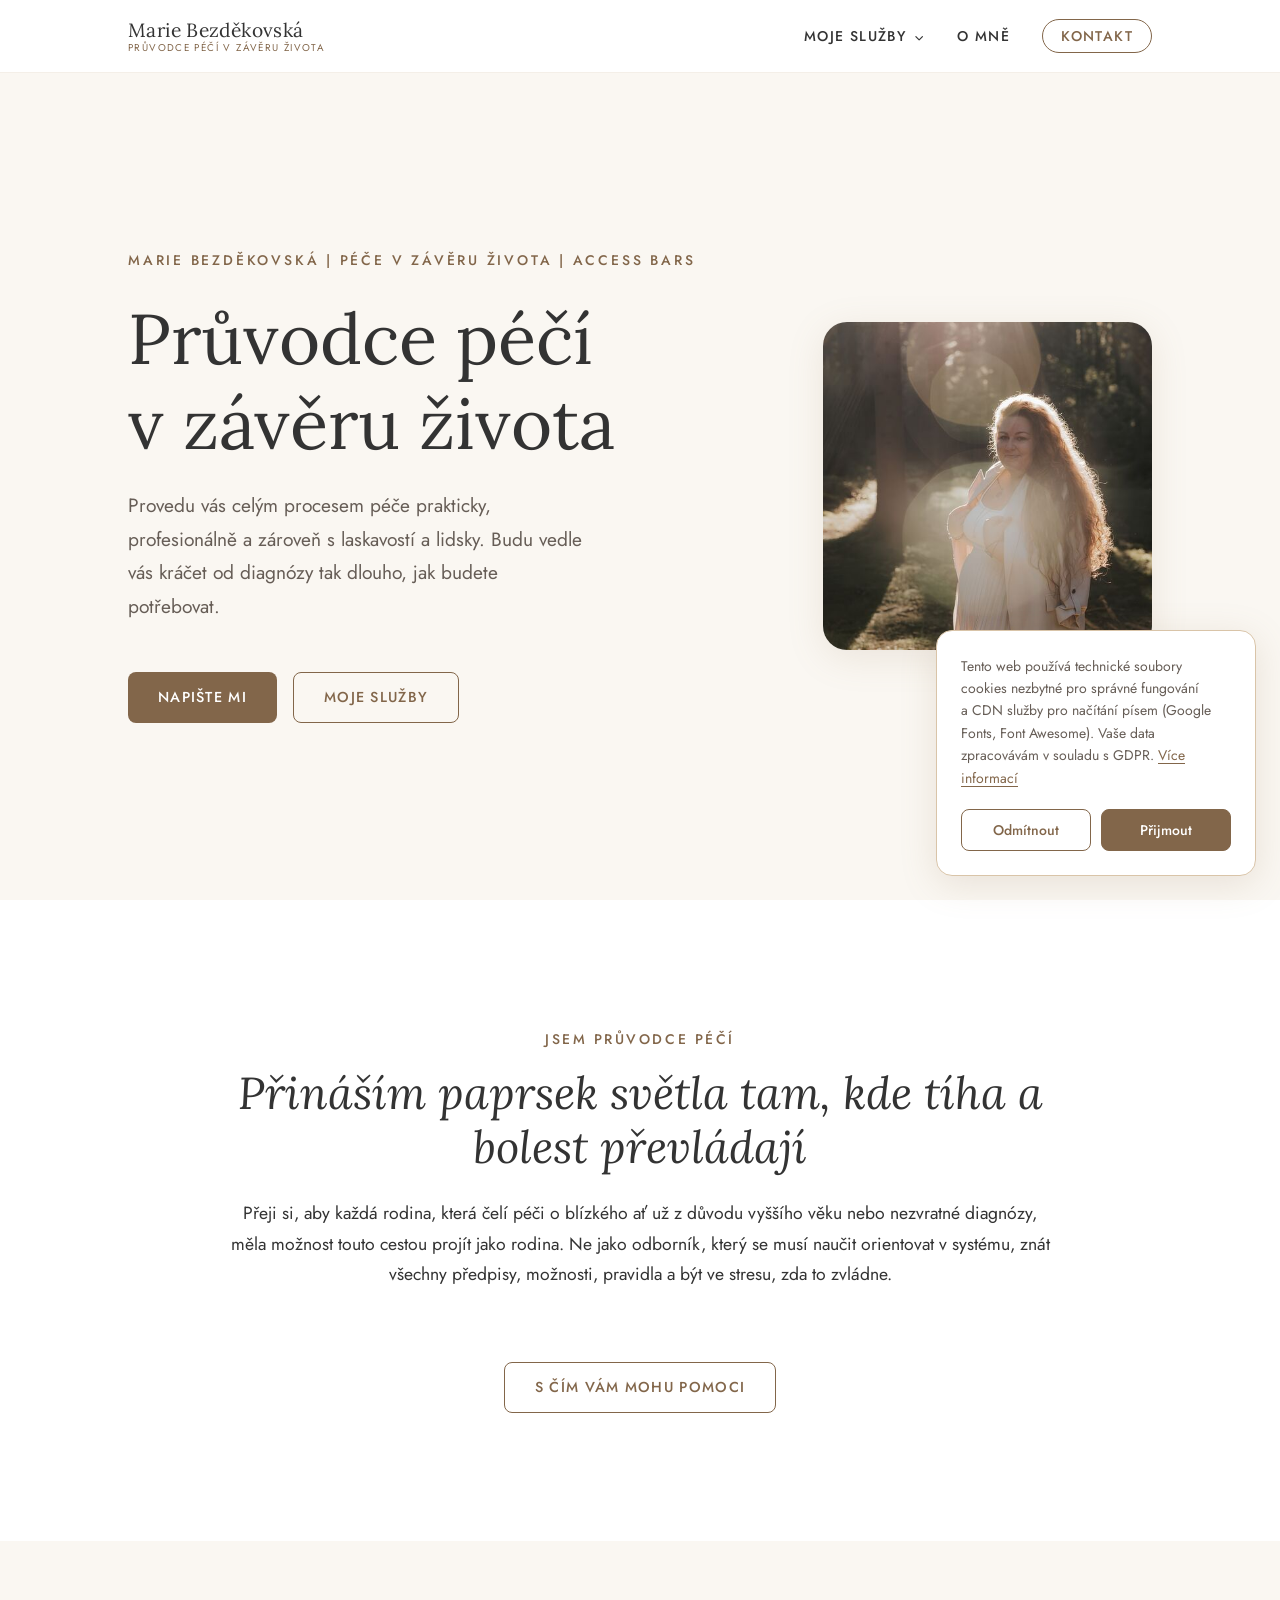
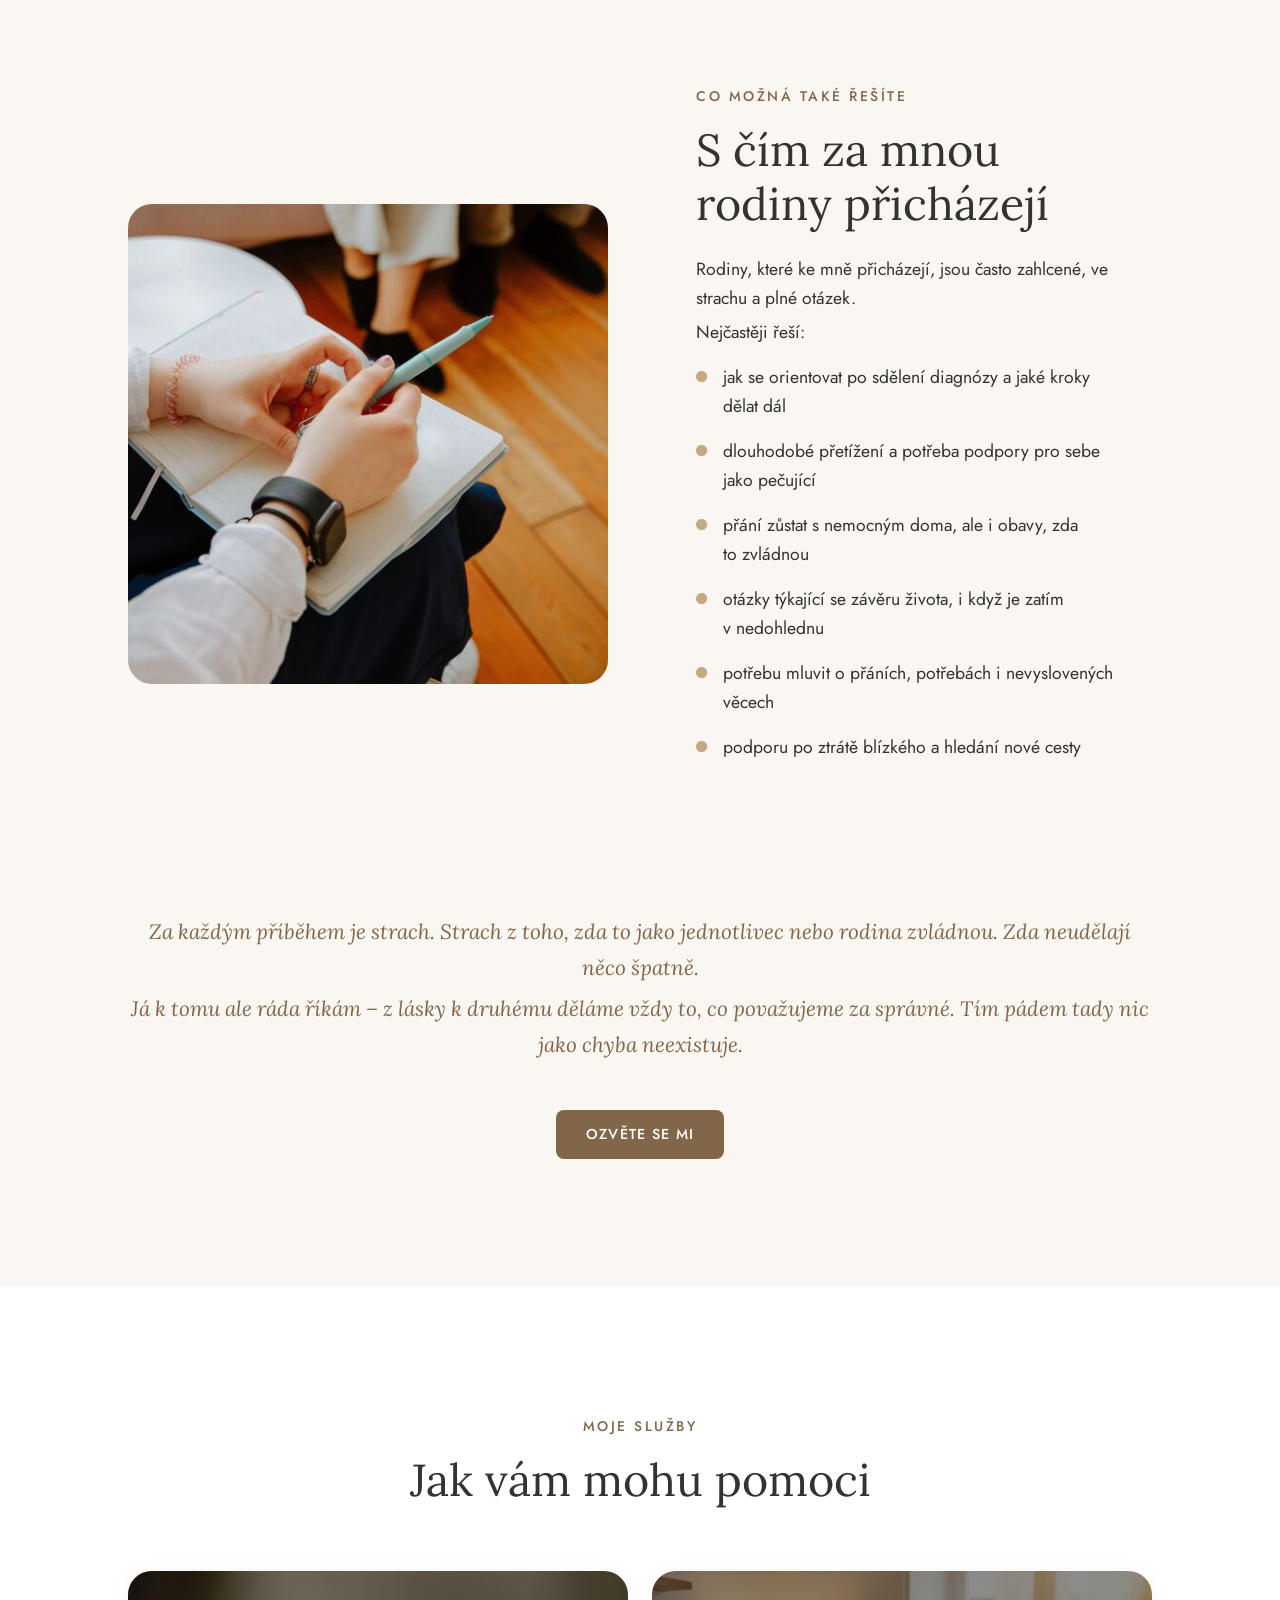
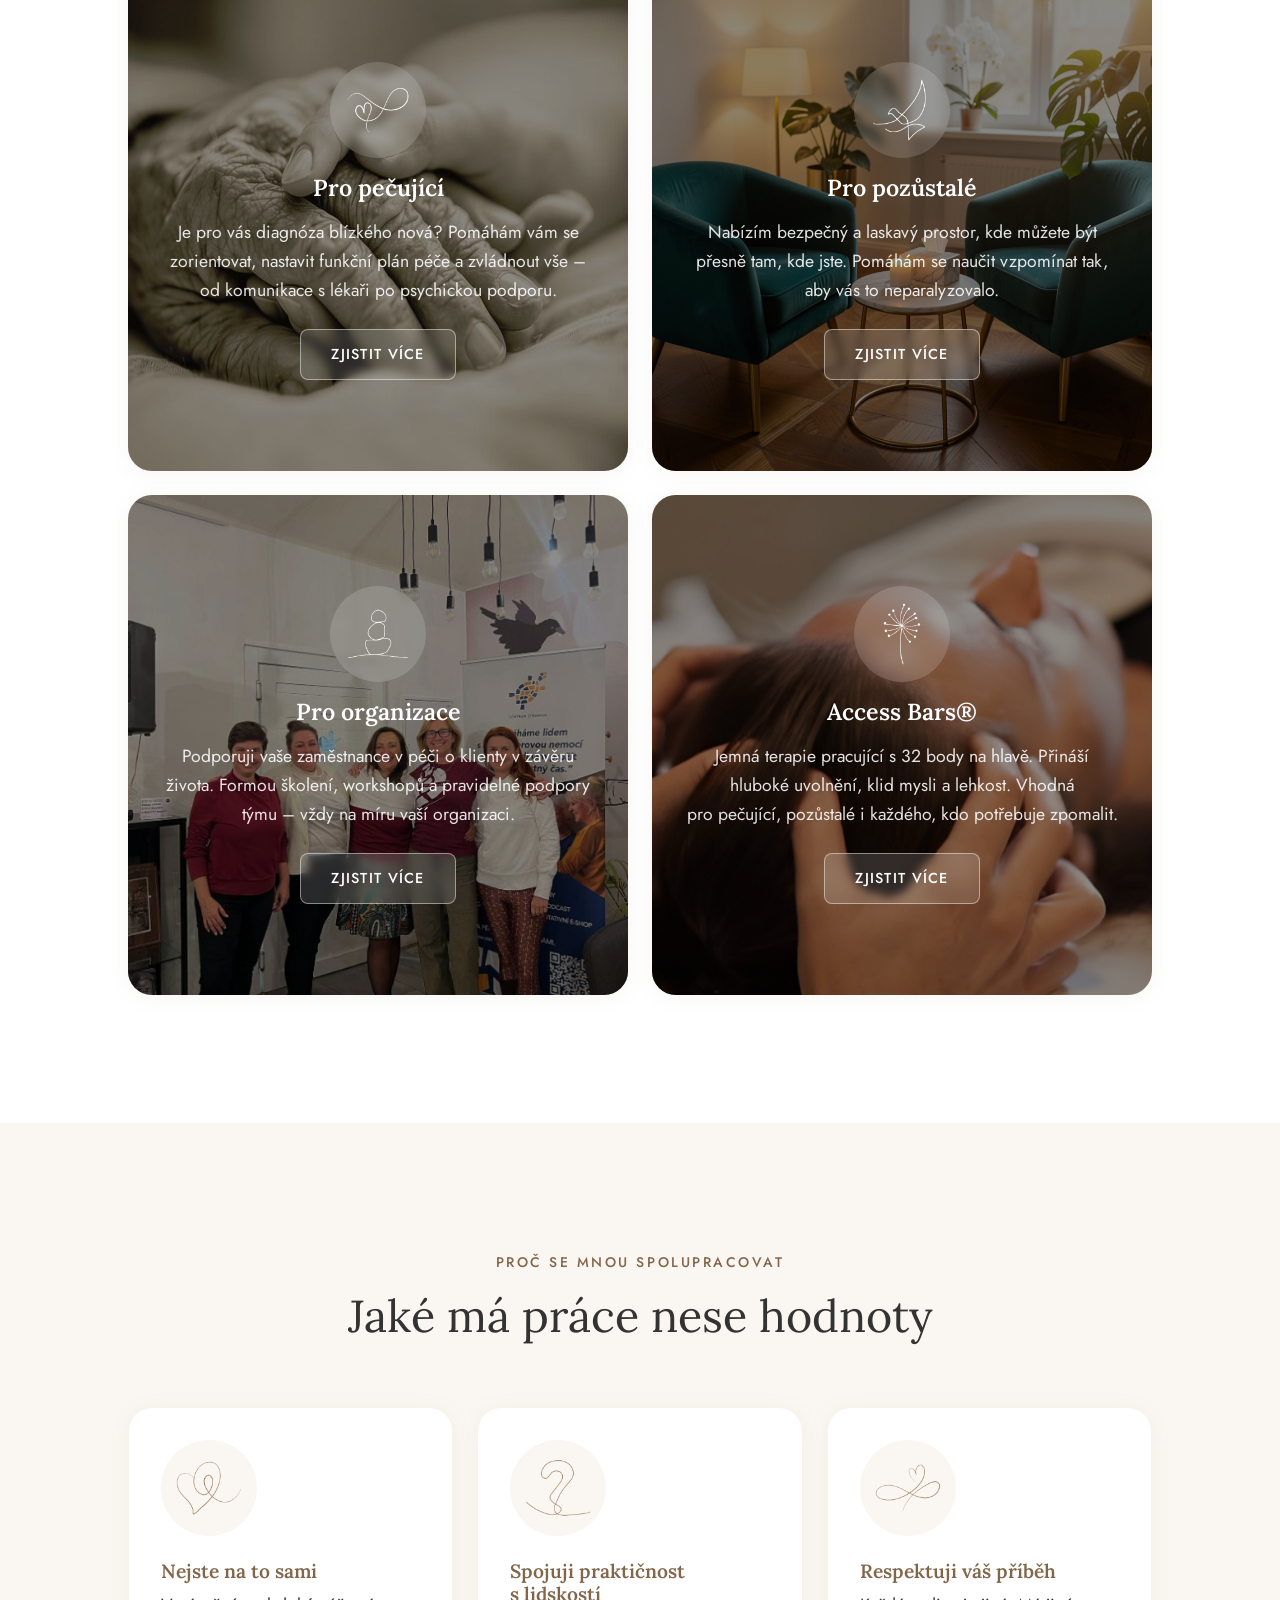
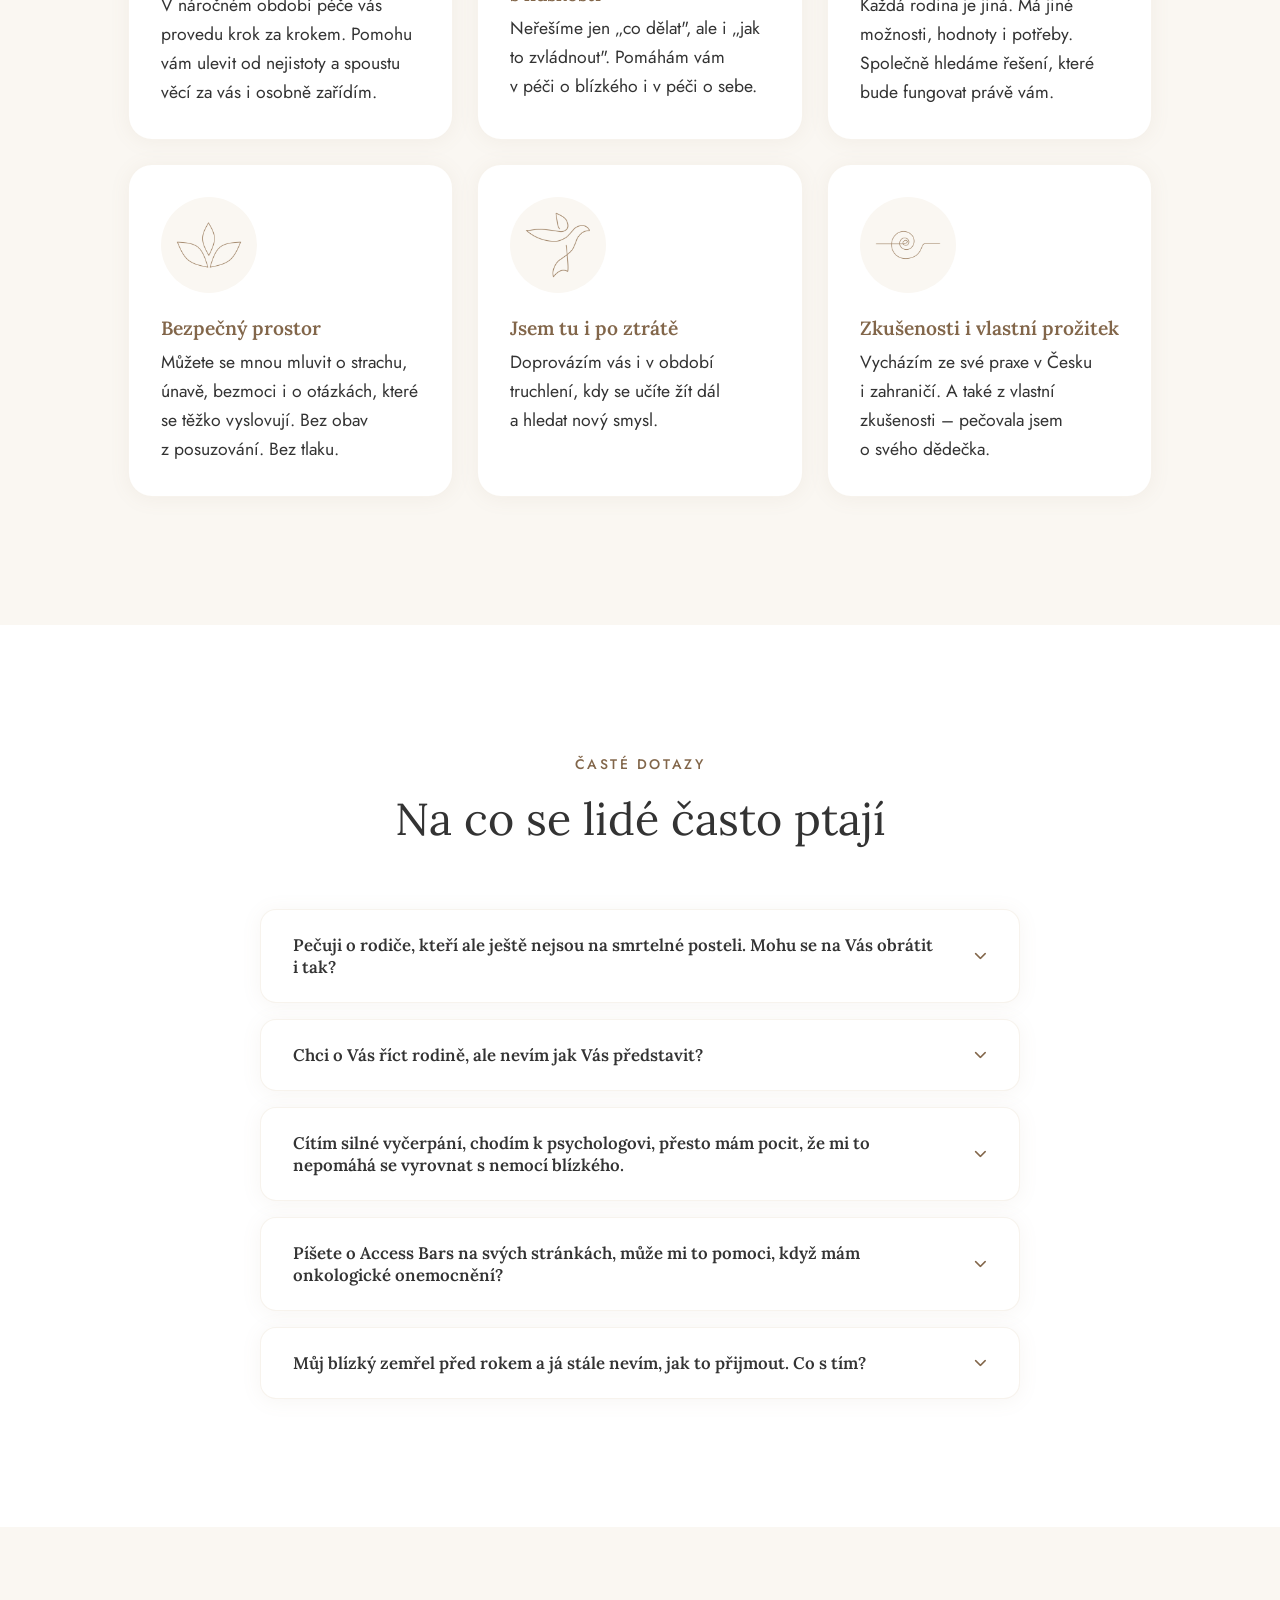
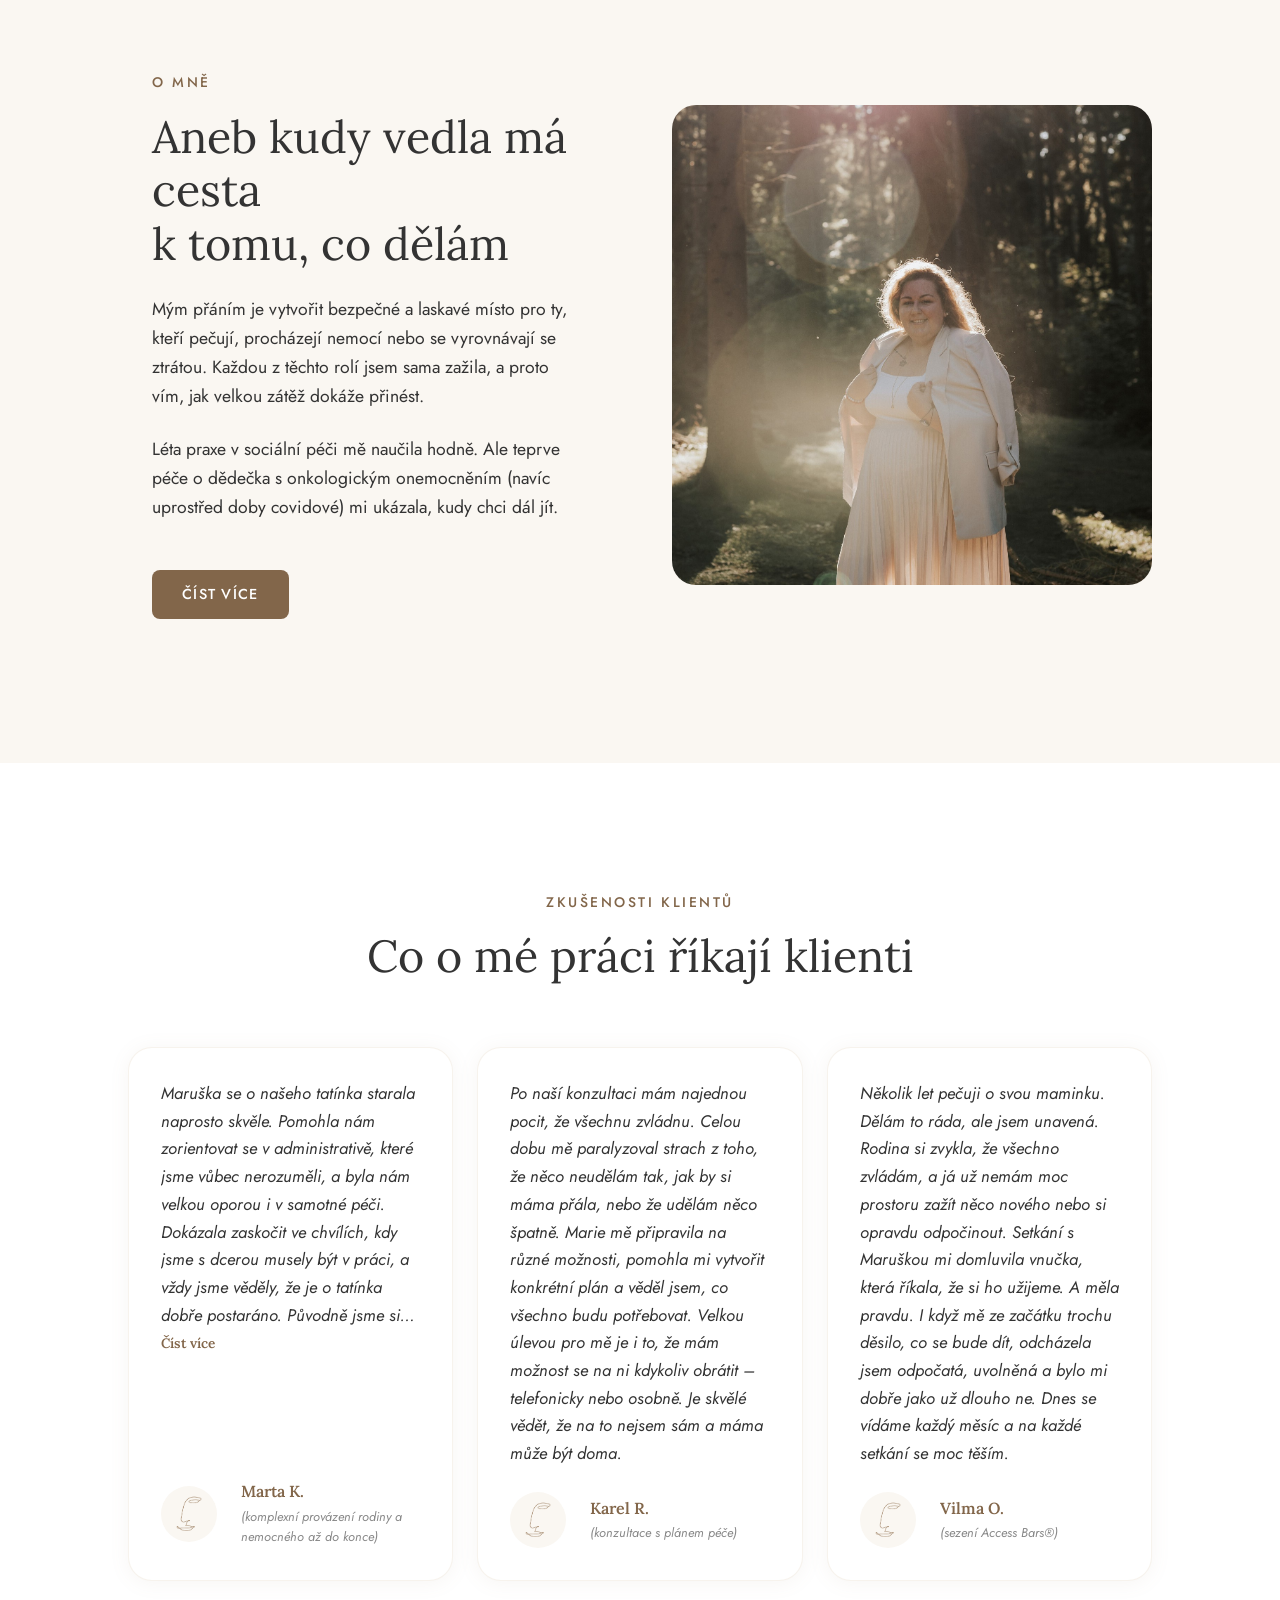
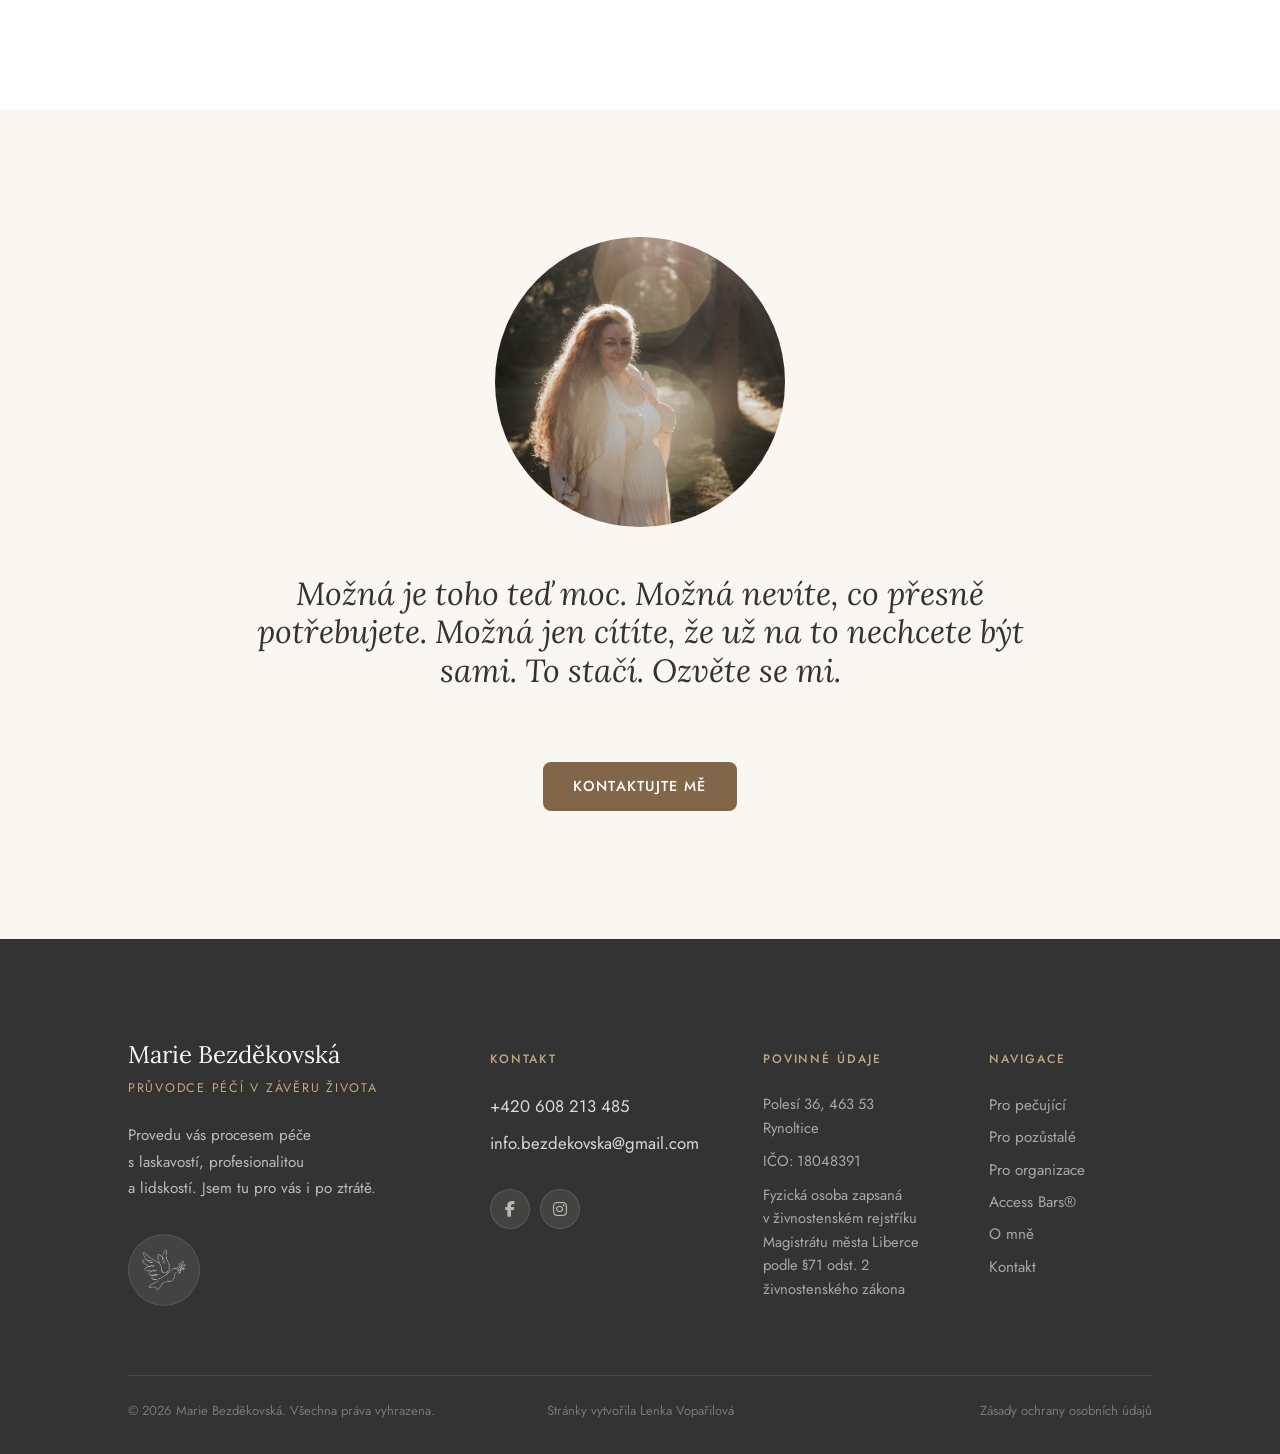
==== index.html @ beeff775 "260526-4" ====
﻿<!DOCTYPE html>
<html lang="cs">

<head>
    <meta charset="UTF-8">
    <meta name="viewport" content="width=device-width, initial-scale=1.0">
    <meta name="robots" content="index, follow">

    <!-- SEO -->
    <title>Marie Bezděkovská | Péče v závěru života | Access Bars</title>
    <meta name="description"
        content="Průvodce péčí v závěru života. Provedu vás od diagnózy celým procesem péče s laskavostí a profesionalitou. Poradenství pro pečující, pozůstalé a organizace.">
    <link rel="canonical" href="https://mariebezdekovska.cz/">

    <!-- Open Graph -->
    <meta property="og:title" content="Marie Bezděkovská | Péče v závěru života | Access Bars">
    <meta property="og:description"
        content="Průvodce péčí v závěru života. Provedu vás od diagnózy celým procesem péče s laskavostí a profesionalitou.">
    <meta property="og:image" content="https://mariebezdekovska.cz/Obrazky/marie_hero.jpg">
    <meta property="og:image:width" content="500">
    <meta property="og:image:height" content="500">
    <meta property="og:image:type" content="image/jpeg">
    <meta property="og:url" content="https://mariebezdekovska.cz/">
    <meta property="og:type" content="website">
    <meta property="og:locale" content="cs_CZ">
    <meta property="og:site_name" content="Marie Bezděkovská">

    <!-- Favicon -->
    <link rel="icon" type="image/svg+xml" href="favicon.svg">

    <!-- Fonts -->
    <link rel="preconnect" href="https://fonts.googleapis.com">
    <link rel="preconnect" href="https://fonts.gstatic.com" crossorigin>
    <link
        href="https://fonts.googleapis.com/css2?family=Lora:ital,wght@0,400;0,500;0,600;1,400;1,500&family=Jost:wght@300;400;500&display=swap"
        rel="stylesheet">

    <!-- Font Awesome – asynchronní načítání, neklíčové pro první render -->
    <link rel="stylesheet" href="https://cdnjs.cloudflare.com/ajax/libs/font-awesome/6.5.1/css/all.min.css"
        media="print" onload="this.media='all'">
    <noscript>
        <link rel="stylesheet" href="https://cdnjs.cloudflare.com/ajax/libs/font-awesome/6.5.1/css/all.min.css">
    </noscript>

    <!-- Structured Data – LocalBusiness -->
    <script type="application/ld+json">
    {
      "@context": "https://schema.org",
      "@type": "LocalBusiness",
      "name": "Marie Bezděkovská – Průvodce péčí v závěru života",
      "description": "Poradenství pro pečující a pozůstalé, workshopy a školení pro organizace, terapie Access Bars®.",
      "url": "https://mariebezdekovska.cz",
      "telephone": "+420608213485",
      "email": "info.bezdekovska@gmail.com",
      "image": "https://mariebezdekovska.cz/Obrazky/marie_hero.jpg",
      "priceRange": "$$",
      "address": {
        "@type": "PostalAddress",
        "streetAddress": "Polesí 36",
        "postalCode": "46353",
        "addressLocality": "Rynoltice",
        "addressCountry": "CZ"
      },
      "sameAs": [
        "https://www.facebook.com/opeciazaveru",
        "https://www.instagram.com/poradna_mala_pruvodcepeci"
      ]
    }
    </script>

    <link rel="stylesheet" href="style.css">
</head>

<body>

    <!-- ====================================================
     NAVIGATION
==================================================== -->
    <nav class="nav" id="nav" aria-label="Hlavní navigace">
        <div class="nav__inner">

            <a href="/" class="nav__logo" aria-label="Marie Bezděkovská – zpět na úvod">
                Marie Bezděkovská
                <small>Průvodce péčí v&nbsp;závěru života</small>
            </a>

            <ul class="nav__links" role="list">
                <li class="nav__item">
                    <button class="nav__link nav__button" aria-haspopup="true" aria-expanded="false">
                        Moje služby <i class="fa-solid fa-chevron-down" aria-hidden="true"></i>
                    </button>
                    <ul class="nav__dropdown" role="list" aria-label="Podmenu Moje služby">
                        <li><a href="/pecujici" class="nav__drop-link">Pro pečující</a></li>
                        <li><a href="/pozustali" class="nav__drop-link">Pro pozůstalé</a></li>
                        <li><a href="/organizace" class="nav__drop-link">Pro organizace</a></li>
                        <li><a href="/access-bars" class="nav__drop-link">Access Bars®</a></li>
                    </ul>
                </li>
                <li class="nav__item"><a href="/o-mne" class="nav__link">O&nbsp;mně</a></li>
                <li class="nav__item"><a href="/kontakt" class="nav__link nav__link--btn">Kontakt</a></li>
            </ul>

            <button class="nav__burger" id="burger" aria-label="Otevřít menu" aria-expanded="false"
                aria-controls="mobileNav">
                <span></span><span></span><span></span>
            </button>
        </div>

        <!-- Mobile drawer -->
        <nav class="nav__mobile" id="mobileNav" aria-label="Mobilní navigace">
            <a href="#sluzby" class="nav__mob-link">Moje služby</a>
            <a href="/pecujici" class="nav__mob-link nav__mob-link--sub">Pro pečující</a>
            <a href="/pozustali" class="nav__mob-link nav__mob-link--sub">Pro pozůstalé</a>
            <a href="/organizace" class="nav__mob-link nav__mob-link--sub">Pro organizace</a>
            <a href="/access-bars" class="nav__mob-link nav__mob-link--sub">Access Bars®</a>
            <a href="/o-mne" class="nav__mob-link">O&nbsp;mně</a>
            <a href="/kontakt" class="nav__mob-link nav__mob-link--btn">Kontakt</a>
        </nav>
    </nav>

    <main>

        <!-- ====================================================
     HERO
==================================================== -->
        <section class="hero" aria-labelledby="hero-title">

            <div class="hero__content">
                <p class="hero__pre">Marie Bezděkovská | Péče v&nbsp;závěru života | Access Bars</p>
                <h1 class="hero__title" id="hero-title">
                    Průvodce péčí<br>
                    v&nbsp;závěru života
                </h1>
                <p class="hero__sub">
                    Provedu vás celým procesem péče prakticky, profesionálně a&nbsp;zároveň s&nbsp;laskavostí
                    a&nbsp;lidsky.
                    Budu vedle vás kráčet od&nbsp;diagnózy tak dlouho, jak budete
                    potřebovat.
                </p>
                <div class="hero__ctas">
                    <a href="#kontakt" class="btn btn--primary">Napište mi</a>
                    <a href="#sluzby" class="btn btn--outline">Moje služby</a>
                </div>
            </div>

            <div class="hero__img-wrap">
                <img src="Obrazky/marie_hero.jpg" alt="Marie Bezděkovská – průvodce péčí v závěru života"
                    class="hero__img" width="756" height="1134" fetchpriority="high">
                <div class="hero__img-overlay" aria-hidden="true"></div>
            </div>

        </section>


        <!-- ====================================================
     INTRO – Jsem průvodce péčí
==================================================== -->
        <section class="intro section--white" aria-labelledby="intro-h">
            <div class="container">
                <div class="intro__inner">
                    <span class="eyebrow reveal">Jsem průvodce péčí</span>
                    <h2 class="intro__title reveal" id="intro-h">
                        Přináším paprsek světla tam, kde tíha a bolest převládají
                    </h2>
                    <p class="intro__text reveal">
                        Přeji si, aby každá rodina, která čelí péči o&nbsp;blízkého ať&nbsp;už
                        z&nbsp;důvodu vyššího věku nebo nezvratné diagnózy, měla možnost touto
                        cestou projít jako rodina. Ne jako odborník, který se musí naučit
                        orientovat v&nbsp;systému, znát všechny předpisy, možnosti, pravidla
                        a&nbsp;být ve&nbsp;stresu, zda to&nbsp;zvládne.
                    </p>
                    <a href="#sluzby" class="btn btn--outline reveal intro__action">S čím vám mohu
                        pomoci</a>
                </div>
            </div>
        </section>


        <!-- ====================================================
     SPLIT – S čím za mnou rodiny přicházejí
==================================================== -->
        <section class="split" aria-labelledby="rodiny-h">
            <div class="container">
                <div class="split__grid">

                    <div class="split__img-wrap split__img-wrap--square reveal">
                        <img src="Obrazky/marie_sezeni.jpg" alt="Laskavé doprovázení a podpora pečujících i pozůstalých"
                            class="split__img" loading="lazy" width="600" height="800">
                    </div>

                    <div class="split__body reveal rv-d2">
                        <span class="eyebrow">Co možná také řešíte</span>
                        <h2 class="split__title" id="rodiny-h">
                            S čím za mnou rodiny přicházejí
                        </h2>
                        <p class="split__text split__text--tight">Rodiny, které ke mně přicházejí, jsou často
                            zahlcené, ve strachu a plné otázek.</p>
                        <p class="split__text split__text--list-lead">Nejčastěji řeší:</p>

                        <ul class="dot-list" aria-label="Nejčastější témata">
                            <li><i class="fa-solid fa-circle" aria-hidden="true"></i>jak se orientovat po&nbsp;sdělení
                                diagnózy a&nbsp;jaké kroky dělat dál</li>
                            <li><i class="fa-solid fa-circle" aria-hidden="true"></i>dlouhodobé přetížení a&nbsp;potřeba
                                podpory pro sebe jako pečující</li>
                            <li><i class="fa-solid fa-circle" aria-hidden="true"></i>přání zůstat s&nbsp;nemocným doma,
                                ale i&nbsp;obavy, zda to&nbsp;zvládnou</li>
                            <li><i class="fa-solid fa-circle" aria-hidden="true"></i>otázky týkající se závěru života,
                                i&nbsp;když je zatím v&nbsp;nedohlednu</li>
                            <li><i class="fa-solid fa-circle" aria-hidden="true"></i>potřebu mluvit o&nbsp;přáních,
                                potřebách i&nbsp;nevyslovených věcech</li>
                            <li><i class="fa-solid fa-circle" aria-hidden="true"></i>podporu po&nbsp;ztrátě blízkého
                                a&nbsp;hledání nové cesty</li>
                        </ul>
                    </div>

                </div>

                <div class="split__quote-block">
                    <p class="pull-quote">Za každým příběhem je strach.
                        Strach z&nbsp;toho,
                        zda to jako jednotlivec nebo rodina zvládnou. Zda neudělají něco špatně.</p>
                    <p class="pull-quote">Já k&nbsp;tomu
                        ale ráda říkám –
                        z&nbsp;lásky k&nbsp;druhému děláme vždy to, co považujeme za správné. Tím pádem tady nic jako
                        chyba neexistuje.</p>
                    <a href="#kontakt" class="btn btn--primary">Ozvěte se mi</a>
                </div>
            </div>
        </section>


        <!-- ====================================================
     SERVICES – Moje služby
==================================================== -->
        <section class="services section--white" id="sluzby" aria-labelledby="services-h">
            <div class="container">

                <div class="section-header reveal">
                    <span class="eyebrow">Moje služby</span>
                    <h2 id="services-h">Jak vám mohu pomoci</h2>
                </div>

                <div class="services__grid">

                    <!-- Pro pečující -->
                    <article class="svc-card reveal rv-d1">
                        <div class="svc-card__media">
                            <img src="Obrazky/pro_pecujici.jpg" alt="Konzultace pro pečující osoby" loading="lazy"
                                width="600" height="600">
                        </div>
                        <div class="svc-card__body">
                            <div class="svc-card__icon" aria-hidden="true">
                                <img src="Obrazky/Ikony/pecujici.png" alt="">
                            </div>
                            <h3 class="svc-card__title">Pro pečující</h3>
                            <p class="svc-card__text">
                                Je pro&nbsp;vás diagnóza blízkého nová? Pomáhám vám se zorientovat,
                                nastavit funkční plán péče a&nbsp;zvládnout vše – od&nbsp;komunikace
                                s&nbsp;lékaři po&nbsp;psychickou podporu.
                            </p>
                            <a href="/pecujici" class="btn btn--outline-light"
                                aria-label="Více o službách pro pečující">Zjistit více</a>
                        </div>
                    </article>

                    <!-- Pro pozůstalé -->
                    <article class="svc-card reveal rv-d2">
                        <div class="svc-card__media">
                            <img src="Obrazky/pro_pozustale.png" alt="Podpora pro pozůstalé" loading="lazy" width="600"
                                height="600">
                        </div>
                        <div class="svc-card__body">
                            <div class="svc-card__icon" aria-hidden="true">
                                <img src="Obrazky/Ikony/pozustali.png" alt="">
                            </div>
                            <h3 class="svc-card__title">Pro pozůstalé</h3>
                            <p class="svc-card__text">
                                Nabízím bezpečný a&nbsp;laskavý prostor, kde můžete být přesně
                                tam, kde jste. Pomáhám se naučit vzpomínat tak,
                                aby vás to neparalyzovalo.
                            </p>
                            <a href="/pozustali" class="btn btn--outline-light"
                                aria-label="Více o službách pro pozůstalé">Zjistit více</a>
                        </div>
                    </article>

                    <!-- Pro organizace -->
                    <article class="svc-card reveal rv-d3">
                        <div class="svc-card__media">
                            <img src="Obrazky/pro_organizace.jpg" alt="Školení a workshopy pro organizace"
                                loading="lazy" width="600" height="600">
                        </div>
                        <div class="svc-card__body">
                            <div class="svc-card__icon" aria-hidden="true">
                                <img src="Obrazky/Ikony/organizace.png" alt="">
                            </div>
                            <h3 class="svc-card__title">Pro organizace</h3>
                            <p class="svc-card__text">
                                Podporuji vaše zaměstnance v&nbsp;péči o&nbsp;klienty v&nbsp;závěru
                                života. Formou školení, workshopů a&nbsp;pravidelné podpory
                                týmu – vždy na&nbsp;míru vaší organizaci.
                            </p>
                            <a href="/organizace" class="btn btn--outline-light"
                                aria-label="Více o službách pro organizace">Zjistit více</a>
                        </div>
                    </article>

                    <!-- Access Bars -->
                    <article class="svc-card reveal rv-d4">
                        <div class="svc-card__media">
                            <img src="Obrazky/access_bars.jpg" alt="Terapie Access Bars – jemná práce s body na hlavě"
                                loading="lazy" width="600" height="600">
                        </div>
                        <div class="svc-card__body">
                            <div class="svc-card__icon" aria-hidden="true">
                                <img src="Obrazky/Ikony/access_bars.png" alt="">
                            </div>
                            <h3 class="svc-card__title">Access Bars®</h3>
                            <p class="svc-card__text">
                                Jemná terapie pracující s&nbsp;32 body na&nbsp;hlavě. Přináší hluboké
                                uvolnění, klid mysli a&nbsp;lehkost. Vhodná pro&nbsp;pečující,
                                pozůstalé i&nbsp;každého, kdo potřebuje zpomalit.
                            </p>
                            <a href="/access-bars" class="btn btn--outline-light"
                                aria-label="Více o terapii Access Bars">Zjistit více</a>
                        </div>
                    </article>

                </div>
            </div>
        </section>


        <!-- ====================================================
     REASONS – Proč se mnou
==================================================== -->
        <section class="reasons section--bg" aria-labelledby="reasons-h">
            <div class="container">

                <div class="section-header reveal">
                    <span class="eyebrow">Proč se mnou spolupracovat</span>
                    <h2 id="reasons-h">Jaké má práce nese hodnoty</h2>
                </div>

                <div class="reasons__grid" role="list">

                    <article class="reason-card reveal rv-d1" role="listitem">
                        <div class="reason-card__icon" aria-hidden="true">
                            <img src="Obrazky/Ikony/nejste_sami.png" alt="">
                        </div>
                        <h3 class="reason-card__title">Nejste na&nbsp;to sami</h3>
                        <p class="reason-card__text">V&nbsp;náročném období péče vás provedu krok za&nbsp;krokem. Pomohu
                            vám ulevit od&nbsp;nejistoty a&nbsp;spoustu věcí za&nbsp;vás i&nbsp;osobně zařídím.</p>
                    </article>

                    <article class="reason-card reveal rv-d2" role="listitem">
                        <div class="reason-card__icon" aria-hidden="true">
                            <img src="Obrazky/Ikony/prakticnost.png" alt="">
                        </div>
                        <h3 class="reason-card__title">Spojuji praktičnost s&nbsp;lidskostí</h3>
                        <p class="reason-card__text">Neřešíme jen „co dělat", ale i&nbsp;„jak to&nbsp;zvládnout".
                            Pomáhám vám v&nbsp;péči o&nbsp;blízkého i&nbsp;v&nbsp;péči o&nbsp;sebe.</p>
                    </article>

                    <article class="reason-card reveal rv-d3" role="listitem">
                        <div class="reason-card__icon" aria-hidden="true">
                            <img src="Obrazky/Ikony/respekt.png" alt="">
                        </div>
                        <h3 class="reason-card__title">Respektuji váš příběh</h3>
                        <p class="reason-card__text">Každá rodina je jiná. Má jiné možnosti, hodnoty i&nbsp;potřeby.
                            Společně hledáme řešení, které bude fungovat právě vám.</p>
                    </article>

                    <article class="reason-card reveal rv-d1" role="listitem">
                        <div class="reason-card__icon" aria-hidden="true">
                            <img src="Obrazky/Ikony/bezpeci.png" alt="">
                        </div>
                        <h3 class="reason-card__title">Bezpečný prostor</h3>
                        <p class="reason-card__text">Můžete se mnou mluvit o&nbsp;strachu, únavě, bezmoci
                            i&nbsp;o&nbsp;otázkách, které se těžko vyslovují. Bez obav z&nbsp;posuzování. Bez tlaku.</p>
                    </article>

                    <article class="reason-card reveal rv-d2" role="listitem">
                        <div class="reason-card__icon" aria-hidden="true">
                            <img src="Obrazky/Ikony/po_ztrate.png" alt="">
                        </div>
                        <h3 class="reason-card__title">Jsem tu i&nbsp;po&nbsp;ztrátě</h3>
                        <p class="reason-card__text">Doprovázím vás i&nbsp;v&nbsp;období truchlení, kdy se učíte žít dál
                            a&nbsp;hledat nový smysl.</p>
                    </article>

                    <article class="reason-card reveal rv-d3" role="listitem">
                        <div class="reason-card__icon" aria-hidden="true">
                            <img src="Obrazky/Ikony/zkusenosti.png" alt="">
                        </div>
                        <h3 class="reason-card__title">Zkušenosti i&nbsp;vlastní prožitek</h3>
                        <p class="reason-card__text">Vycházím ze&nbsp;své praxe v&nbsp;Česku i&nbsp;zahraničí.
                            A&nbsp;také z&nbsp;vlastní zkušenosti – pečovala jsem o&nbsp;svého dědečka.</p>
                    </article>

                </div>
            </div>
        </section>


        <!-- ====================================================
     FAQ
==================================================== -->
        <section class="faq section--white" id="faq" aria-labelledby="faq-h">
            <div class="container">

                <div class="section-header reveal">
                    <span class="eyebrow">Časté dotazy</span>
                    <h2 id="faq-h">Na co se lidé často ptají</h2>
                </div>

                <div class="faq__list">

                    <div class="faq__item reveal rv-d1">
                        <button class="faq__question" aria-expanded="false" aria-controls="faq-ans-1" id="faq-btn-1">
                            Pečuji o&nbsp;rodiče, kteří ale ještě nejsou na&nbsp;smrtelné posteli. Mohu se na&nbsp;Vás
                            obrátit i&nbsp;tak?
                            <i class="fa-solid fa-chevron-down" aria-hidden="true"></i>
                        </button>
                        <div class="faq__answer" role="region" id="faq-ans-1" aria-labelledby="faq-btn-1">
                            <p>Ano, právě toto je ideální chvíle, kdy se poznat. Můžeme se tak společně zaměřit
                                na&nbsp;další kroky a&nbsp;připravit na&nbsp;budoucnost.</p>
                        </div>
                    </div>

                    <div class="faq__item reveal rv-d2">
                        <button class="faq__question" aria-expanded="false" aria-controls="faq-ans-2" id="faq-btn-2">
                            Chci o&nbsp;Vás říct rodině, ale nevím jak Vás představit?
                            <i class="fa-solid fa-chevron-down" aria-hidden="true"></i>
                        </button>
                        <div class="faq__answer" role="region" id="faq-ans-2" aria-labelledby="faq-btn-2">
                            <p>Jsem průvodkyně. Provázím procesem péče jak nemocné, tak i&nbsp;pečující osoby, provázím
                                pozůstalé. Často rodinám říkám, ať mě představí tak, jak uznají za&nbsp;vhodné, aby byla
                                naděje, že to rodina (nemocný) přijme lépe.</p>
                        </div>
                    </div>

                    <div class="faq__item reveal rv-d3">
                        <button class="faq__question" aria-expanded="false" aria-controls="faq-ans-3" id="faq-btn-3">
                            Cítím silné vyčerpání, chodím k&nbsp;psychologovi, přesto mám pocit, že mi to nepomáhá se
                            vyrovnat s&nbsp;nemocí blízkého.
                            <i class="fa-solid fa-chevron-down" aria-hidden="true"></i>
                        </button>
                        <div class="faq__answer" role="region" id="faq-ans-3" aria-labelledby="faq-btn-3">
                            <p>Je v&nbsp;pořádku vědět, že pro nás něco nefunguje a&nbsp;hledáme jiné možnosti. Můžete
                                využít individuální sezení se mnou a&nbsp;zkusit, zda vám má práce bude vyhovovat.</p>
                        </div>
                    </div>

                    <div class="faq__item reveal rv-d4">
                        <button class="faq__question" aria-expanded="false" aria-controls="faq-ans-4" id="faq-btn-4">
                            Píšete o&nbsp;Access Bars na&nbsp;svých stránkách, může mi to pomoci, když mám onkologické
                            onemocnění?
                            <i class="fa-solid fa-chevron-down" aria-hidden="true"></i>
                        </button>
                        <div class="faq__answer" role="region" id="faq-ans-4" aria-labelledby="faq-btn-4">
                            <p>Access Bars je jemná relaxační metoda, která skrze jemný dotek pracuje na&nbsp;úrovni
                                celého těla a&nbsp;mysli. Přivede nás k&nbsp;relaxaci a&nbsp;díky tomu
                                i&nbsp;ke&nbsp;změně spousty věcí. S&nbsp;metodou pracuji u&nbsp;pacientů, kteří jsou
                                v&nbsp;léčbě, před i&nbsp;po&nbsp;ní – nevylučuje se s&nbsp;lékařskou péčí, ani
                                do&nbsp;ní nijak nezasahuje.</p>
                        </div>
                    </div>

                    <div class="faq__item reveal rv-d1">
                        <button class="faq__question" aria-expanded="false" aria-controls="faq-ans-5" id="faq-btn-5">
                            Můj blízký zemřel před rokem a&nbsp;já stále nevím, jak to přijmout. Co s&nbsp;tím?
                            <i class="fa-solid fa-chevron-down" aria-hidden="true"></i>
                        </button>
                        <div class="faq__answer" role="region" id="faq-ans-5" aria-labelledby="faq-btn-5">
                            <p>Ztráta blízkého člověka je vždy zásadní situace v&nbsp;našem životě. Je třeba si
                                uvědomit, že ačkoliv život jde dál, proces truchlení může být opravdu dlouhý
                                a&nbsp;žádný rádce či chytrá kniha nemá formulku, kterou by šlo tento proces zkrátit.
                                Pracuji s&nbsp;klienty v&nbsp;jakékoliv fázi truchlení a&nbsp;jsou vždy vítáni
                                a&nbsp;opečováváni.</p>
                        </div>
                    </div>

                </div>
            </div>
        </section>


        <!-- ====================================================
     ABOUT SNIPPET
==================================================== -->
        <section class="about split section--bg" id="o-mne" aria-labelledby="about-h">
            <div class="container">
                <div class="split__grid split__grid--flip">

                    <div class="split__img-wrap split__img-wrap--square reveal">
                        <img src="Obrazky/marie_omne.jpg" alt="Marie Bezděkovská – o mně" class="split__img"
                            loading="lazy" width="800" height="800">
                    </div>

                    <div class="split__body reveal rv-d2">
                        <span class="eyebrow">O mně</span>
                        <h2 class="split__title" id="about-h">
                            Aneb kudy vedla má cesta<br>k&nbsp;tomu, co&nbsp;dělám
                        </h2>
                        <p class="split__text">
                            Mým přáním je vytvořit bezpečné a&nbsp;laskavé místo pro ty, kteří pečují,
                            procházejí nemocí nebo se vyrovnávají se ztrátou. Každou z&nbsp;těchto rolí
                            jsem sama zažila, a&nbsp;proto vím, jak velkou zátěž dokáže přinést.
                        </p>
                        <p class="split__text">
                            Léta praxe v&nbsp;sociální péči mě naučila hodně. Ale teprve péče o&nbsp;dědečka
                            s&nbsp;onkologickým onemocněním (navíc uprostřed doby covidové) mi ukázala,
                            kudy chci dál jít.
                        </p>
                        <a href="/o-mne" class="btn btn--primary about__cta">Číst více</a>
                    </div>

                </div>
            </div>
        </section>


        <!-- ====================================================
     TESTIMONIALS PLACEHOLDER
==================================================== -->
        <section class="testimonials section--white" id="reference" aria-labelledby="ref-h">
            <div class="container">

                <div class="section-header reveal">
                    <span class="eyebrow">Zkušenosti klientů</span>
                    <h2 id="ref-h">Co o&nbsp;mé práci říkají klienti</h2>
                </div>

                <div class="testimonials__grid">

                    <article class="testi-card reveal rv-d1">
                        <div class="testi-card__body">
                            <p class="testi-card__text testi-card__text--clamped" id="testi-text-1">Maruška se o našeho
                                tatínka starala naprosto skvěle. Pomohla nám zorientovat se v administrativě, které jsme
                                vůbec nerozuměli, a byla nám velkou oporou i v samotné péči. Dokázala zaskočit ve
                                chvílích, kdy jsme s dcerou musely být v práci, a vždy jsme věděly, že je o tatínka
                                dobře postaráno. Původně jsme si přáli dochovat tatínka doma, ale postupně pro nás byla
                                péče natolik náročná, že jsme se i díky otevřené komunikaci a podpoře Marušky rozhodli
                                pro hospic. Bylo to těžké rozhodnutí, ale dnes víme, že bylo správné. Po celou dobu jsme
                                měli dostatek informací, věděli jsme, co se děje, a nebyli jsme na to sami. Maruška s
                                námi byla až do poslední chvíle. Tatínek si ji velmi oblíbil – stejně jako my.</p>
                            <button class="testi-card__readmore" aria-expanded="false" aria-controls="testi-text-1">Číst
                                více</button>
                        </div>
                        <div class="testi-card__author">
                            <div class="testi-card__icon" aria-hidden="true">
                                <img src="Obrazky/Ikony/testimonial.png" alt="">
                            </div>
                            <div class="testi-card__author-info">
                                <span class="testi-card__name">Marta K.</span>
                                <span class="testi-card__note">(komplexní provázení rodiny a nemocného až do
                                    konce)</span>
                            </div>
                        </div>
                    </article>

                    <article class="testi-card reveal rv-d2">
                        <div class="testi-card__body">
                            <p class="testi-card__text">Po naší konzultaci mám najednou pocit, že všechnu zvládnu. Celou
                                dobu mě paralyzoval strach z toho, že něco neudělám tak, jak by si máma přála, nebo že
                                udělám něco špatně. Marie mě připravila na různé možnosti, pomohla mi vytvořit konkrétní
                                plán a věděl jsem, co všechno budu potřebovat. Velkou úlevou pro mě je i to, že mám
                                možnost se na ni kdykoliv obrátit – telefonicky nebo osobně. Je skvělé vědět, že na to
                                nejsem sám a máma může být doma.</p>
                        </div>
                        <div class="testi-card__author">
                            <div class="testi-card__icon" aria-hidden="true">
                                <img src="Obrazky/Ikony/testimonial.png" alt="">
                            </div>
                            <div class="testi-card__author-info">
                                <span class="testi-card__name">Karel R.</span>
                                <span class="testi-card__note">(konzultace s plánem péče)</span>
                            </div>
                        </div>
                    </article>

                    <article class="testi-card reveal rv-d3">
                        <div class="testi-card__body">
                            <p class="testi-card__text">Několik let pečuji o svou maminku. Dělám to ráda, ale jsem
                                unavená. Rodina si zvykla, že všechno zvládám, a já už nemám moc prostoru zažít něco
                                nového nebo si opravdu odpočinout. Setkání s Maruškou mi domluvila vnučka, která říkala,
                                že si ho užijeme. A měla pravdu. I když mě ze začátku trochu děsilo, co se bude dít,
                                odcházela jsem odpočatá, uvolněná a bylo mi dobře jako už dlouho ne. Dnes se vídáme
                                každý měsíc a na každé setkání se moc těším.</p>
                        </div>
                        <div class="testi-card__author">
                            <div class="testi-card__icon" aria-hidden="true">
                                <img src="Obrazky/Ikony/testimonial.png" alt="">
                            </div>
                            <div class="testi-card__author-info">
                                <span class="testi-card__name">Vilma O.</span>
                                <span class="testi-card__note">(sezení Access Bars®)</span>
                            </div>
                        </div>
                    </article>

                </div>

            </div>
        </section>


        <!-- ====================================================
     CONTACT
==================================================== -->
        <section class="contact section--bg" id="kontakt" aria-labelledby="contact-h">
            <div class="container">
                <div class="intro__inner">

                    <div class="contact__photo-wrap contact__photo-wrap--hero reveal">
                        <img src="Obrazky/marie_kontakt.jpg" alt="Marie Bezděkovská" loading="lazy">
                    </div>
                    <h2 class="intro__title contact__intro-title reveal" id="contact-h">
                        Možná je toho teď moc. Možná nevíte, co přesně potřebujete. Možná jen cítíte,
                        že&nbsp;už na&nbsp;to nechcete být sami. To&nbsp;stačí. Ozvěte se mi.
                    </h2>
                    <a href="/kontakt" class="btn btn--primary reveal contact__cta">Kontaktujte mě</a>

                </div>
            </div>
        </section>

    </main><!-- /main -->


    <!-- ====================================================
     FOOTER
==================================================== -->
    <footer class="footer" aria-label="Patička webu">
        <div class="container">
            <div class="footer__inner">

                <!-- Brand -->
                <div>

                    <p class="footer__name">Marie Bezděkovská</p>
                    <p class="footer__tagline">Průvodce péčí v&nbsp;závěru života</p>
                    <p class="footer__blurb">
                        Provedu vás procesem péče s&nbsp;laskavostí,
                        profesionalitou a&nbsp;lidskostí. Jsem tu pro&nbsp;vás i&nbsp;po&nbsp;ztrátě.
                    </p>
                    <div class="footer__icon">
                        <img src="Obrazky/Ikony/holubice.png" alt="">
                    </div>
                </div>

                <!-- Kontakt -->
                <div>
                    <p class="footer__head">Kontakt</p>
                    <div class="footer__ci footer__ci--highlight"><a
                            href="tel:+420608213485">+420&nbsp;608&nbsp;213&nbsp;485</a>
                    </div>
                    <div class="footer__ci footer__ci--highlight"><a
                            href="mailto:info.bezdekovska@gmail.com">info.bezdekovska@gmail.com</a>
                    </div>
                    <div class="footer__socials">
                        <a href="https://www.facebook.com/opeciazaveru" class="social-btn social-btn--dark"
                            target="_blank" rel="noopener noreferrer" aria-label="Facebook">
                            <i class="fa-brands fa-facebook-f" aria-hidden="true"></i>
                        </a>
                        <a href="https://www.instagram.com/poradna_mala_pruvodcepeci"
                            class="social-btn social-btn--dark" target="_blank" rel="noopener noreferrer"
                            aria-label="Instagram">
                            <i class="fa-brands fa-instagram" aria-hidden="true"></i>
                        </a>
                    </div>
                </div>

                <!-- Povinné údaje -->
                <div>
                    <p class="footer__head">Povinné údaje</p>
                    <div class="footer__ci"><span>Polesí 36, 463&nbsp;53 Rynoltice</span>
                    </div>
                    <div class="footer__ci"><span>IČO: 18048391</span>
                    </div>
                    <div class="footer__ci"><span>Fyzická osoba zapsaná v&nbsp;živnostenském rejstříku Magistrátu města
                            Liberce podle §71
                            odst. 2 živnostenského zákona</span>
                    </div>
                </div>

                <!-- Navigace -->
                <nav aria-label="Navigace v patičce">
                    <p class="footer__head">Navigace</p>
                    <a href="/pecujici" class="footer__link">Pro pečující</a>
                    <a href="/pozustali" class="footer__link">Pro pozůstalé</a>
                    <a href="/organizace" class="footer__link">Pro organizace</a>
                    <a href="/access-bars" class="footer__link">Access Bars®</a>
                    <a href="/o-mne" class="footer__link">O&nbsp;mně</a>
                    <a href="/kontakt" class="footer__link">Kontakt</a>
                </nav>

            </div>

            <div class="footer__bottom">
                <p class="footer__copy">&copy; 2026 Marie Bezděkovská. Všechna práva vyhrazena.</p>
                <p class="footer__credit">Str&#225;nky vytvo&#345;ila <a href="https://voparilova.cz/">Lenka
                        Vopa&#345;ilov&#225;</a></p>
                <p class="footer__legal"><a href="gdpr.html">Zásady ochrany osobních údajů</a></p>
            </div>
        </div>
    </footer>


    <!-- Cookie consent panel -->
    <div id="cookie-panel" role="dialog" aria-modal="false" aria-label="Souhlas s cookies">
        <p id="cookie-panel__text">
            Tento web používá technické soubory cookies nezbytné pro správné fungování
            a&nbsp;CDN služby pro načítání písem (Google Fonts, Font Awesome).
            Vaše data zpracovávám v&nbsp;souladu s&nbsp;GDPR.
            <a href="gdpr.html">Více informací</a>
        </p>
        <div id="cookie-panel__actions">
            <button id="cookie-btn-decline" type="button">Odmítnout</button>
            <button id="cookie-btn-accept" type="button">Přijmout</button>
        </div>
    </div>

    <!-- Back to top -->
    <button id="backToTop" aria-label="Zpět nahoru">
        <i class="fa-solid fa-chevron-up" aria-hidden="true"></i>
    </button>

    <script src="main.js" defer></script>
    <script src="cookie-banner.js" defer></script>
</body>

</html>
---- style.css ----
/* ================================================
   CSS VARIABLES
================================================ */
:root {
    --bg: #FAF7F2;
    --bg-alt: #EDE0CC;
    --sand: #D9C4A8;
    --gold: #C4A882;
    --cta: #82664A;
    --cta-hover: #634C36;
    --text: #333333;
    --text-muted: #665D56;
    --white: #FFFFFF;

    --font-h: 'Lora', Georgia, serif;
    --font-b: 'Jost', system-ui, sans-serif;

    --r-sm: 8px;
    --r-md: 16px;
    --r-lg: 24px;

    --shadow: 0 2px 20px rgba(155, 126, 96, 0.08);
    --shadow-hover: 0 8px 36px rgba(155, 126, 96, 0.15);

    /* 8-px grid */
    --s1: 8px;
    --s2: 16px;
    --s3: 24px;
    --s4: 32px;
    --s5: 48px;
    --s6: 64px;
    --s7: 96px;
    --s8: 128px;

    --max-w: 1200px;
    --site-pct: 85%;
}

/* ================================================
   RESET
================================================ */
*,
*::before,
*::after {
    box-sizing: border-box;
    margin: 0;
    padding: 0;
}

html {
    scroll-behavior: smooth;
    font-size: 16px;
}

body {
    font-family: var(--font-b);
    color: var(--text);
    background: var(--bg);
    line-height: 1.6;
    -webkit-font-smoothing: antialiased;
}

img {
    max-width: 100%;
    display: block;
}

a {
    color: inherit;
    text-decoration: none;
}

ul {
    list-style: none;
}

/* ================================================
   TYPOGRAPHY
================================================ */
h1,
h2,
h3,
h4,
h5,
h6 {
    font-family: var(--font-h);
    font-weight: 400;
    line-height: 1.2;
    color: var(--text);
}

h1 {
    font-size: clamp(2.6rem, 5.5vw, 4.6rem);
}

h2 {
    font-size: clamp(2rem, 3.5vw, 3rem);
    margin-bottom: var(--s3);
}

h3 {
    font-size: clamp(1.25rem, 2vw, 1.7rem);
}

h4 {
    font-size: clamp(1.05rem, 1.5vw, 1.25rem);
}

p {
    font-size: 1.1rem;
    line-height: 1.65;
}

/* ================================================
   LAYOUT
================================================ */
.container {
    width: 100%;
    padding-inline: var(--s8);
}

.section {
    padding: var(--s8) 0;
}

.section--alt {
    background: var(--bg-alt);
}

.section--white {
    background: var(--white);
}

.section--bg {
    background: var(--bg);
}

.section--dark {
    background: var(--text);
}

/* ================================================
   UTILITIES
================================================ */
.eyebrow {
    display: block;
    font-family: var(--font-b);
    font-size: 0.87rem;
    font-weight: 500;
    letter-spacing: 0.18em;
    text-transform: uppercase;
    color: var(--cta);
    margin-bottom: var(--s2);
}

.divider {
    width: 44px;
    height: 1px;
    background: var(--gold);
    margin: var(--s3) auto;
}

.divider--left {
    margin-left: 0;
}

.text-muted {
    color: var(--text-muted);
}

/* ================================================
   BUTTONS
================================================ */
.btn {
    display: inline-flex;
    align-items: center;
    gap: var(--s1);
    padding: 13px 30px;
    border-radius: var(--r-sm);
    font-family: var(--font-b);
    font-size: 0.9rem;
    font-weight: 500;
    letter-spacing: 0.09em;
    text-transform: uppercase;
    cursor: pointer;
    border: none;
    transition: background 0.3s, color 0.3s, transform 0.25s, box-shadow 0.3s;
}

.btn--primary {
    background: var(--cta);
    color: var(--white);
}

.btn--primary:hover {
    background: var(--cta-hover);
    transform: translateY(-2px);
    box-shadow: 0 6px 20px rgba(155, 126, 96, 0.28);
}

.btn--outline {
    background: transparent;
    color: var(--cta);
    border: 1.5px solid var(--cta);
}

.btn--outline:hover {
    background: var(--cta);
    color: var(--white);
    transform: translateY(-2px);
}

.btn--outline-light {
    background: transparent;
    color: var(--white);
    border: 1.5px solid rgba(255, 255, 255, 0.5);
}

.btn--outline-light:hover {
    background: rgba(255, 255, 255, 0.12);
    transform: translateY(-2px);
}

/* ================================================
   NAVIGATION
================================================ */
.nav {
    position: fixed;
    inset: 0 0 auto;
    z-index: 200;
    background: var(--white);
    backdrop-filter: none;
    border-bottom: 1px solid rgba(196, 168, 130, 0.18);
    transition: box-shadow 0.3s;
}

.nav.scrolled {
    box-shadow: 0 2px 24px rgba(155, 126, 96, 0.12);
}

.nav__inner {
    width: 100%;
    padding-inline: var(--s8);
    height: 72px;
    display: flex;
    align-items: center;
    justify-content: space-between;
}

/* Logo */
.nav__logo {
    font-family: var(--font-h);
    font-size: 1.2rem;
    font-weight: 400;
    letter-spacing: 0.02em;
    line-height: 1.2;
}

.nav__logo small {
    display: block;
    font-family: var(--font-b);
    font-size: 0.62rem;
    letter-spacing: 0.14em;
    text-transform: uppercase;
    color: var(--cta);
    font-weight: 400;
}

/* Desktop links */
.nav__links {
    display: flex;
    align-items: center;
    gap: var(--s4);
}

.nav__item {
    position: relative;
}

.nav__link {
    font-size: 0.88rem;
    font-weight: 500;
    letter-spacing: 0.1em;
    text-transform: uppercase;
    color: var(--text);
    padding-bottom: 3px;
    position: relative;
    transition: color 0.22s;
}

.nav__link::after {
    content: '';
    position: absolute;
    bottom: -2px;
    left: 0;
    width: 0;
    height: 1px;
    background: var(--cta);
    transition: width 0.3s;
}

.nav__link:hover {
    color: var(--cta);
}

.nav__link:hover::after {
    width: 100%;
}

/* Kontakt jako tlačítko */
.nav__link--btn {
    border: 1.5px solid var(--cta);
    border-radius: 50px;
    padding: 6px 18px;
    padding-bottom: 6px;
    color: var(--cta);
    transition: background 0.22s, color 0.22s;
}

.nav__link--btn::after {
    display: none;
}

.nav__link--btn:hover {
    background: var(--cta);
    color: var(--white);
}

/* Dropdown */
.nav__dropdown {
    position: absolute;
    top: calc(100% + 14px);
    left: 50%;
    transform: translateX(-50%);
    background: var(--white);
    border: 1px solid rgba(196, 168, 130, 0.18);
    border-radius: var(--r-md);
    padding: var(--s1) 0;
    min-width: 195px;
    box-shadow: var(--shadow);
    opacity: 0;
    visibility: hidden;
    pointer-events: none;
    transition: opacity 0.22s, visibility 0.22s, top 0.22s;
}

.nav__item:hover .nav__dropdown,
.nav__item:focus-within .nav__dropdown {
    opacity: 1;
    visibility: visible;
    pointer-events: auto;
    top: calc(100% + 8px);
}

/* Invisible bridge that fills the gap so hover isn't lost when moving mouse to dropdown */
.nav__item:hover::before {
    content: '';
    position: absolute;
    top: 100%;
    left: -10px;
    right: -10px;
    height: 12px;
}

.nav__drop-link {
    display: block;
    padding: 9px 20px;
    font-size: 0.9rem;
    font-weight: 500;
    letter-spacing: 0.05em;
    color: var(--text);
    transition: background 0.18s, color 0.18s;
}

.nav__drop-link:hover {
    background: var(--bg-alt);
    color: var(--cta);
}

/* Hamburger */
.nav__burger {
    display: none;
    flex-direction: column;
    gap: 5px;
    background: none;
    border: none;
    cursor: pointer;
    padding: 4px;
}

.nav__burger span {
    display: block;
    width: 24px;
    height: 1.5px;
    background: var(--text);
    transition: transform 0.3s, opacity 0.3s;
}

.nav__burger.open span:nth-child(1) {
    transform: translateY(6.5px) rotate(45deg);
}

.nav__burger.open span:nth-child(2) {
    opacity: 0;
}

.nav__burger.open span:nth-child(3) {
    transform: translateY(-6.5px) rotate(-45deg);
}

/* Mobile drawer */
.nav__mobile {
    display: none;
    flex-direction: column;
    background: var(--white);
    border-top: 1px solid var(--sand);
    max-height: 0;
    overflow: hidden;
    transition: max-height 0.4s ease;
}

.nav__mobile.open {
    max-height: 600px;
}

.nav__mob-link {
    display: block;
    padding: 11px 24px;
    font-size: 0.94rem;
    font-weight: 500;
    letter-spacing: 0.07em;
    text-transform: uppercase;
    color: var(--text);
    border-bottom: 1px solid rgba(196, 168, 130, 0.14);
    transition: color 0.18s;
}

.nav__mob-link--sub {
    padding-left: 40px;
    font-size: 0.84rem;
    font-weight: 500;
    text-transform: none;
    letter-spacing: 0.03em;
    color: var(--text-muted);
}

.nav__mob-link--btn {
    align-self: flex-start;
    margin: 12px 24px;
    padding: 10px 20px;
    border: 1.5px solid var(--cta);
    border-radius: 50px;
    color: var(--cta);
    text-align: center;
    letter-spacing: 0.1em;
}

.nav__mob-link:hover {
    color: var(--cta);
}

/* Nav dropdown button reset */
.nav__button {
    background: none;
    border: none;
    cursor: pointer;
    font-family: inherit;
}

.nav__button i {
    font-size: 0.55rem;
    margin-left: 3px;
}

/* ================================================
   HERO – split layout
================================================ */
.hero {
    height: 100svh;
    display: grid;
    grid-template-columns: 1fr 1fr;
    grid-template-rows: 1fr;
    padding-top: 72px;
}

/* Content side */
.hero__content {
    display: flex;
    flex-direction: column;
    justify-content: center;
    align-items: flex-start;
    padding: var(--s6) var(--s6) var(--s6) var(--s8);
}

.hero__pre {
    font-family: var(--font-b);
    font-size: 0.87rem;
    font-weight: 500;
    letter-spacing: 0.2em;
    text-transform: uppercase;
    color: var(--cta);
    margin-bottom: var(--s3);
    white-space: nowrap;
}

.hero__title {
    margin-bottom: var(--s3);
}

.page-hero__content h1 {
    margin-bottom: var(--s3);
}

.hero__sub {
    font-size: 1.2rem;
    line-height: 1.75;
    color: var(--text-muted);
    max-width: 460px;
    margin-bottom: var(--s5);
}

.hero__ctas {
    display: flex;
    gap: var(--s2);
    flex-wrap: wrap;
}

/* Image side */
.hero__img-wrap {
    position: relative;
    display: flex;
    align-items: center;
    justify-content: center;
    padding: var(--s6) var(--s8) var(--s6) var(--s6);
}

.hero__img {
    max-height: calc(100svh - 72px - 128px);
    max-width: 100%;
    width: auto;
    height: auto;
    border-radius: var(--r-lg);
    box-shadow: var(--shadow-hover);
}

.hero__img-overlay {
    position: absolute;
    inset: 0;
    background: none;
}

/* ================================================
   INTRO – centered prose
================================================ */
.intro {
    padding: var(--s8) 0;
}

.intro__inner {
    max-width: 820px;
    margin-inline: auto;
    text-align: center;
}

.intro__title {
    margin-bottom: var(--s3);
    font-style: italic;
}

.intro__text {
    margin-bottom: var(--s3);
    font-size: 1.1rem;
    line-height: 1.75;
}

.intro__action {
    margin-top: var(--s5);
}

/* ================================================
   SPLIT – alternating image + text
================================================ */
.split {
    padding: var(--s8) 0;
}

.split__grid {
    display: grid;
    grid-template-columns: 1fr 1fr;
    gap: var(--s6);
    align-items: center;
}

.split__grid--flip {
    direction: rtl;
}

.split__grid--flip>* {
    direction: ltr;
}

.split__img-wrap {
    border-radius: var(--r-lg);
    overflow: hidden;
    aspect-ratio: 3 / 4;
}

.split__img {
    width: 100%;
    height: 100%;
    object-fit: cover;
    transition: transform 0.55s ease;
}

.split__img-wrap:hover .split__img {
    transform: scale(1.04);
}

.split__body {
    padding: var(--s2) var(--s3);
}

.split__title {
    margin-bottom: var(--s3);
}

.split__text {
    margin-bottom: var(--s3);
    color: var(--text);
}

/* dot list */
.dot-list {
    margin-bottom: var(--s4);
}

.dot-list--2col {
    display: grid;
    grid-template-columns: 1fr 1fr;
    column-gap: var(--s4);
    row-gap: 0;
}

.dot-list li {
    display: flex;
    align-items: baseline;
    gap: var(--s2);
    padding: 8px 0;
    font-size: 1.1rem;
    line-height: 1.65;
}

.dot-list li i {
    color: var(--gold);
    flex-shrink: 0;
    font-size: 0.7rem;
    position: relative;
    top: -2px;
}

/* pull-quote style */
.pull-quote {
    font-family: var(--font-h);
    font-style: italic;
    font-size: 1.15rem;
    color: var(--cta);
    line-height: 1.7;
    margin-block: var(--s4);
}

/* Split section modifiers */
.split__img-wrap--square {
    aspect-ratio: 1 / 1;
}

.split__text--tight {
    margin-bottom: 0.3em;
}

.split__text--list-lead {
    margin-bottom: var(--s1);
}

.split__quote-block {
    margin-top: var(--s7);
    text-align: center;
}

.split__quote-block .pull-quote {
    font-size: 1.3rem;
}

.split__quote-block .pull-quote:first-of-type {
    margin-bottom: 0.3em;
}

.split__quote-block .pull-quote:last-of-type {
    margin-top: 0;
    margin-bottom: var(--s5);
}

/* ================================================
   REASON CARDS – 3×2 grid
================================================ */
.reasons {
    padding: var(--s8) 0;
}

.section-header {
    text-align: center;
    margin-bottom: var(--s6);
}

.section-header h2 {
    margin-bottom: var(--s3);
}

.reasons__grid {
    display: grid;
    grid-template-columns: repeat(3, 1fr);
    gap: var(--s3);
}

.reason-card {
    background: var(--white);
    border-radius: var(--r-lg);
    padding: var(--s4);
    border: 1px solid rgba(196, 168, 130, 0.14);
    box-shadow: var(--shadow);
    transition: transform 0.3s, box-shadow 0.3s;
}

.reason-card:hover {
    transform: translateY(-4px);
    box-shadow: var(--shadow-hover);
}

.reason-card__icon {
    width: 96px;
    height: 96px;
    border-radius: 50%;
    background: var(--bg);
    display: flex;
    align-items: center;
    justify-content: center;
    margin-bottom: var(--s3);
    padding: 8px;
}

.reason-card__icon img {
    width: 100%;
    height: 100%;
    object-fit: contain;
}

.reason-card__title {
    font-family: var(--font-h);
    font-size: 1.2rem;
    font-weight: 600;
    color: var(--cta);
    margin-bottom: var(--s1);
}

.reason-card__text {
    font-size: 1.1rem;
    line-height: 1.65;
    color: #333333;
}

/* ================================================
   SERVICE CARDS – 2×2 bento grid
================================================ */
.services {
    padding: var(--s8) 0;
}

.services__grid {
    display: grid;
    grid-template-columns: repeat(2, 1fr);
    gap: var(--s3);
}

.svc-card {
    position: relative;
    border-radius: var(--r-lg);
    overflow: hidden;
    box-shadow: var(--shadow);
    aspect-ratio: 1 / 1;
    transition: transform 0.3s, box-shadow 0.3s;
}

.svc-card:hover {
    transform: translateY(-5px);
    box-shadow: var(--shadow-hover);
}

/* dark overlay over background */
.svc-card::before {
    content: '';
    position: absolute;
    inset: 0;
    background: rgba(0, 0, 0, 0.45);
    z-index: 1;
}

/* image background */
.svc-card__media {
    position: absolute;
    inset: 0;
    z-index: 0;
}

.svc-card__media img {
    width: 100%;
    height: 100%;
    object-fit: cover;
    transition: transform 0.5s;
}

.svc-card:hover .svc-card__media img {
    transform: scale(1.05);
}

/* placeholder background */
.svc-card__ph {
    position: absolute;
    inset: 0;
    z-index: 0;
    background: linear-gradient(135deg, #c8b89a, #8a7560);
    display: flex;
    flex-direction: column;
    align-items: center;
    justify-content: center;
    gap: 6px;
}

.svc-card__ph i {
    font-size: 2rem;
    color: rgba(255, 255, 255, 0.35);
}

.svc-card__ph span {
    font-size: 0.7rem;
    color: rgba(255, 255, 255, 0.35);
}

/* card content – centered over the background */
.svc-card__body {
    position: absolute;
    inset: 0;
    z-index: 2;
    padding: var(--s4);
    display: flex;
    flex-direction: column;
    align-items: center;
    justify-content: center;
    text-align: center;
}

.svc-card__icon {
    width: 96px;
    height: 96px;
    border-radius: 50%;
    background: rgba(255, 255, 255, 0.15);
    backdrop-filter: blur(4px);
    display: flex;
    align-items: center;
    justify-content: center;
    margin-bottom: var(--s2);
    padding: 10px;
}

.svc-card__icon img {
    width: 100%;
    height: 100%;
    object-fit: contain;
    filter: brightness(0) invert(1);
}

.svc-card__title {
    font-family: var(--font-h);
    font-size: 1.45rem;
    font-weight: 600;
    color: #fff;
    margin-bottom: var(--s2);
}

.svc-card__text {
    font-size: 1.1rem;
    line-height: 1.65;
    color: rgba(255, 255, 255, 0.88);
    margin-bottom: var(--s3);
}

.svc-card__body .btn--outline-light {
    background: rgba(255, 255, 255, 0.15);
    backdrop-filter: blur(4px);
    border-color: rgba(255, 255, 255, 0.45);
}

.svc-card__body .btn--outline-light:hover {
    background: rgba(255, 255, 255, 0.28);
}

/* ================================================
   FAQ
================================================ */
.faq {
    padding: var(--s8) 0;
}

.faq__list {
    max-width: 760px;
    margin: 0 auto;
    display: flex;
    flex-direction: column;
    gap: var(--s2);
}

.faq__item {
    border: 1px solid rgba(196, 168, 130, 0.14);
    border-radius: var(--r-md);
    background: var(--white);
    overflow: hidden;
    box-shadow: var(--shadow);
    transition: transform 0.3s, box-shadow 0.3s;
}

.faq__item:hover {
    transform: translateY(-4px);
    box-shadow: var(--shadow-hover);
}

.faq__question {
    width: 100%;
    background: none;
    border: none;
    padding: var(--s3) var(--s4);
    display: flex;
    align-items: center;
    justify-content: space-between;
    gap: var(--s3);
    cursor: pointer;
    text-align: left;
    font-family: var(--font-h);
    font-size: 1.05rem;
    font-weight: 600;
    color: var(--heading);
    transition: color 0.2s;
}

.faq__question:hover {
    color: var(--cta);
}

.faq__question i {
    font-size: 0.8rem;
    color: var(--cta);
    transition: transform 0.3s;
    flex-shrink: 0;
}

.faq__item.open .faq__question i {
    transform: rotate(180deg);
}

.faq__answer {
    max-height: 0;
    overflow: hidden;
    transition: max-height 0.5s cubic-bezier(0.4, 0, 0.2, 1);
}

.faq__answer p {
    padding: 0 var(--s4) var(--s4);
    font-size: 1.05rem;
    line-height: 1.65;
    color: #333333;
    border-top: 1px solid rgba(196, 168, 130, 0.15);
    padding-top: var(--s3);
}

/* ================================================
   ABOUT SNIPPET
================================================ */
.about {
    padding: var(--s8) 0;
}

.about__cta {
    margin-top: var(--s3);
}

/* ================================================
   TESTIMONIALS
================================================ */
.testimonials {
    padding: var(--s8) 0;
}

.testimonials__grid {
    display: grid;
    grid-template-columns: repeat(3, 1fr);
    gap: var(--s3);
}

.testi-card {
    background: var(--white);
    border-radius: var(--r-lg);
    border: 1px solid rgba(196, 168, 130, 0.14);
    box-shadow: var(--shadow);
    padding: var(--s4);
    display: flex;
    flex-direction: column;
    gap: var(--s3);
    transition: transform 0.3s, box-shadow 0.3s;
}

.testi-card:hover {
    transform: translateY(-4px);
    box-shadow: var(--shadow-hover);
}

.testi-card__body {
    flex: 1;
}

.testi-card__author {
    display: flex;
    align-items: center;
    gap: var(--s3);
}

.testi-card__icon {
    width: 56px;
    height: 56px;
    border-radius: 50%;
    background: var(--bg);
    display: flex;
    align-items: center;
    justify-content: center;
    flex-shrink: 0;
    padding: 6px;
}

.testi-card__icon img {
    width: 100%;
    height: 100%;
    object-fit: contain;
}

.testi-card__author-info {
    display: flex;
    flex-direction: column;
    gap: 2px;
}

.testi-card__name {
    font-family: var(--font-h);
    font-size: 1rem;
    font-weight: 600;
    color: var(--cta);
}

.testi-card__note {
    font-size: 0.8rem;
    color: #888888;
    font-style: italic;
}

.testi-card__text {
    font-size: 1.05rem;
    line-height: 1.65;
    color: #333333;
    font-style: italic;
}

.testi-card__text--clamped {
    display: -webkit-box;
    -webkit-box-orient: vertical;
    -webkit-line-clamp: 9;
    overflow: hidden;
}

.testi-card__readmore {
    background: none;
    border: none;
    padding: 0;
    margin-top: 0.35em;
    font-family: var(--font-h);
    font-size: 0.85rem;
    font-weight: 600;
    color: var(--cta);
    cursor: pointer;
    text-decoration: none;
    display: block;
    transition: color 0.2s;
}

.testi-card__readmore:hover {
    color: #b08a60;
}

/* ================================================
   CONTACT
================================================ */
.contact {
    padding: var(--s8) 0;
}

.contact__grid {
    display: grid;
    grid-template-columns: 1fr 1fr;
    gap: var(--s7);
    align-items: start;
}

.contact__left {
    display: flex;
    flex-direction: column;
    gap: var(--s6);
}

.contact__top-row {
    display: flex;
    flex-direction: row;
    align-items: flex-start;
    gap: var(--s6);
}

.contact__photo-wrap {
    width: 230px;
    height: 230px;
    border-radius: 50%;
    overflow: hidden;
    flex-shrink: 0;
}

.contact__photo-wrap img {
    width: 100%;
    height: 100%;
    object-fit: cover;
    object-position: top;
    display: block;
}

.contact__right {
    display: flex;
    flex-direction: column;
    flex: 1;
}

.contact__info {
    display: flex;
    flex-direction: column;
    justify-content: flex-start;
}

.contact__detail {
    display: flex;
    align-items: center;
    gap: 12px;
    margin-bottom: var(--s3);
}

.contact__detail i {
    color: var(--cta);
    width: 16px;
    flex-shrink: 0;
}

.contact__detail p {
    font-size: 1.1rem;
}

.contact__detail a {
    color: var(--cta);
    text-decoration: none;
    transition: color 0.2s;
}

.contact__detail a:hover {
    color: #3a2b1d;
}

.contact__socials {
    display: flex;
    gap: var(--s2);
    margin-top: var(--s4);
}

.social-btn {
    width: 40px;
    height: 40px;
    border-radius: 50%;
    background: var(--bg-alt);
    border: 1px solid var(--sand);
    display: flex;
    align-items: center;
    justify-content: center;
    color: var(--cta);
    transition: background 0.3s, color 0.3s, transform 0.25s;
}

.social-btn:hover {
    background: var(--cta);
    color: var(--white);
    transform: translateY(-2px);
}

.contact__note {
    padding: var(--s4);
    background: rgba(255, 255, 255, 0.55);
    backdrop-filter: blur(8px);
    border: 1px solid rgba(196, 168, 130, 0.2);
    border-radius: var(--r-md);
    font-family: var(--font-h);
    font-style: italic;
    font-size: 1.1rem;
    line-height: 1.7;
    color: #333333;
    width: 100%;
    transition: box-shadow 0.3s;
}

.contact__note:hover {
    box-shadow: var(--shadow-hover);
}

/* Form */
.cform {
    background: var(--white);
    border-radius: var(--r-lg);
    padding: var(--s5);
    box-shadow: var(--shadow);
    border: 1px solid rgba(196, 168, 130, 0.12);
}

.cform__group {
    margin-bottom: var(--s3);
}

.cform__label {
    display: block;
    font-size: 0.75rem;
    font-weight: 500;
    letter-spacing: 0.1em;
    text-transform: uppercase;
    color: var(--text-muted);
    margin-bottom: 6px;
}

.cform__input,
.cform__textarea {
    width: 100%;
    padding: 12px 16px;
    border: 1px solid rgba(196, 168, 130, 0.3);
    border-radius: var(--r-sm);
    font-family: var(--font-b);
    font-size: 1.05rem;
    color: var(--text);
    background: var(--bg);
    outline: none;
    transition: border-color 0.22s, box-shadow 0.22s;
}

.cform__input:focus,
.cform__textarea:focus {
    border: 1.5px solid var(--sand);
    box-shadow: 0 0 0 3px rgba(155, 126, 96, 0.1);
}

.cform__textarea {
    min-height: 120px;
    resize: vertical;
}

/* honeypot */
.hp-field {
    position: absolute;
    left: -9999px;
    visibility: hidden;
    pointer-events: none;
}

.cform__notice {
    font-size: 0.72rem;
    color: var(--text-muted);
    margin-top: var(--s2);
}

/* ================================================
   FOOTER
================================================ */
.footer {
    background: var(--text);
    color: rgba(250, 247, 242, 0.7);
    padding: var(--s7) 0 var(--s4);
}

.footer__inner {
    display: grid;
    grid-template-columns: 1.5fr 1fr 1fr 1fr;
    gap: var(--s6);
    margin-bottom: var(--s6);
    align-items: first baseline;
}

.footer__inner > :first-child {
    padding-right: var(--s5);
}

.footer__name {
    font-family: var(--font-h);
    font-size: 1.5rem;
    color: var(--bg);
    margin-bottom: 3px;
}

.footer__tagline {
    font-size: 0.78rem;
    letter-spacing: 0.14em;
    text-transform: uppercase;
    color: var(--gold);
    margin-bottom: var(--s3);
    white-space: nowrap;
}

.footer__blurb {
    font-size: 0.95rem;
    line-height: 1.75;
    max-width: 280px;
}

.footer__socials {
    display: flex;
    gap: 10px;
    margin-top: var(--s4);
}

.footer__icon {
    width: 72px;
    height: 72px;
    border-radius: 50%;
    background: rgba(255, 255, 255, 0.08);
    backdrop-filter: blur(4px);
    border: 1px solid rgba(255, 255, 255, 0.1);
    display: flex;
    align-items: center;
    justify-content: center;
    margin-top: var(--s4);
    padding: 8px;
}

.footer__icon img {
    width: 100%;
    height: 100%;
    object-fit: contain;
}

.footer__head {
    font-size: 0.76rem;
    font-weight: 500;
    letter-spacing: 0.16em;
    text-transform: uppercase;
    color: var(--gold);
    margin-bottom: var(--s3);
}

.footer__link {
    display: block;
    font-size: 0.95rem;
    color: rgba(250, 247, 242, 0.6);
    padding-bottom: 8px;
    transition: color 0.2s;
}

.footer__link:hover {
    color: var(--bg);
}

.footer__ci {
    display: flex;
    align-items: baseline;
    gap: 10px;
    margin-bottom: 10px;
}

.footer__ci i {
    color: var(--gold);
    font-size: 0.8rem;
    flex-shrink: 0;
    width: 1.1em;
    text-align: center;
}

.footer__ci a,
.footer__ci span {
    font-size: 0.92rem;
    color: rgba(250, 247, 242, 0.6);
    transition: color 0.2s;
}

.footer__ci a:hover {
    color: var(--bg);
}

.footer__ci--highlight a {
    font-size: 1.05rem;
    color: rgba(250, 247, 242, 0.85);
}

.footer__ci--highlight a:hover {
    color: var(--bg);
}

.footer__bottom {
    border-top: 1px solid rgba(250, 247, 242, 0.1);
    padding-top: var(--s3);
    display: flex;
    justify-content: space-between;
    align-items: center;
    flex-wrap: wrap;
    gap: var(--s2);
}

.footer__bottom p {
    font-size: 0.82rem;
    color: rgba(250, 247, 242, 0.35);
}

.footer__copy {
    flex: 1;
}

.footer__credit {
    flex: 1;
    text-align: center;
}

.footer__credit a {
    color: rgba(250, 247, 242, 0.35);
    text-decoration: underline;
    text-decoration-color: transparent;
    transition: color 0.2s, text-decoration-color 0.2s;
}

.footer__credit a:hover {
    color: rgba(250, 247, 242, 0.7);
}

.footer__legal {
    flex: 1;
    text-align: right;
}

.footer__legal a {
    color: rgba(250, 247, 242, 0.35);
    text-decoration: underline;
    text-decoration-color: transparent;
    transition: color 0.2s, text-decoration-color 0.2s;
}

.footer__legal a:hover {
    color: rgba(250, 247, 242, 0.7);
}

/* footer social btn on dark bg */
.social-btn--dark {
    background: rgba(250, 247, 242, 0.08);
    border-color: rgba(250, 247, 242, 0.12);
    color: rgba(250, 247, 242, 0.65);
}

.social-btn--dark:hover {
    background: var(--cta);
    color: var(--white);
}

/* ================================================
   COOKIE BANNER
================================================ */
#cookie-panel {
    position: fixed;
    bottom: 24px;
    right: 24px;
    width: 320px;
    background: var(--white);
    border: 1px solid var(--sand);
    border-radius: var(--r-md);
    box-shadow: 0 8px 36px rgba(155, 126, 96, 0.18);
    padding: 24px;
    z-index: 9999;
    font-family: var(--font-b);
    color: var(--text);
    opacity: 0;
    transform: translateY(16px);
    transition: opacity 0.35s ease, transform 0.35s ease;
    pointer-events: none;
    visibility: hidden;
}

#cookie-panel.visible {
    opacity: 1;
    transform: translateY(0);
    pointer-events: auto;
    visibility: visible;
}

#cookie-panel__title {
    font-family: var(--font-h);
    font-weight: 400;
    font-size: 1.1rem;
    color: var(--cta);
    margin-bottom: 10px;
}

#cookie-panel__text {
    font-size: 0.875rem;
    line-height: 1.6;
    color: var(--text-muted);
    margin-bottom: 20px;
}

#cookie-panel__text a {
    color: var(--cta);
    text-decoration: underline;
    text-underline-offset: 3px;
}

#cookie-panel__text a:hover {
    color: var(--cta-hover);
}

#cookie-panel__actions {
    display: flex;
    gap: 10px;
}

#cookie-panel__actions button {
    flex: 1;
    padding: 10px 12px;
    border-radius: var(--r-sm);
    font-family: var(--font-b);
    font-size: 0.875rem;
    font-weight: 500;
    cursor: pointer;
    border: 1px solid var(--cta);
    transition: background 0.2s, color 0.2s;
}

#cookie-btn-decline {
    background: transparent;
    color: var(--cta);
}

#cookie-btn-decline:hover {
    background: var(--bg);
}

#cookie-btn-accept {
    background: var(--cta);
    color: var(--white);
}

#cookie-btn-accept:hover {
    background: var(--cta-hover);
}

@media (max-width: 400px) {
    #cookie-panel {
        right: 12px;
        left: 12px;
        width: auto;
        bottom: 12px;
    }
}

/* Contact section (index page) modifiers */
.contact__photo-wrap--hero {
    margin: 0 auto var(--s5);
    width: 290px;
    height: 290px;
}

.contact__intro-title {
    font-size: clamp(1.45rem, 2.5vw, 2rem);
}

.contact__cta {
    margin-top: var(--s5);
}

/* ================================================
   SCROLL REVEAL
================================================ */
.reveal {
    opacity: 0;
    transform: translateY(30px);
    transition: opacity 0.7s ease, transform 0.7s ease;
}

.reveal.visible {
    opacity: 1;
    transform: translateY(0);
}

.rv-d1 {
    transition-delay: 0.1s;
}

.rv-d2 {
    transition-delay: 0.2s;
}

.rv-d3 {
    transition-delay: 0.3s;
}

.rv-d4 {
    transition-delay: 0.4s;
}

.rv-d5 {
    transition-delay: 0.5s;
}

/* ================================================
   RESPONSIVE – tablet
================================================ */
@media (max-width: 1024px) {
    .container {
        padding-inline: var(--s5);
    }

    .nav__inner {
        padding-inline: var(--s5);
    }

    .reasons__grid {
        grid-template-columns: repeat(2, 1fr);
    }

    .testimonials__grid {
        grid-template-columns: repeat(2, 1fr);
    }

    .footer__inner {
        grid-template-columns: 1fr 1fr;
    }

    .svc-card {
        aspect-ratio: unset;
        min-height: 440px;
    }
}

/* ================================================
   RESPONSIVE – hero single-column breakpoint
================================================ */
@media (max-width: 900px) {
    .hero {
        grid-template-columns: 1fr;
        grid-template-rows: auto;
        height: auto;
        min-height: 100svh;
    }

    .hero__img-wrap {
        order: -1;
        height: 55vw;
        max-height: 480px;
        padding: 0;
    }

    .hero__img {
        width: 100%;
        height: 100%;
        object-fit: cover;
        max-height: none;
        border-radius: 0;
    }

    .hero__img-overlay {
        background: none;
    }

    .hero__content {
        padding: var(--s5) var(--s5) var(--s6);
        align-items: center;
        text-align: center;
    }

    .hero__pre {
        white-space: normal;
        text-align: center;
    }

    .hero__sub {
        max-width: 100%;
    }

    .hero__ctas {
        justify-content: center;
    }
}

/* ================================================
   RESPONSIVE – mobile
================================================ */
@media (max-width: 768px) {
    :root {
        --s8: 80px;
        --s7: 60px;
    }

    /* container & nav padding */
    .container {
        padding-inline: 20px;
    }

    .nav__inner {
        padding-inline: 20px;
    }

    /* nav */
    .nav__links {
        display: none;
    }

    .nav__burger {
        display: flex;
    }

    .nav__mobile {
        display: flex;
    }

    /* hero – further mobile adjustments on top of 900px breakpoint */
    .hero {
        grid-template-columns: 1fr;
        height: auto;
        min-height: auto;
    }

    .hero__img-wrap {
        order: -1;
        height: 65vw;
        max-height: 400px;
        padding: 0;
    }

    .hero__content {
        padding: var(--s4) 20px var(--s5);
        align-items: center;
        text-align: center;
    }

    .hero__sub {
        max-width: 100%;
    }

    .hero__ctas {
        justify-content: center;
    }

    /* splits */
    .split__grid,
    .split__grid--flip {
        grid-template-columns: 1fr;
        direction: ltr;
    }

    .split__img-wrap {
        aspect-ratio: 4 / 3;
    }

    /* cards */
    .reasons__grid {
        grid-template-columns: 1fr;
    }

    .services__grid {
        grid-template-columns: 1fr;
    }

    .svc-card {
        min-height: 380px;
    }

    .svc-card__body {
        padding: 20px;
    }

    .svc-card__icon {
        width: 80px;
        height: 80px;
        margin-bottom: var(--s2);
    }

    .testimonials__grid {
        grid-template-columns: 1fr;
    }

    /* photo grid */
    .photo-grid__mosaic {
        grid-template-columns: 1fr 1fr;
        grid-template-rows: auto;
    }

    .pgitem--tall {
        grid-row: span 1;
        aspect-ratio: 3/4;
    }

    /* contact */
    .contact__grid {
        grid-template-columns: 1fr;
        gap: var(--s5);
    }

    .contact__top-row {
        flex-direction: column;
        align-items: center;
        gap: var(--s4);
    }

    .contact__photo-wrap {
        width: 160px;
        height: 160px;
    }

    .contact__right {
        width: 100%;
        align-items: center;
        text-align: center;
    }

    .contact__info {
        align-items: center;
    }

    .contact__detail {
        justify-content: center;
    }

    .contact__detail p,
    .contact__detail a {
        word-break: break-word;
        overflow-wrap: break-word;
    }

    .contact__socials {
        justify-content: center;
    }

    /* footer */
    .footer .container {
        padding-inline: var(--s4);
    }

    .footer__inner {
        grid-template-columns: 1fr;
        gap: var(--s5);
    }

    .footer__inner > :first-child {
        padding-right: 0;
    }

    .footer__bottom {
        flex-direction: column;
        text-align: center;
    }

    .footer__legal {
        text-align: center;
    }
}

@media (max-width: 480px) {
    .hero__ctas {
        flex-direction: column;
        align-items: center;
    }

    .btn {
        justify-content: center;
    }
}

/* ================================================
   4K / LARGE SCREENS
================================================ */
@media (min-width: 1920px) {
    :root {
        --max-w: 1400px;
    }
}

/* ================================================
   BACK TO TOP
================================================ */
#backToTop {
    position: fixed;
    bottom: 2rem;
    right: 2rem;
    width: 50px;
    height: 50px;
    border-radius: 50%;
    background: var(--white);
    color: var(--cta);
    border: 1.5px solid var(--sand);
    cursor: pointer;
    display: flex;
    align-items: center;
    justify-content: center;
    font-size: 1rem;
    box-shadow: 0 2px 12px rgba(155, 126, 96, 0.15);
    opacity: 0;
    transform: translateY(12px);
    transition: opacity 0.35s, transform 0.35s, background 0.2s, border-color 0.2s, box-shadow 0.2s;
    z-index: 900;
    pointer-events: none;
}
#backToTop.visible {
    opacity: 1;
    transform: translateY(0);
    pointer-events: auto;
}
#backToTop:hover {
    background: var(--bg-alt);
    border-color: var(--gold);
    box-shadow: 0 4px 20px rgba(155, 126, 96, 0.25);
}
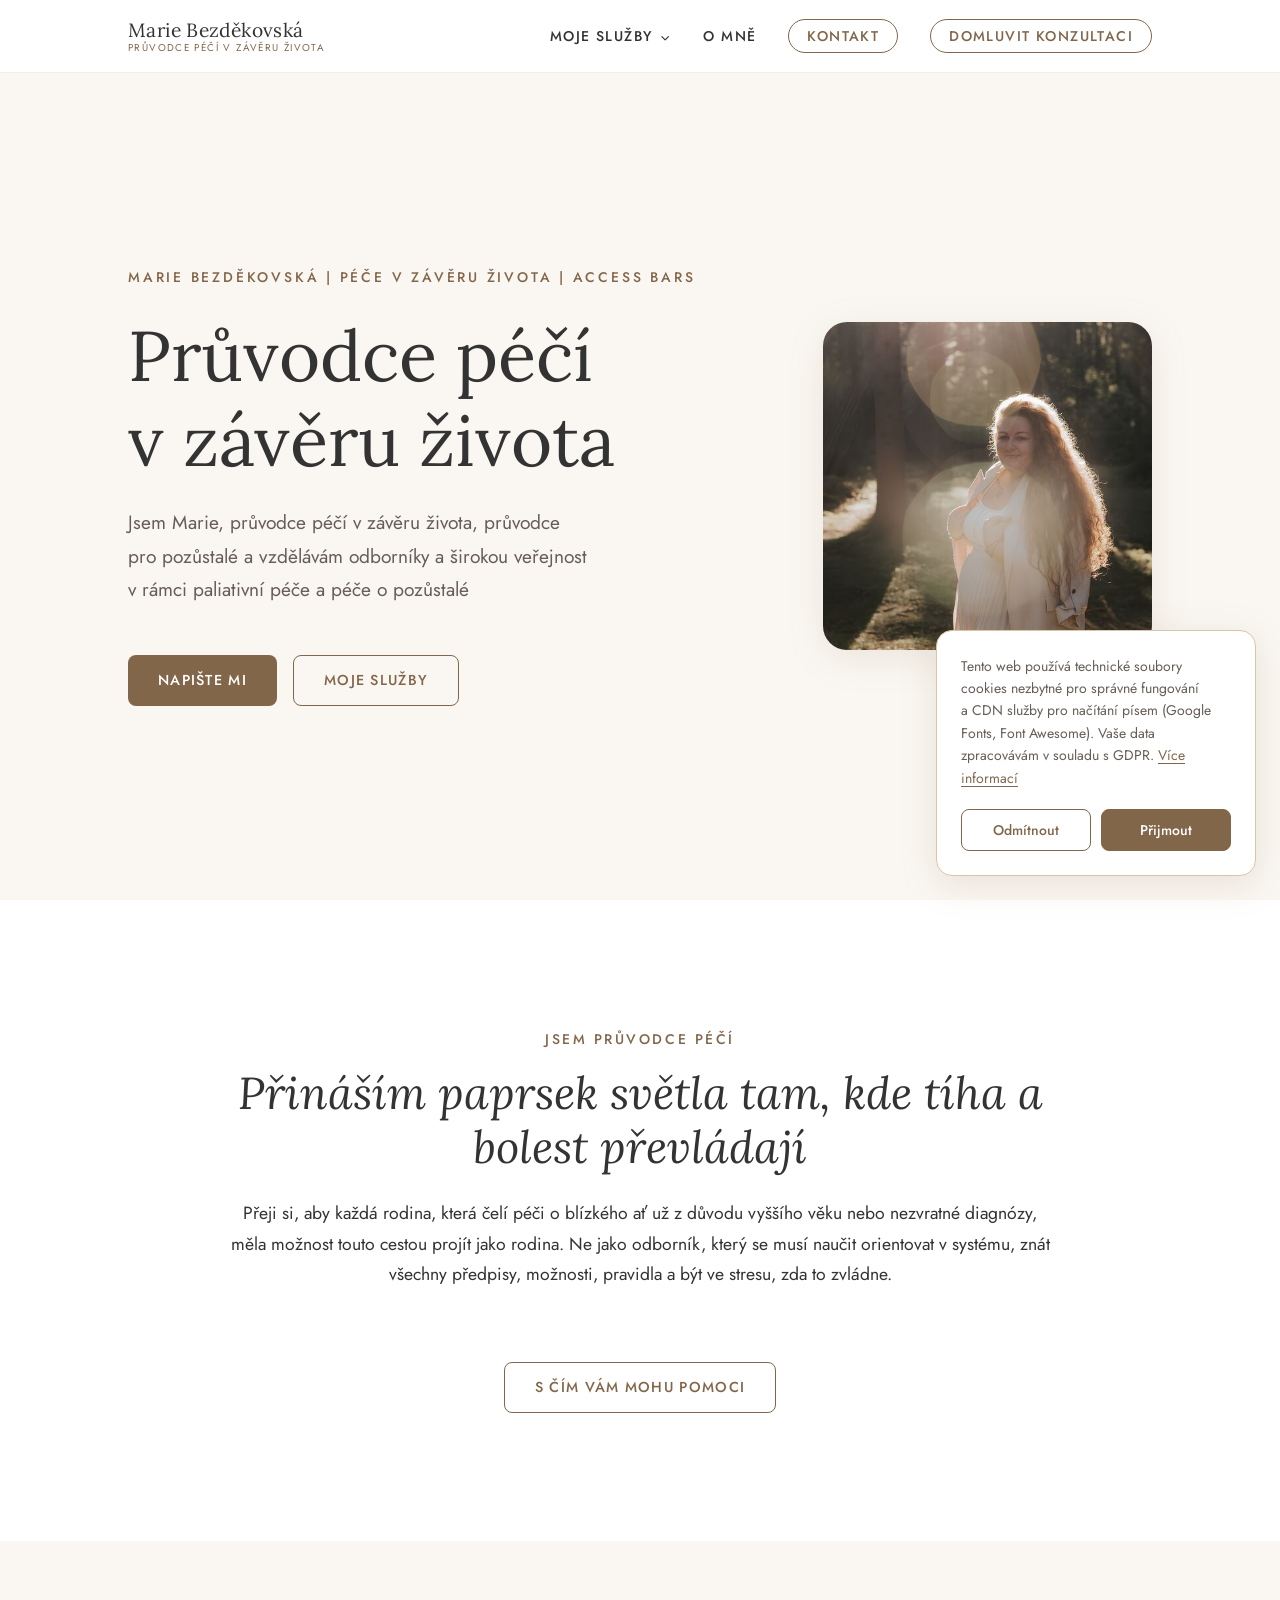
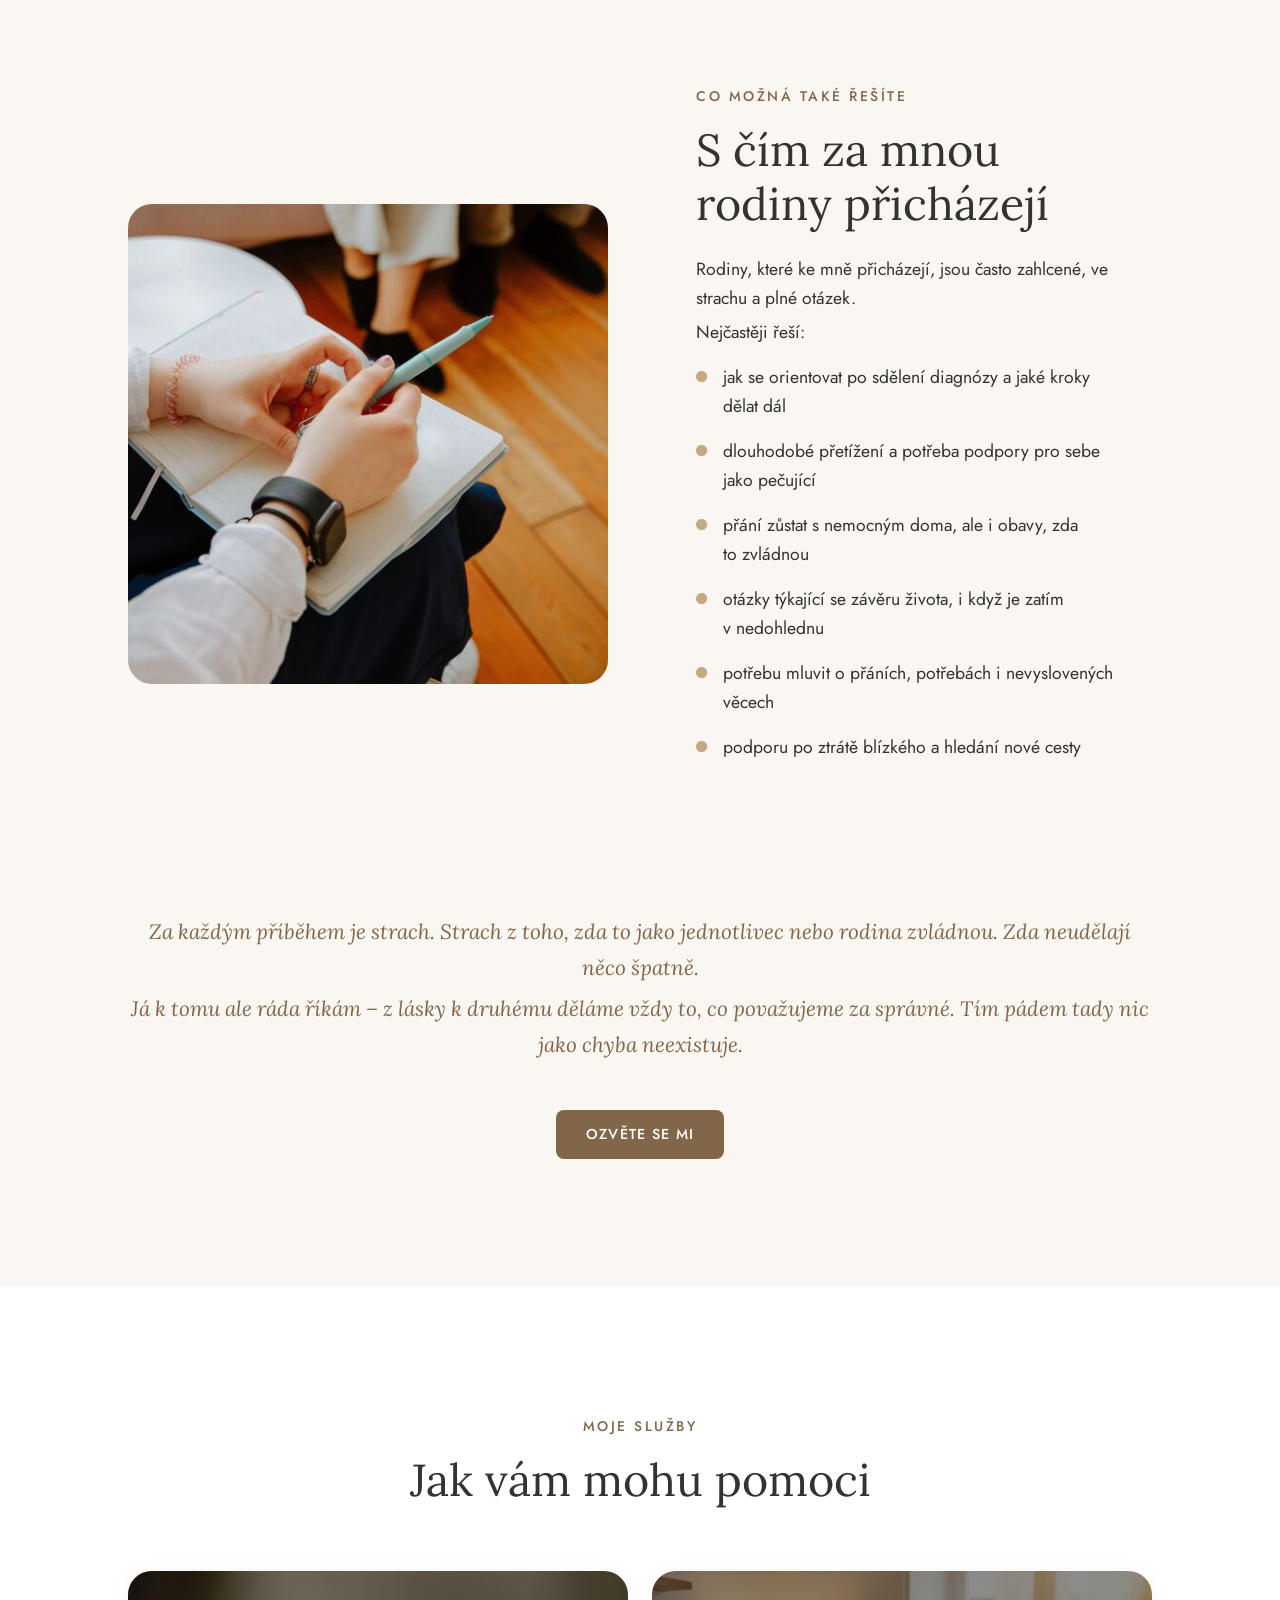
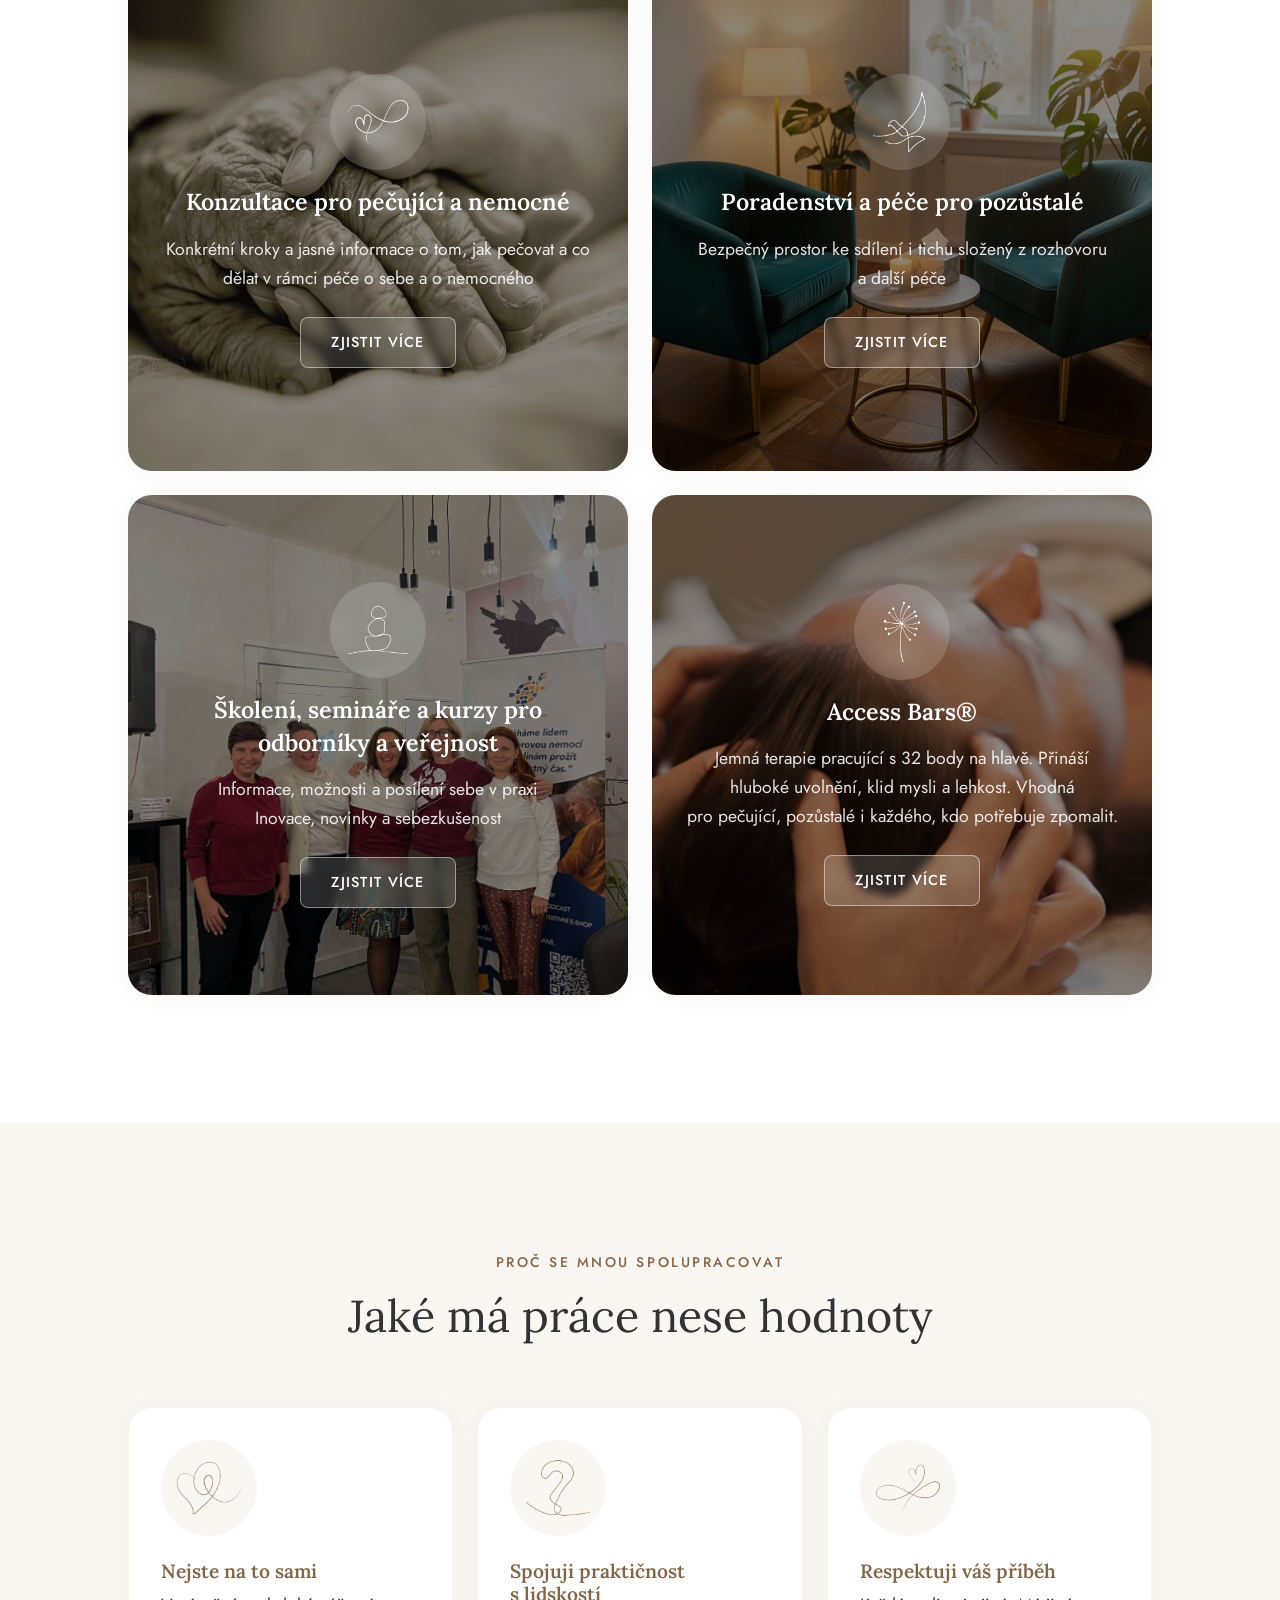
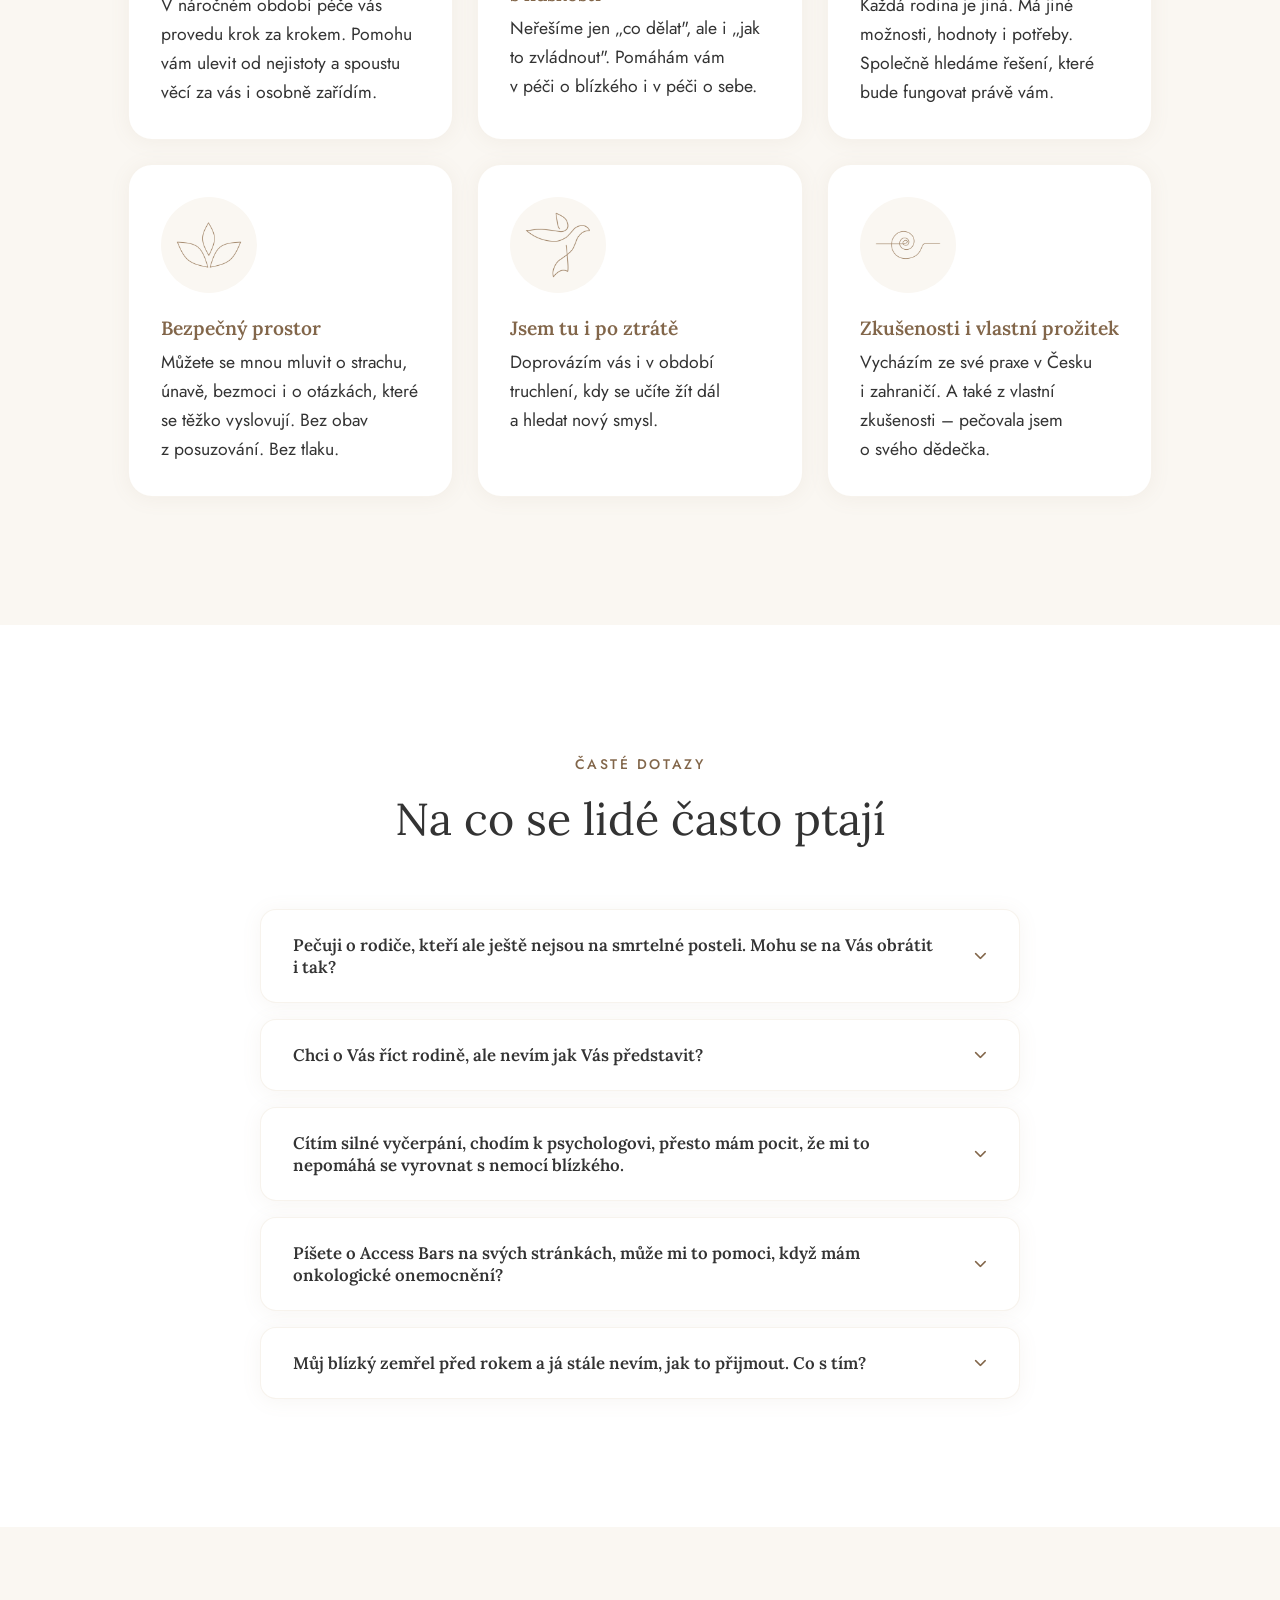
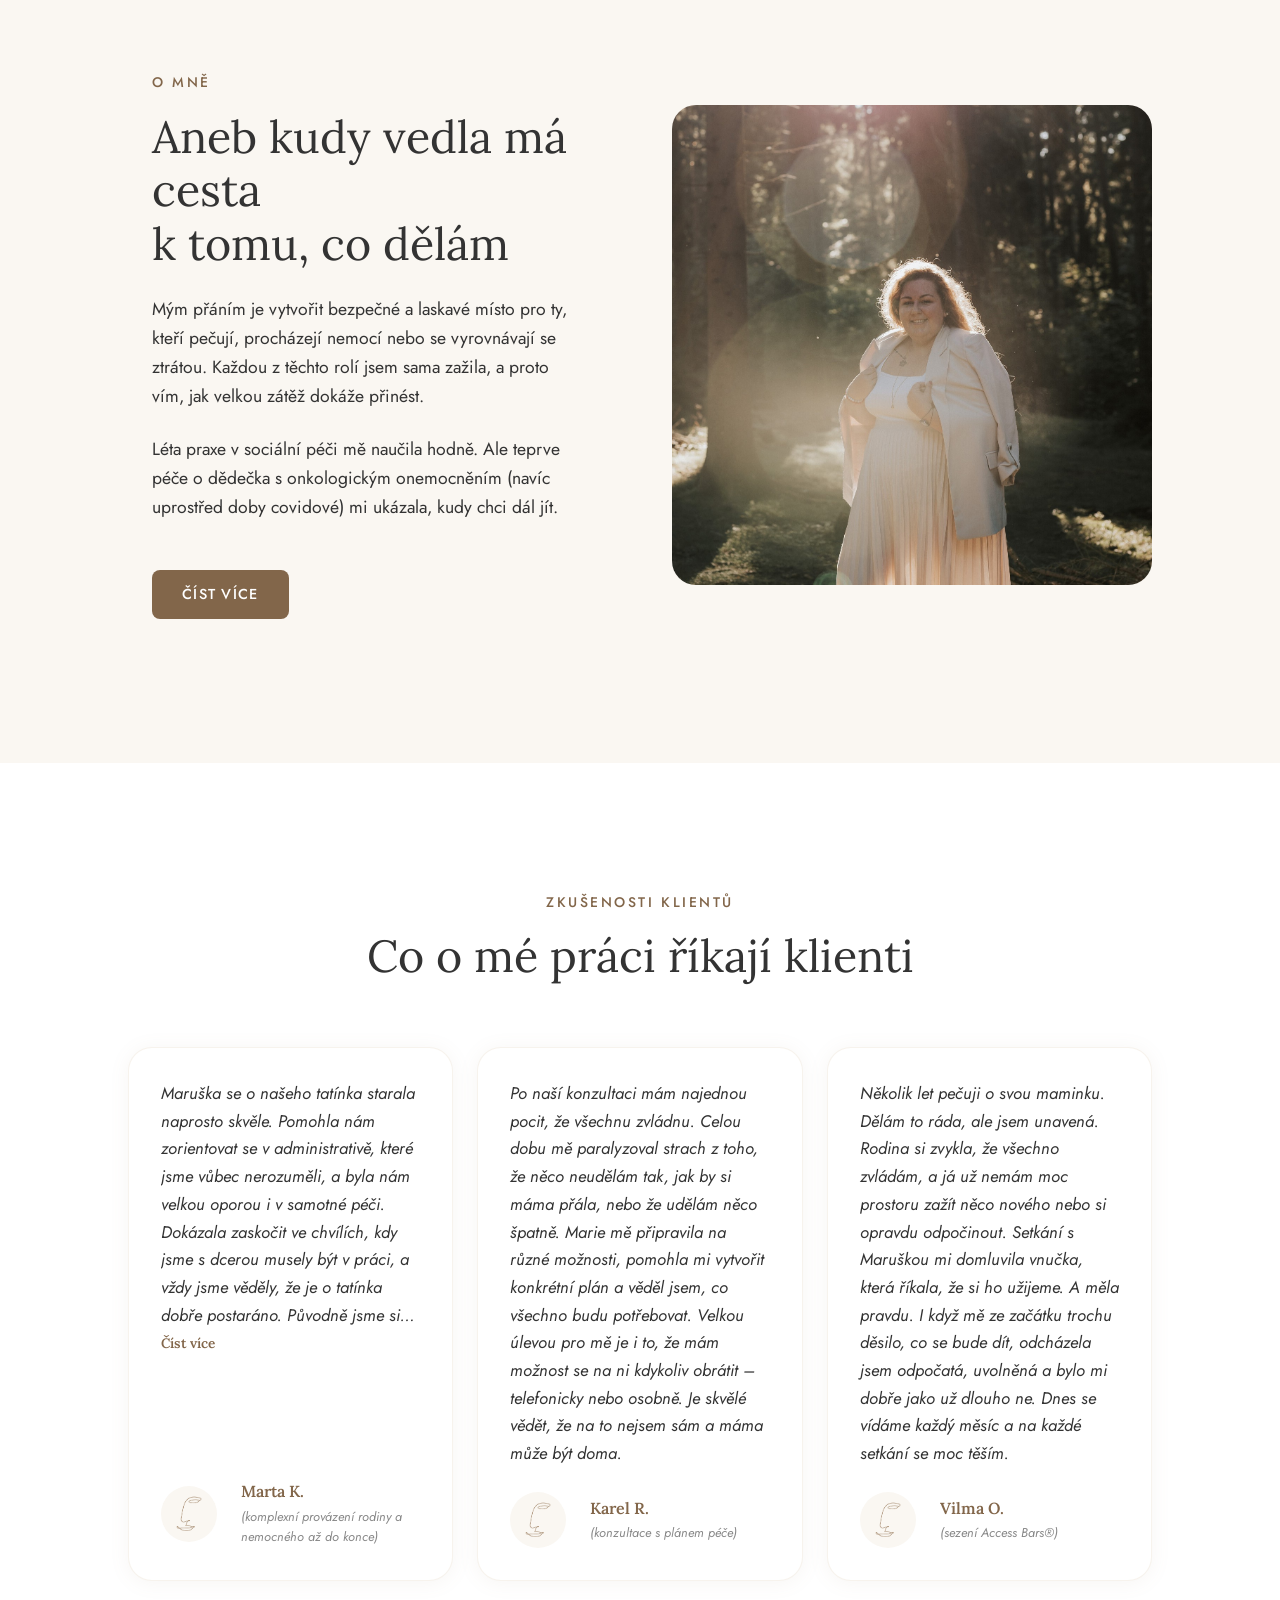
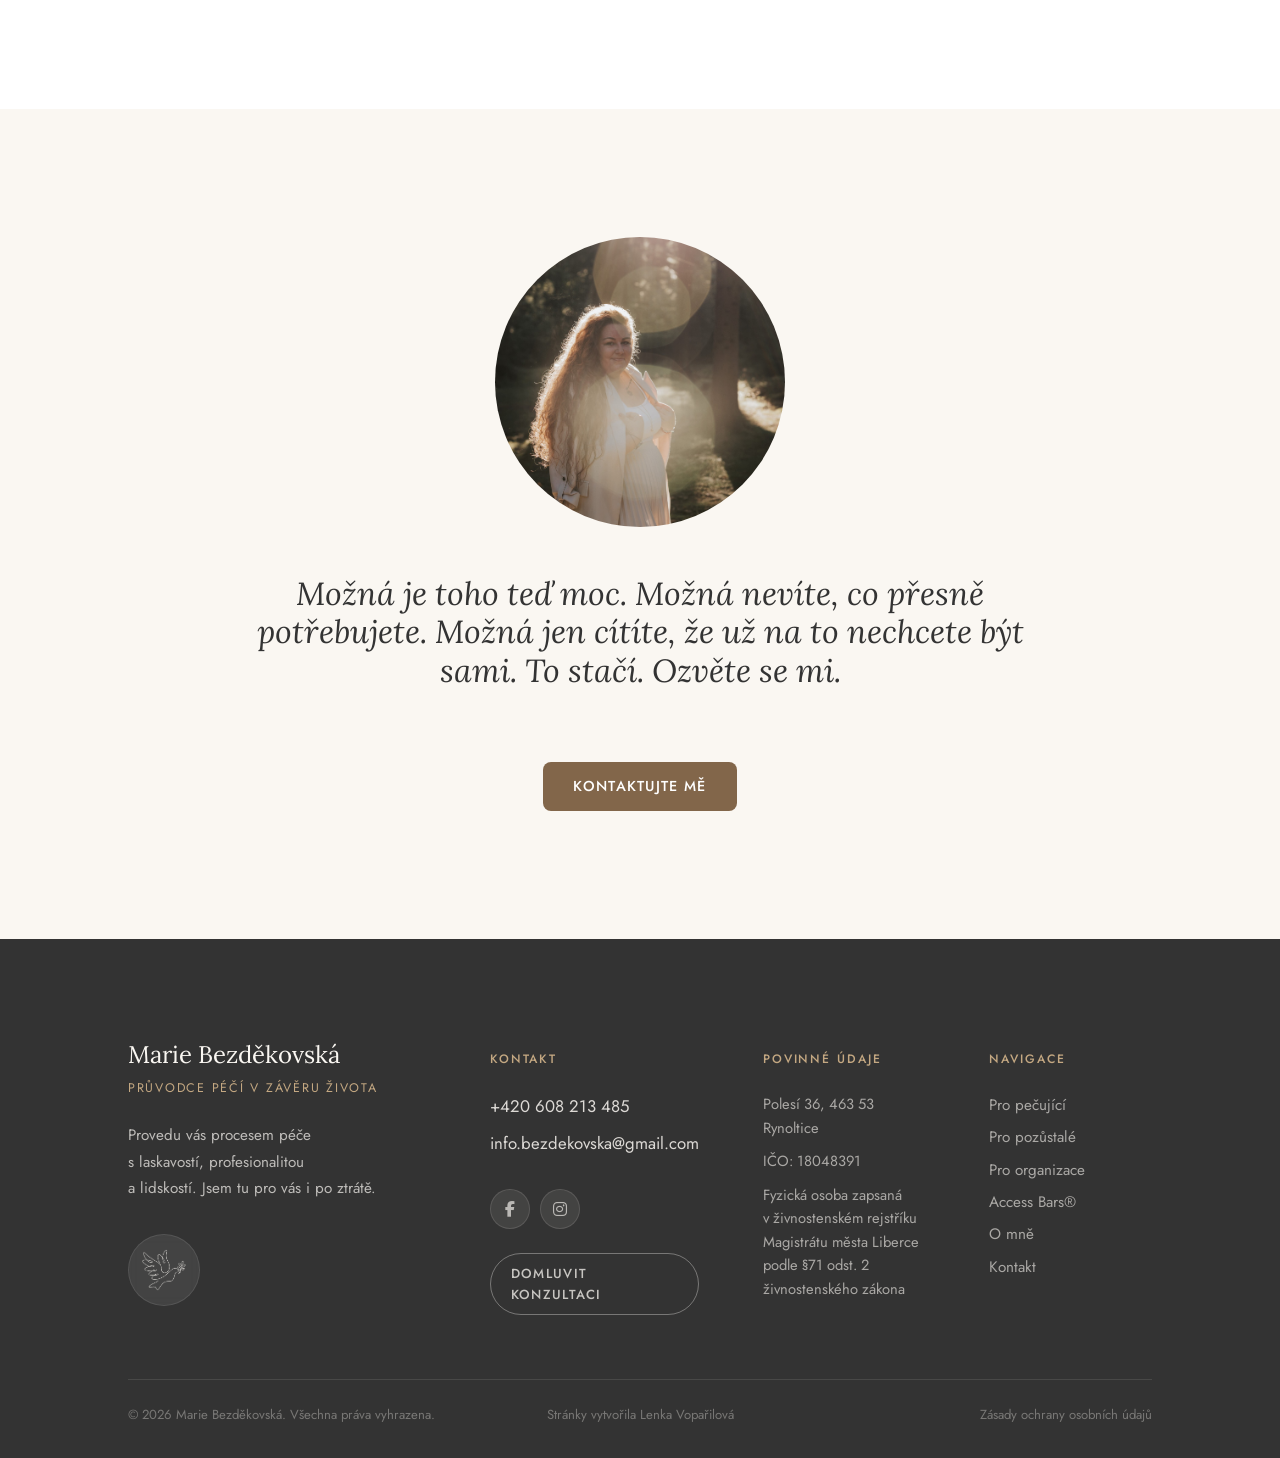
==== commit 97e77b99: "290726-1" ====
--- a/index.html
+++ b/index.html
@@ -98,6 +98,7 @@
                 </li>
                 <li class="nav__item"><a href="/o-mne" class="nav__link">O&nbsp;mně</a></li>
                 <li class="nav__item"><a href="/kontakt" class="nav__link nav__link--btn">Kontakt</a></li>
+                <li class="nav__item"><a href="https://calendly.com/info-bezdekovska/mariebezdekovska" class="nav__link nav__link--cta" target="_blank" rel="noopener noreferrer">Domluvit konzultaci</a></li>
             </ul>
 
             <button class="nav__burger" id="burger" aria-label="Otevřít menu" aria-expanded="false"
@@ -115,6 +116,7 @@
             <a href="/access-bars" class="nav__mob-link nav__mob-link--sub">Access Bars®</a>
             <a href="/o-mne" class="nav__mob-link">O&nbsp;mně</a>
             <a href="/kontakt" class="nav__mob-link nav__mob-link--btn">Kontakt</a>
+            <a href="https://calendly.com/info-bezdekovska/mariebezdekovska" class="nav__mob-link nav__mob-link--cta" target="_blank" rel="noopener noreferrer">Domluvit konzultaci</a>
         </nav>
     </nav>
 
@@ -132,10 +134,8 @@
                     v&nbsp;závěru života
                 </h1>
                 <p class="hero__sub">
-                    Provedu vás celým procesem péče prakticky, profesionálně a&nbsp;zároveň s&nbsp;laskavostí
-                    a&nbsp;lidsky.
-                    Budu vedle vás kráčet od&nbsp;diagnózy tak dlouho, jak budete
-                    potřebovat.
+                    Jsem Marie, průvodce péčí v&nbsp;závěru života, průvodce pro&nbsp;pozůstalé a&nbsp;vzdělávám
+                    odborníky a&nbsp;širokou veřejnost v&nbsp;rámci paliativní péče a&nbsp;péče o&nbsp;pozůstalé
                 </p>
                 <div class="hero__ctas">
                     <a href="#kontakt" class="btn btn--primary">Napište mi</a>
@@ -252,11 +252,10 @@
                             <div class="svc-card__icon" aria-hidden="true">
                                 <img src="Obrazky/Ikony/pecujici.png" alt="">
                             </div>
-                            <h3 class="svc-card__title">Pro pečující</h3>
+                            <h3 class="svc-card__title">Konzultace pro pečující a&nbsp;nemocné</h3>
                             <p class="svc-card__text">
-                                Je pro&nbsp;vás diagnóza blízkého nová? Pomáhám vám se zorientovat,
-                                nastavit funkční plán péče a&nbsp;zvládnout vše – od&nbsp;komunikace
-                                s&nbsp;lékaři po&nbsp;psychickou podporu.
+                                Konkrétní kroky a&nbsp;jasné informace o&nbsp;tom, jak pečovat a&nbsp;co dělat
+                                v&nbsp;rámci péče o&nbsp;sebe a&nbsp;o&nbsp;nemocného
                             </p>
                             <a href="/pecujici" class="btn btn--outline-light"
                                 aria-label="Více o službách pro pečující">Zjistit více</a>
@@ -273,11 +272,9 @@
                             <div class="svc-card__icon" aria-hidden="true">
                                 <img src="Obrazky/Ikony/pozustali.png" alt="">
                             </div>
-                            <h3 class="svc-card__title">Pro pozůstalé</h3>
+                            <h3 class="svc-card__title">Poradenství a&nbsp;péče pro pozůstalé</h3>
                             <p class="svc-card__text">
-                                Nabízím bezpečný a&nbsp;laskavý prostor, kde můžete být přesně
-                                tam, kde jste. Pomáhám se naučit vzpomínat tak,
-                                aby vás to neparalyzovalo.
+                                Bezpečný prostor ke&nbsp;sdílení i&nbsp;tichu složený z&nbsp;rozhovoru a&nbsp;další péče
                             </p>
                             <a href="/pozustali" class="btn btn--outline-light"
                                 aria-label="Více o službách pro pozůstalé">Zjistit více</a>
@@ -294,12 +291,11 @@
                             <div class="svc-card__icon" aria-hidden="true">
                                 <img src="Obrazky/Ikony/organizace.png" alt="">
                             </div>
-                            <h3 class="svc-card__title">Pro organizace</h3>
+                            <h3 class="svc-card__title">Školení, semináře a&nbsp;kurzy pro odborníky a&nbsp;veřejnost
+                            </h3>
                             <p class="svc-card__text">
-                                Podporuji vaše zaměstnance v&nbsp;péči o&nbsp;klienty v&nbsp;závěru
-                                života. Formou školení, workshopů a&nbsp;pravidelné podpory
-                                týmu – vždy na&nbsp;míru vaší organizaci.
-                            </p>
+                                Informace, možnosti a&nbsp;posílení sebe v&nbsp;praxi<br>Inovace, novinky
+                                a&nbsp;sebezkušenost </p>
                             <a href="/organizace" class="btn btn--outline-light"
                                 aria-label="Více o službách pro organizace">Zjistit více</a>
                         </div>
@@ -670,6 +666,7 @@
                             <i class="fa-brands fa-instagram" aria-hidden="true"></i>
                         </a>
                     </div>
+                    <a href="https://calendly.com/info-bezdekovska/mariebezdekovska" class="footer__cta-btn" target="_blank" rel="noopener noreferrer">Domluvit konzultaci</a>
                 </div>
 
                 <!-- Povinné údaje -->
--- a/style.css
+++ b/style.css
@@ -322,6 +322,24 @@
 }
 
 .nav__link--btn:hover {
+    background: var(--cta);
+    color: var(--white);
+}
+
+/* Calendly – obrysové tlačítko (stejný styl jako Kontakt) */
+.nav__link--cta {
+    border: 1.5px solid var(--cta);
+    border-radius: 50px;
+    padding: 6px 18px;
+    color: var(--cta);
+    transition: background 0.22s, color 0.22s;
+}
+
+.nav__link--cta::after {
+    display: none;
+}
+
+.nav__link--cta:hover {
     background: var(--cta);
     color: var(--white);
 }
@@ -459,6 +477,17 @@
     color: var(--cta);
 }
 
+.nav__mob-link--cta {
+    align-self: flex-start;
+    margin: 12px 24px;
+    padding: 10px 20px;
+    border: 1.5px solid var(--cta);
+    border-radius: 50px;
+    color: var(--cta);
+    text-align: center;
+    letter-spacing: 0.1em;
+}
+
 /* Nav dropdown button reset */
 .nav__button {
     background: none;
@@ -881,6 +910,7 @@
     font-family: var(--font-h);
     font-size: 1.45rem;
     font-weight: 600;
+    line-height: 1.4;
     color: #fff;
     margin-bottom: var(--s2);
 }
@@ -1335,6 +1365,26 @@
     display: flex;
     gap: 10px;
     margin-top: var(--s4);
+}
+
+.footer__cta-btn {
+    display: inline-block;
+    margin-top: var(--s3);
+    padding: 9px 20px;
+    border: 1.5px solid rgba(250, 247, 242, 0.35);
+    border-radius: 50px;
+    font-size: 0.82rem;
+    font-weight: 500;
+    letter-spacing: 0.1em;
+    text-transform: uppercase;
+    color: rgba(250, 247, 242, 0.75);
+    transition: background 0.22s, border-color 0.22s, color 0.22s;
+}
+
+.footer__cta-btn:hover {
+    background: var(--cta);
+    border-color: var(--cta);
+    color: var(--white);
 }
 
 .footer__icon {
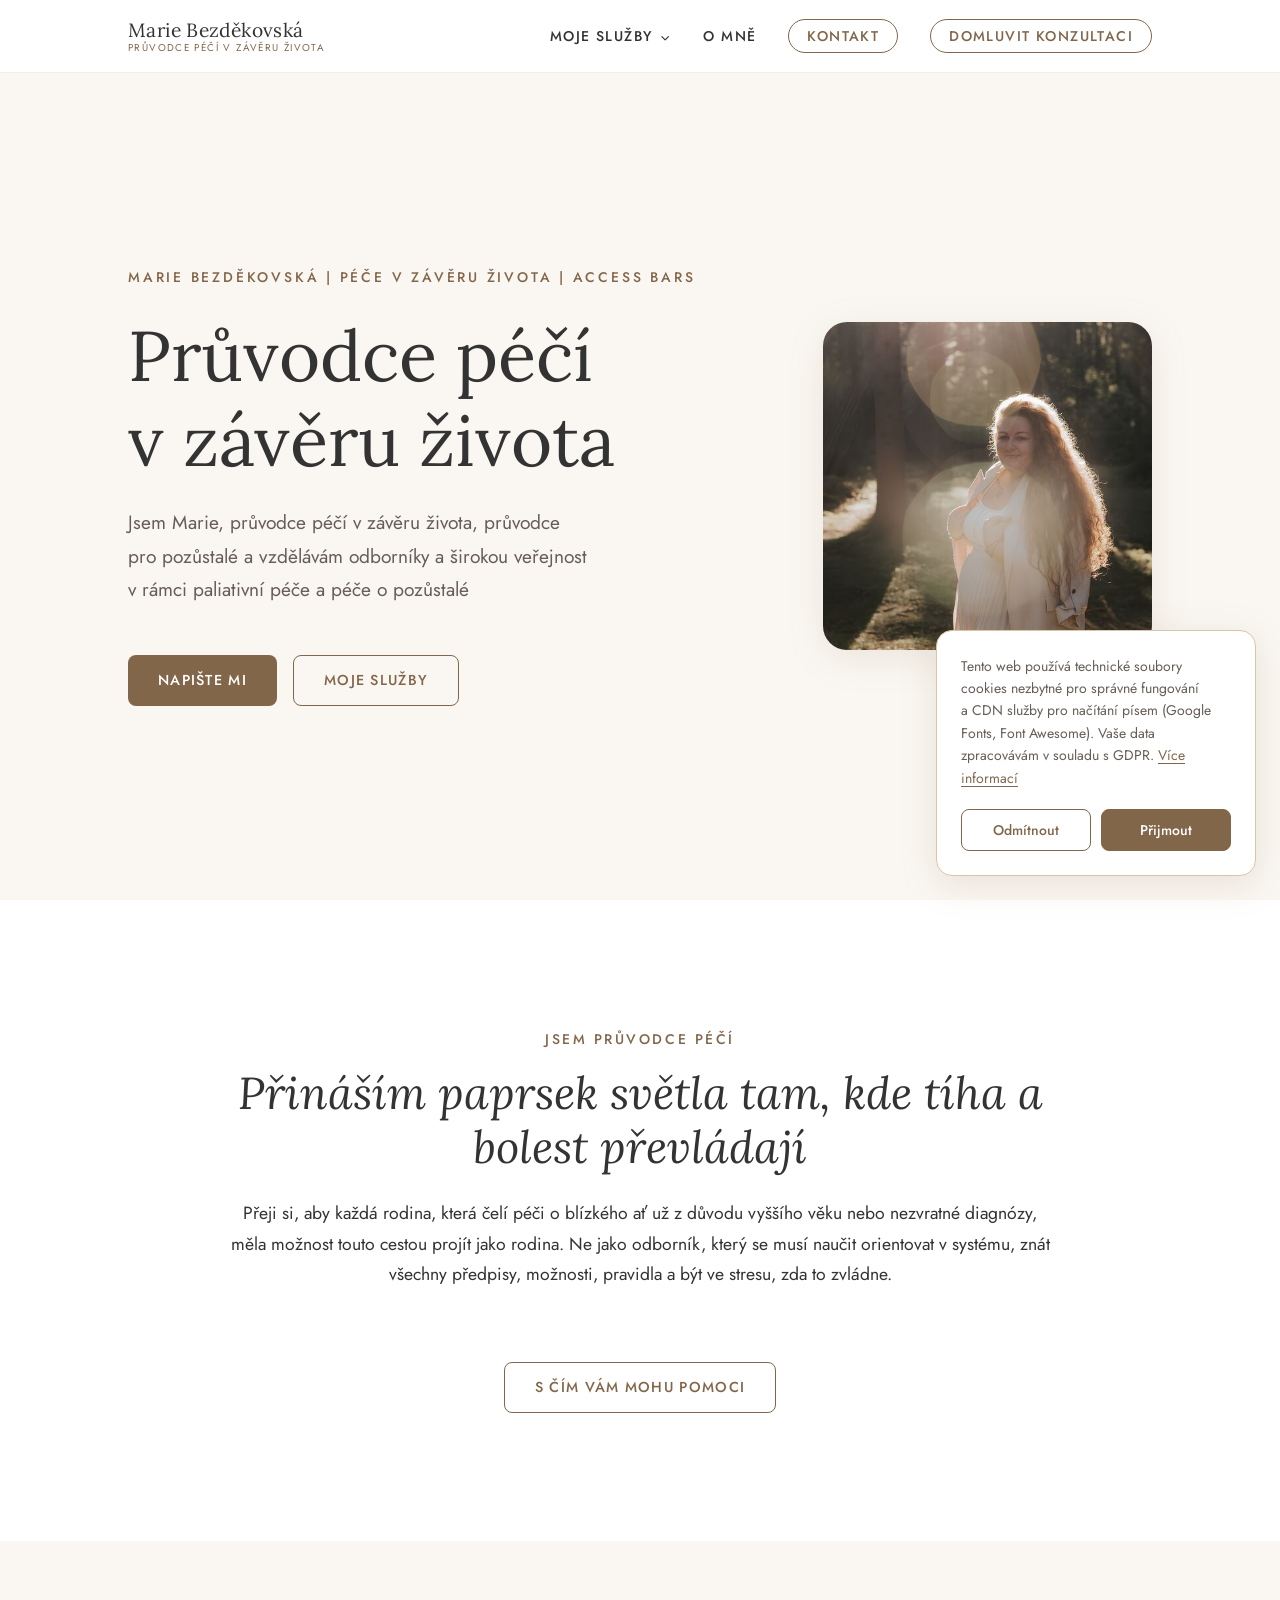
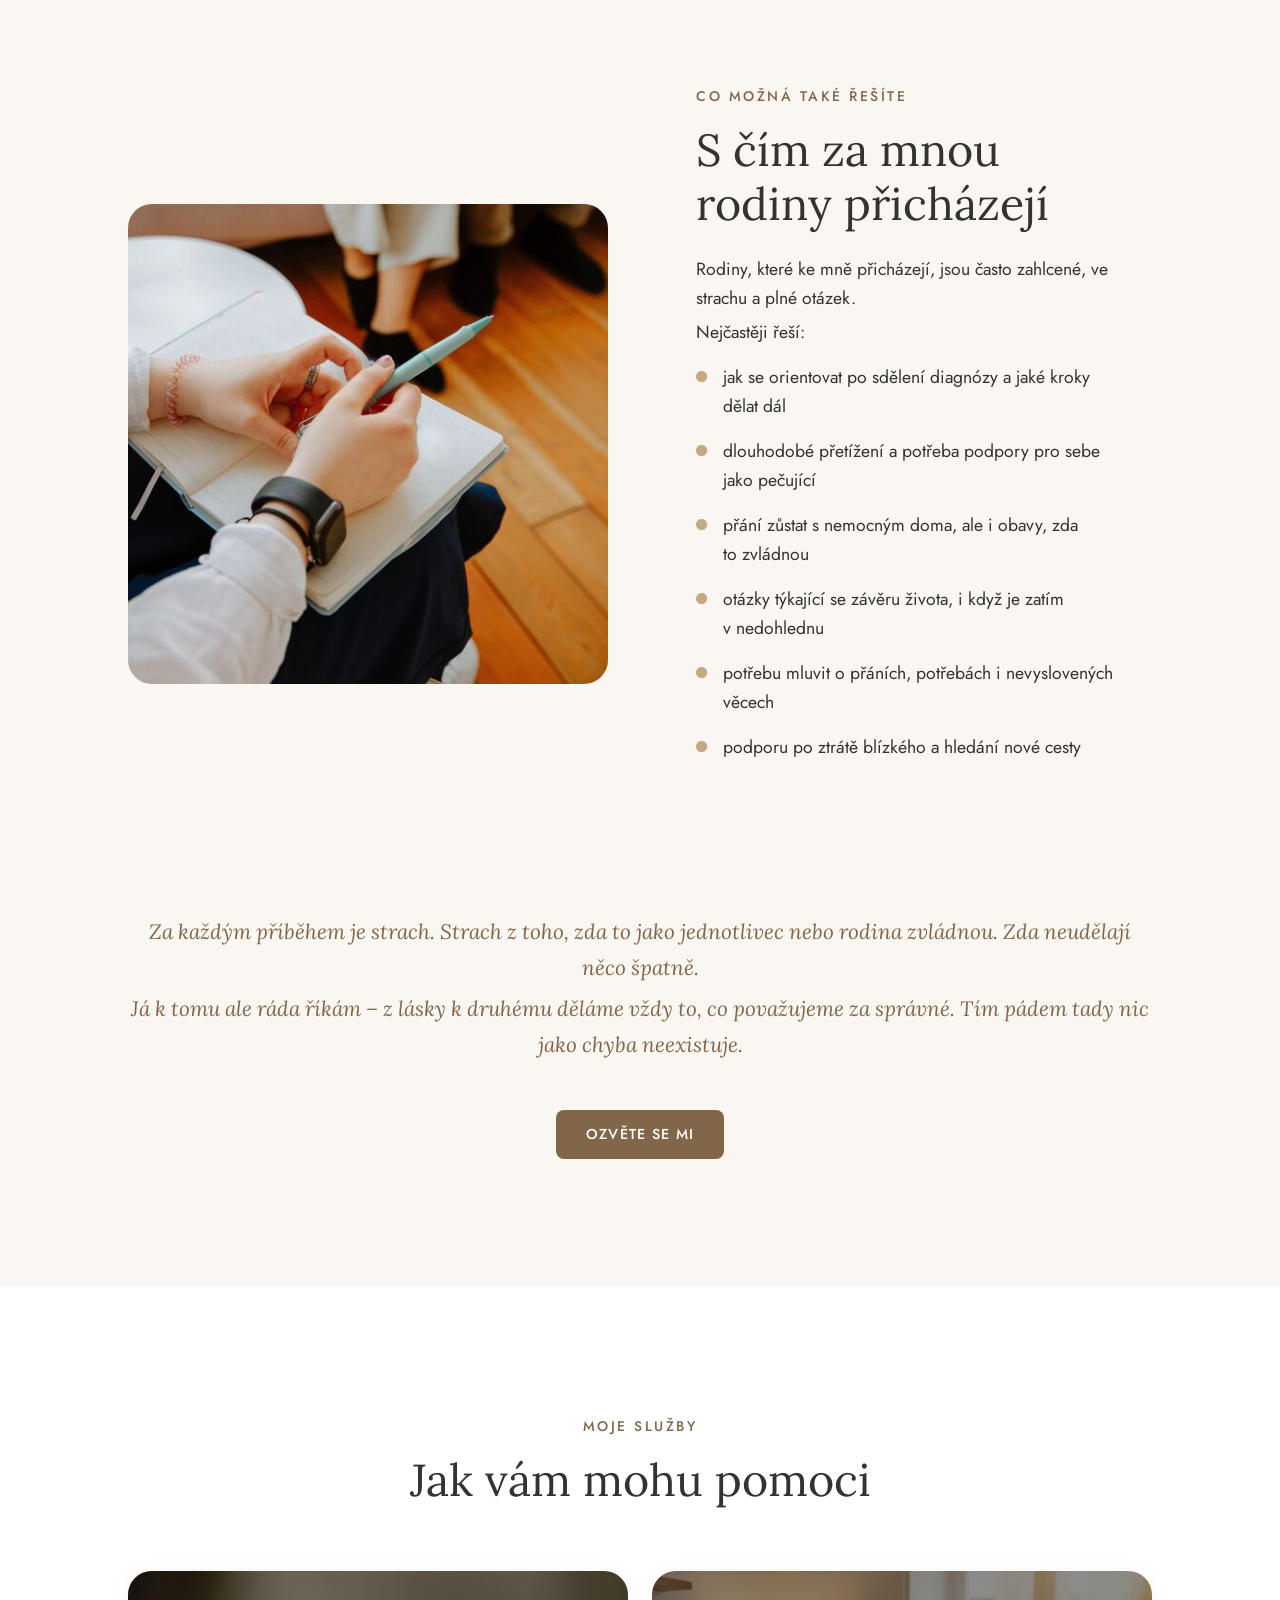
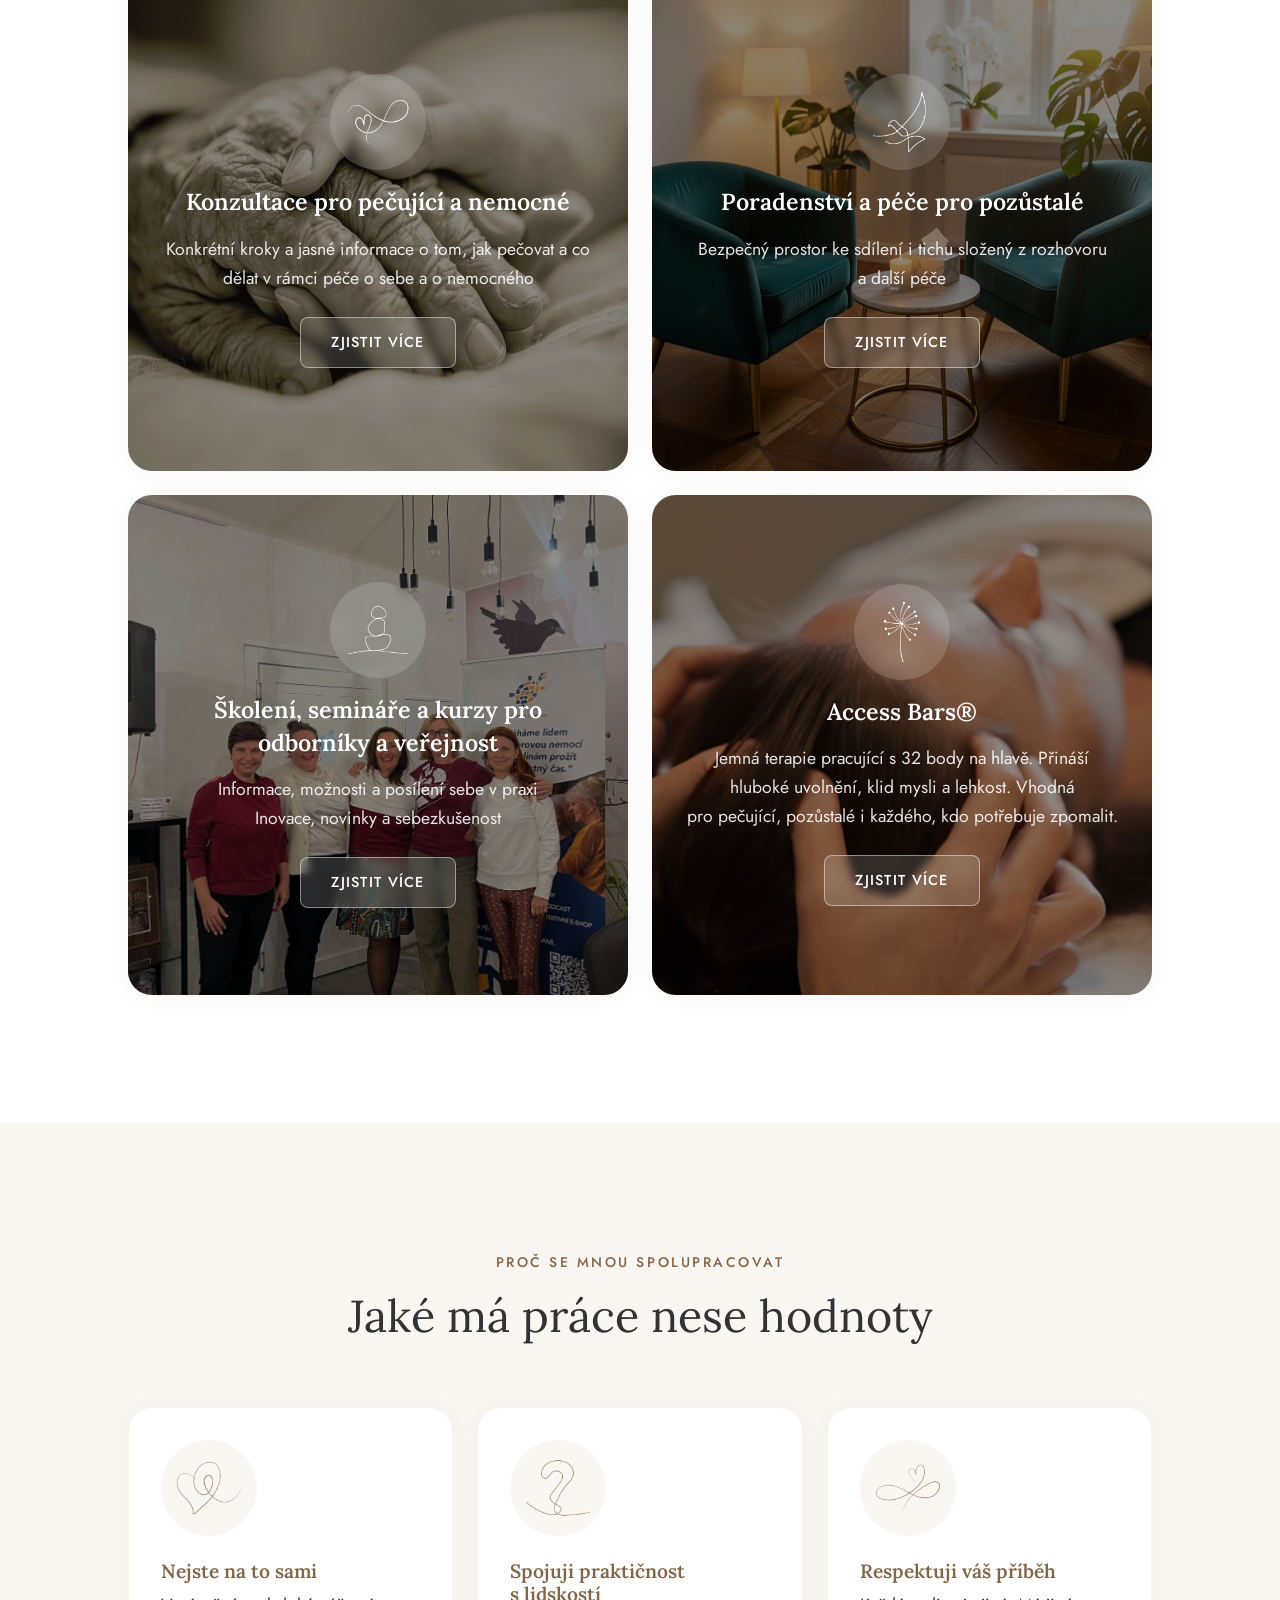
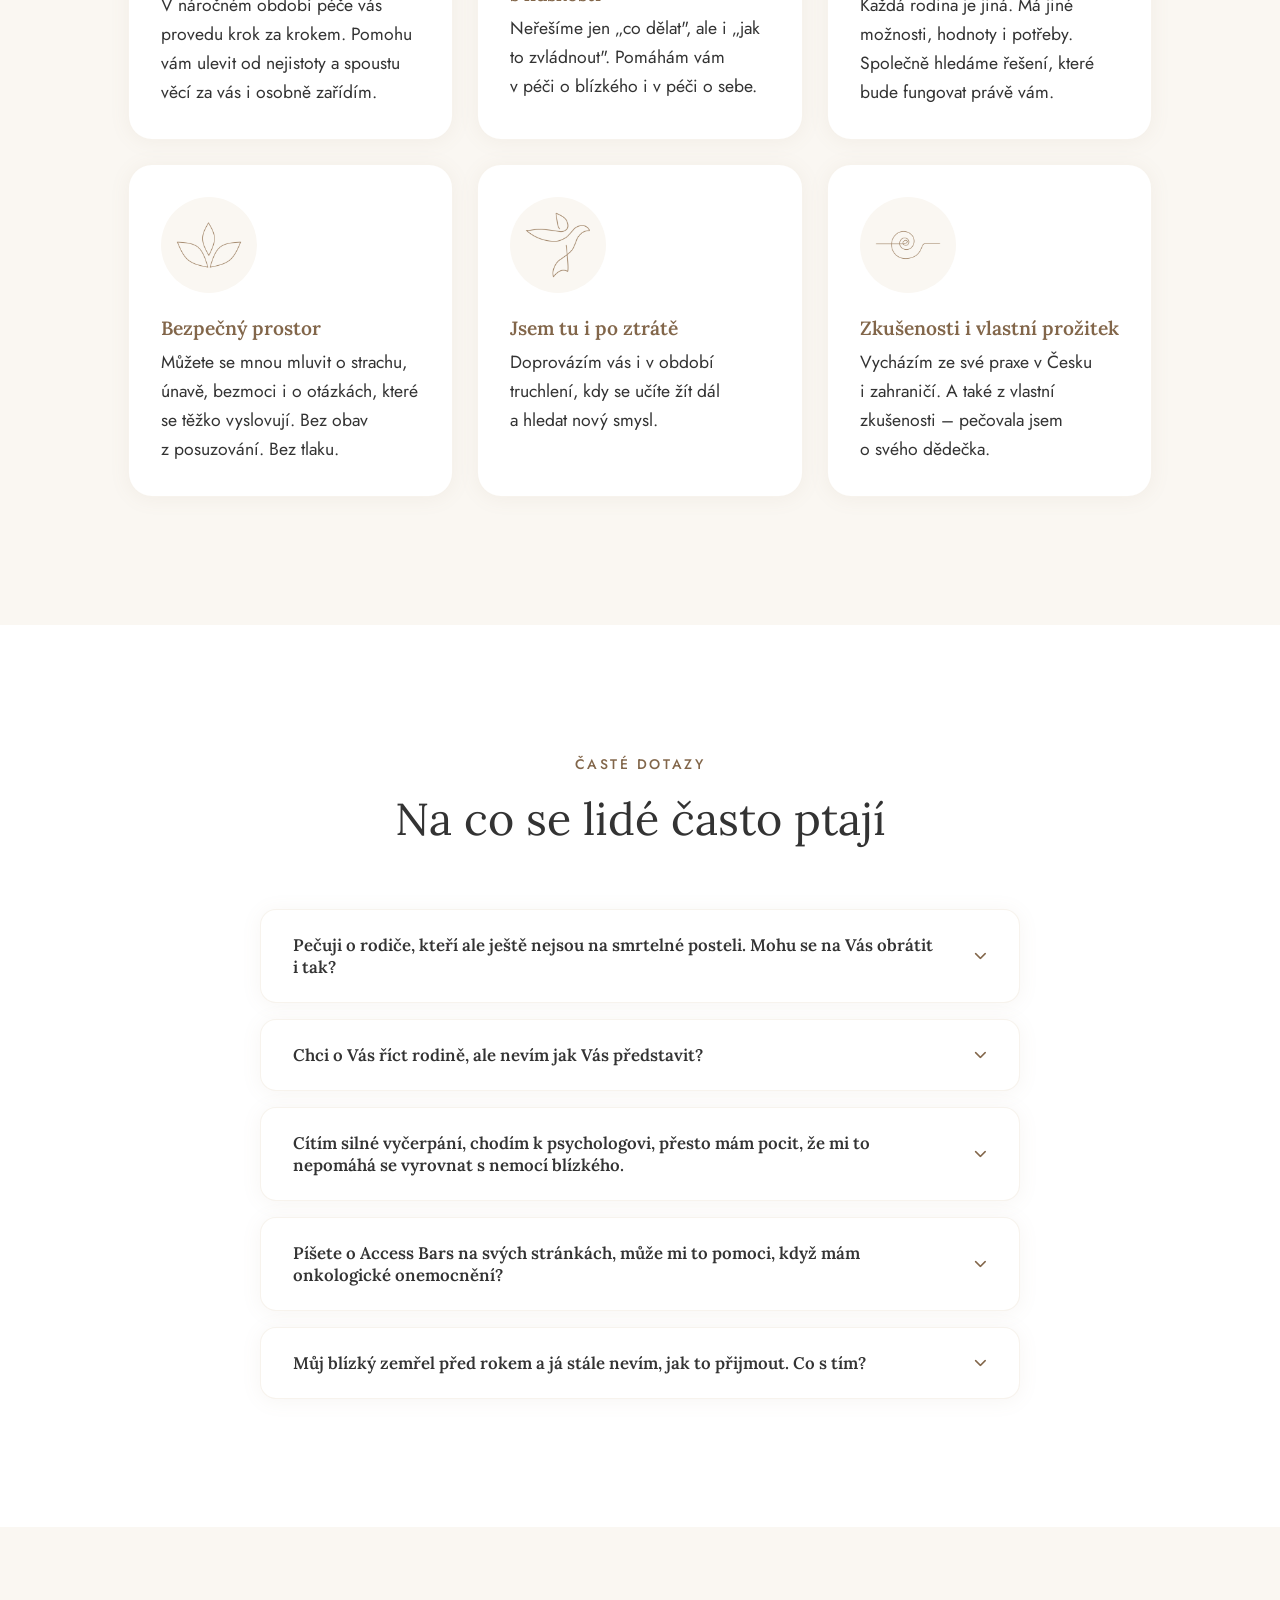
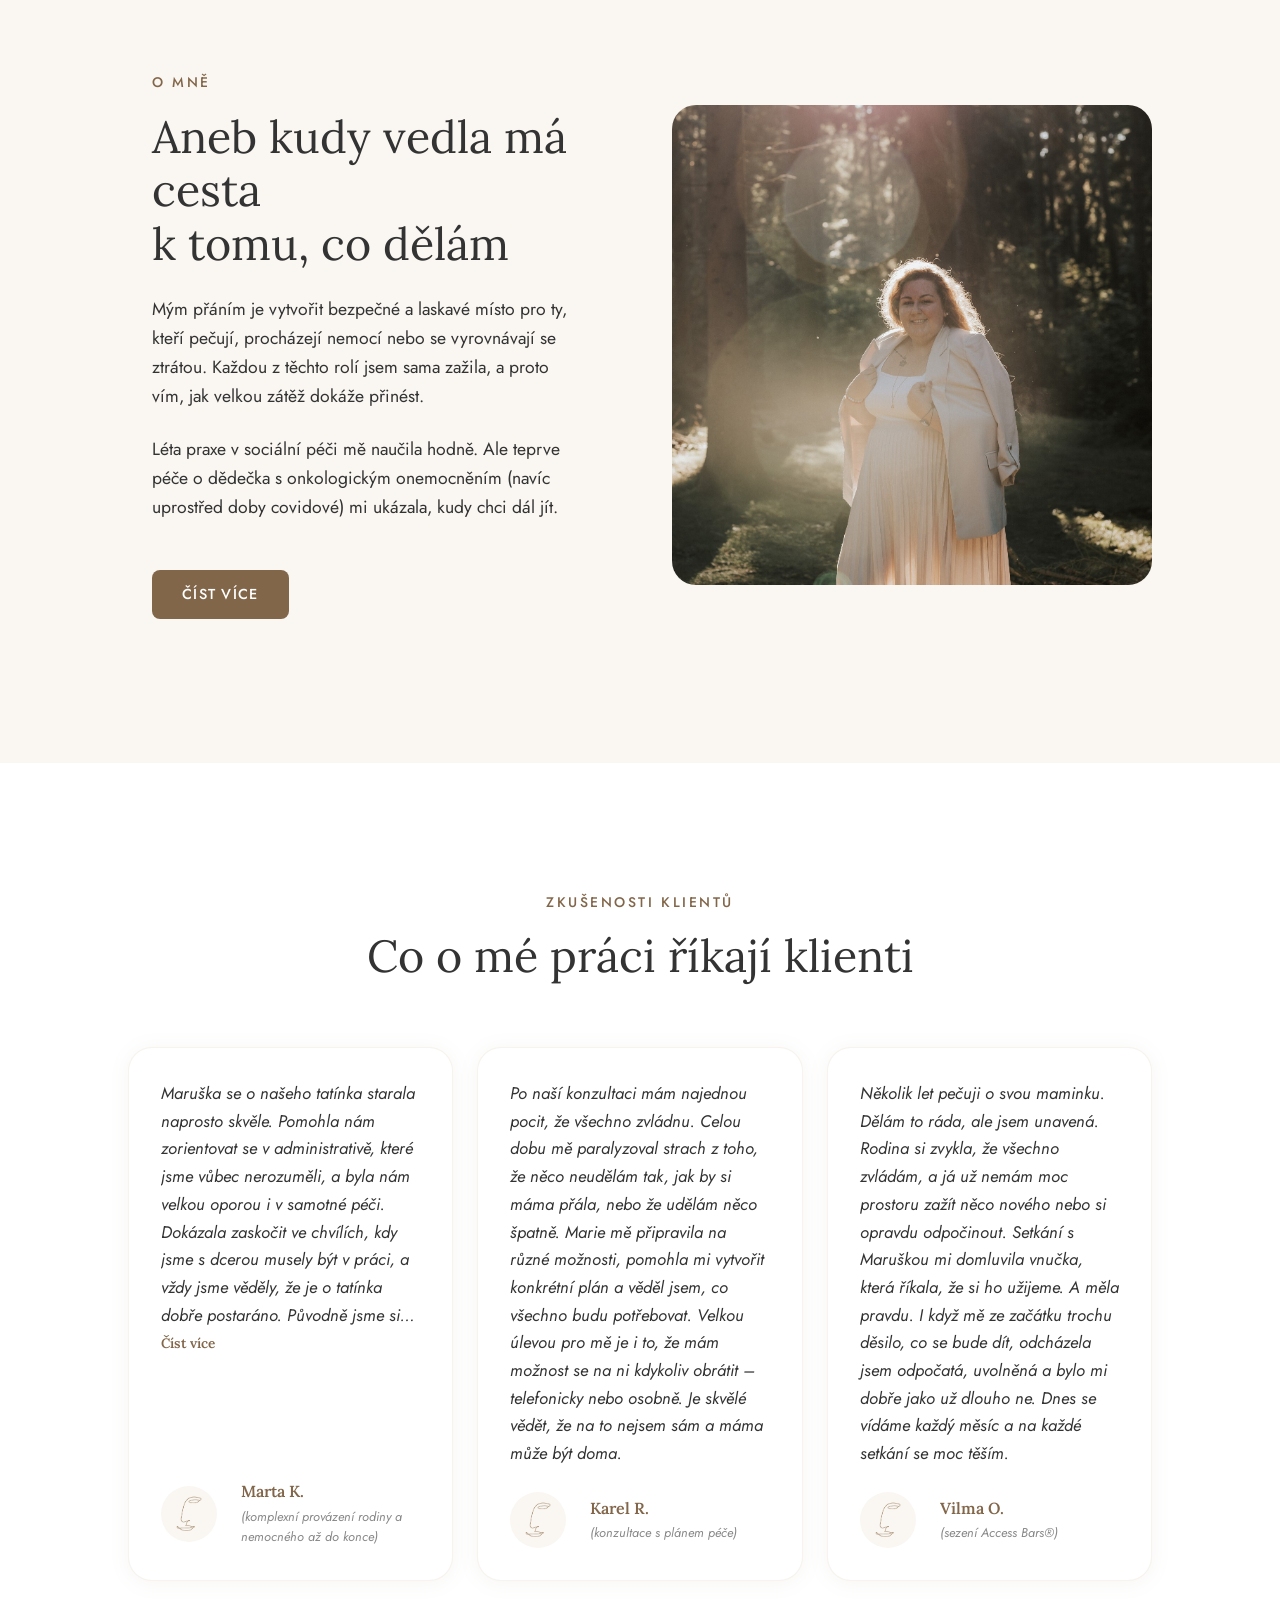
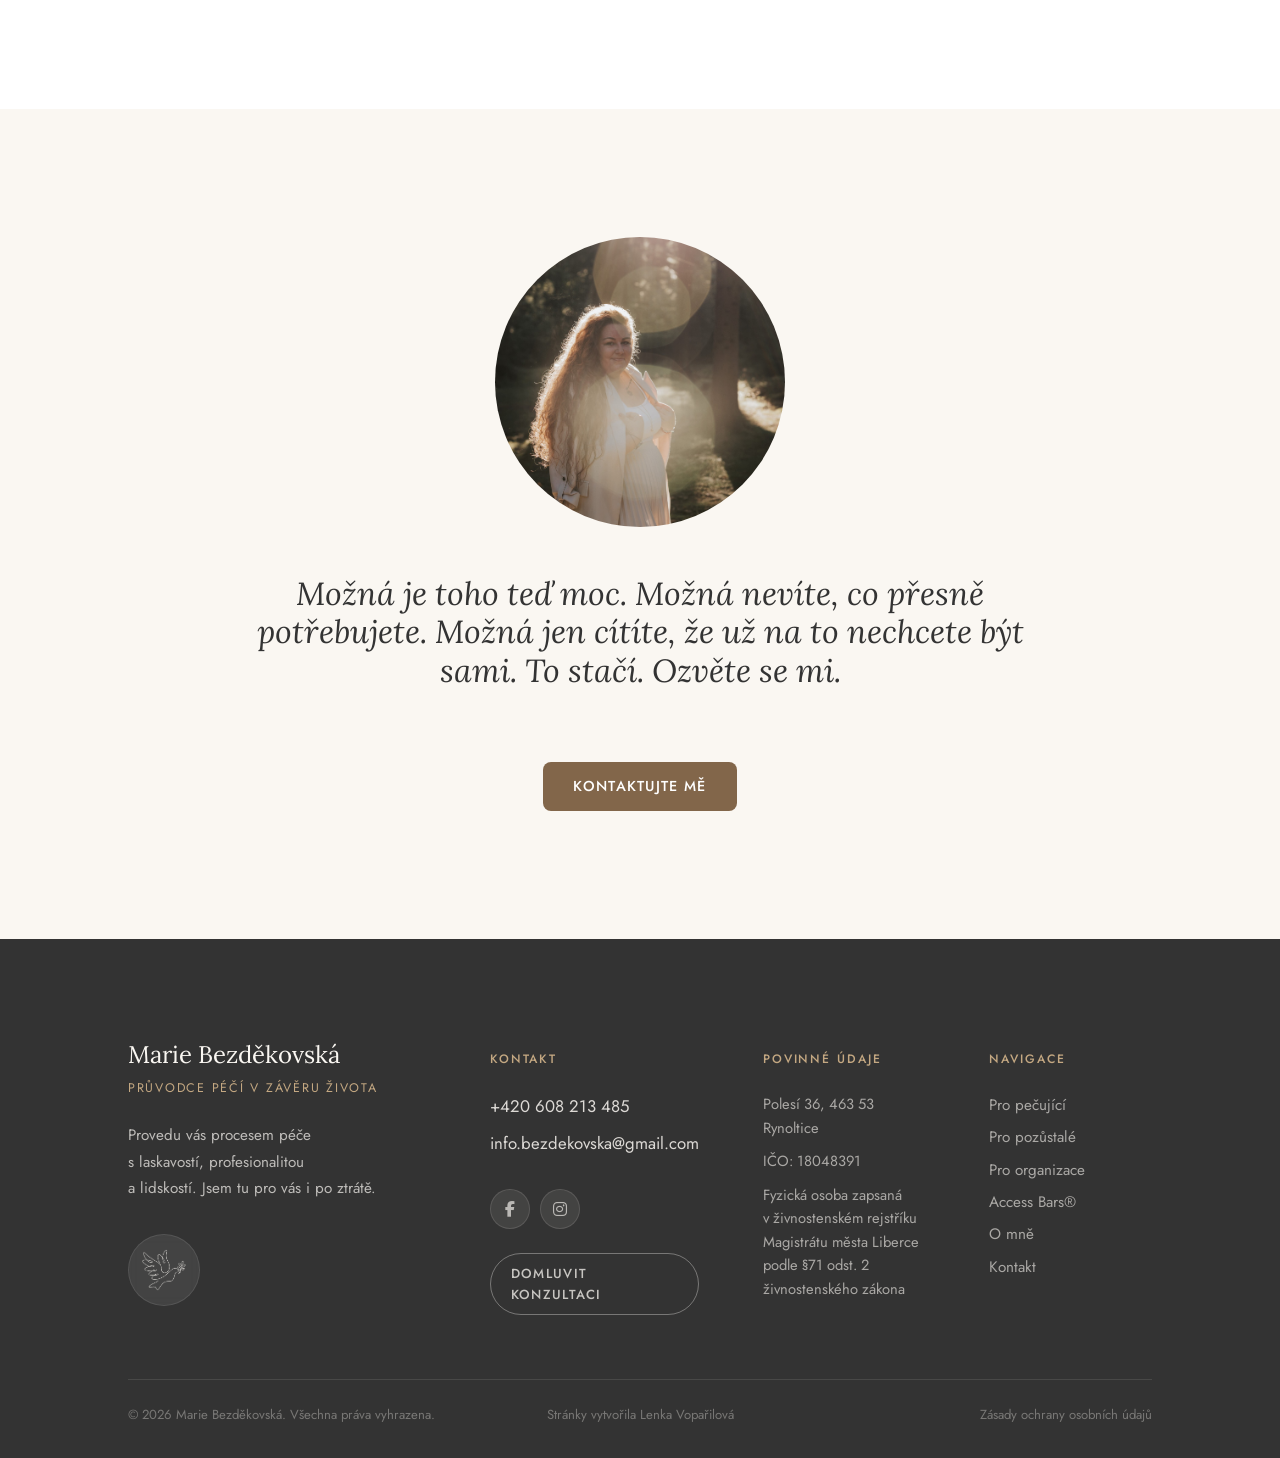
==== commit d08caa89: "290726-3" ====
--- a/index.html
+++ b/index.html
@@ -68,7 +68,7 @@
     }
     </script>
 
-    <link rel="stylesheet" href="style.css">
+    <link rel="stylesheet" href="style.css?v=260729">
 </head>
 
 <body>
@@ -98,7 +98,9 @@
                 </li>
                 <li class="nav__item"><a href="/o-mne" class="nav__link">O&nbsp;mně</a></li>
                 <li class="nav__item"><a href="/kontakt" class="nav__link nav__link--btn">Kontakt</a></li>
-                <li class="nav__item"><a href="https://calendly.com/info-bezdekovska/mariebezdekovska" class="nav__link nav__link--cta" target="_blank" rel="noopener noreferrer">Domluvit konzultaci</a></li>
+                <li class="nav__item"><a href="https://calendly.com/info-bezdekovska/mariebezdekovska"
+                        class="nav__link nav__link--cta" target="_blank" rel="noopener noreferrer">Domluvit
+                        konzultaci</a></li>
             </ul>
 
             <button class="nav__burger" id="burger" aria-label="Otevřít menu" aria-expanded="false"
@@ -116,7 +118,8 @@
             <a href="/access-bars" class="nav__mob-link nav__mob-link--sub">Access Bars®</a>
             <a href="/o-mne" class="nav__mob-link">O&nbsp;mně</a>
             <a href="/kontakt" class="nav__mob-link nav__mob-link--btn">Kontakt</a>
-            <a href="https://calendly.com/info-bezdekovska/mariebezdekovska" class="nav__mob-link nav__mob-link--cta" target="_blank" rel="noopener noreferrer">Domluvit konzultaci</a>
+            <a href="https://calendly.com/info-bezdekovska/mariebezdekovska" class="nav__mob-link nav__mob-link--cta"
+                target="_blank" rel="noopener noreferrer">Domluvit konzultaci</a>
         </nav>
     </nav>
 
@@ -558,7 +561,7 @@
 
                     <article class="testi-card reveal rv-d2">
                         <div class="testi-card__body">
-                            <p class="testi-card__text">Po naší konzultaci mám najednou pocit, že všechnu zvládnu. Celou
+                            <p class="testi-card__text">Po naší konzultaci mám najednou pocit, že všechno zvládnu. Celou
                                 dobu mě paralyzoval strach z toho, že něco neudělám tak, jak by si máma přála, nebo že
                                 udělám něco špatně. Marie mě připravila na různé možnosti, pomohla mi vytvořit konkrétní
                                 plán a věděl jsem, co všechno budu potřebovat. Velkou úlevou pro mě je i to, že mám
@@ -666,7 +669,8 @@
                             <i class="fa-brands fa-instagram" aria-hidden="true"></i>
                         </a>
                     </div>
-                    <a href="https://calendly.com/info-bezdekovska/mariebezdekovska" class="footer__cta-btn" target="_blank" rel="noopener noreferrer">Domluvit konzultaci</a>
+                    <a href="https://calendly.com/info-bezdekovska/mariebezdekovska" class="footer__cta-btn"
+                        target="_blank" rel="noopener noreferrer">Domluvit konzultaci</a>
                 </div>
 
                 <!-- Povinné údaje -->
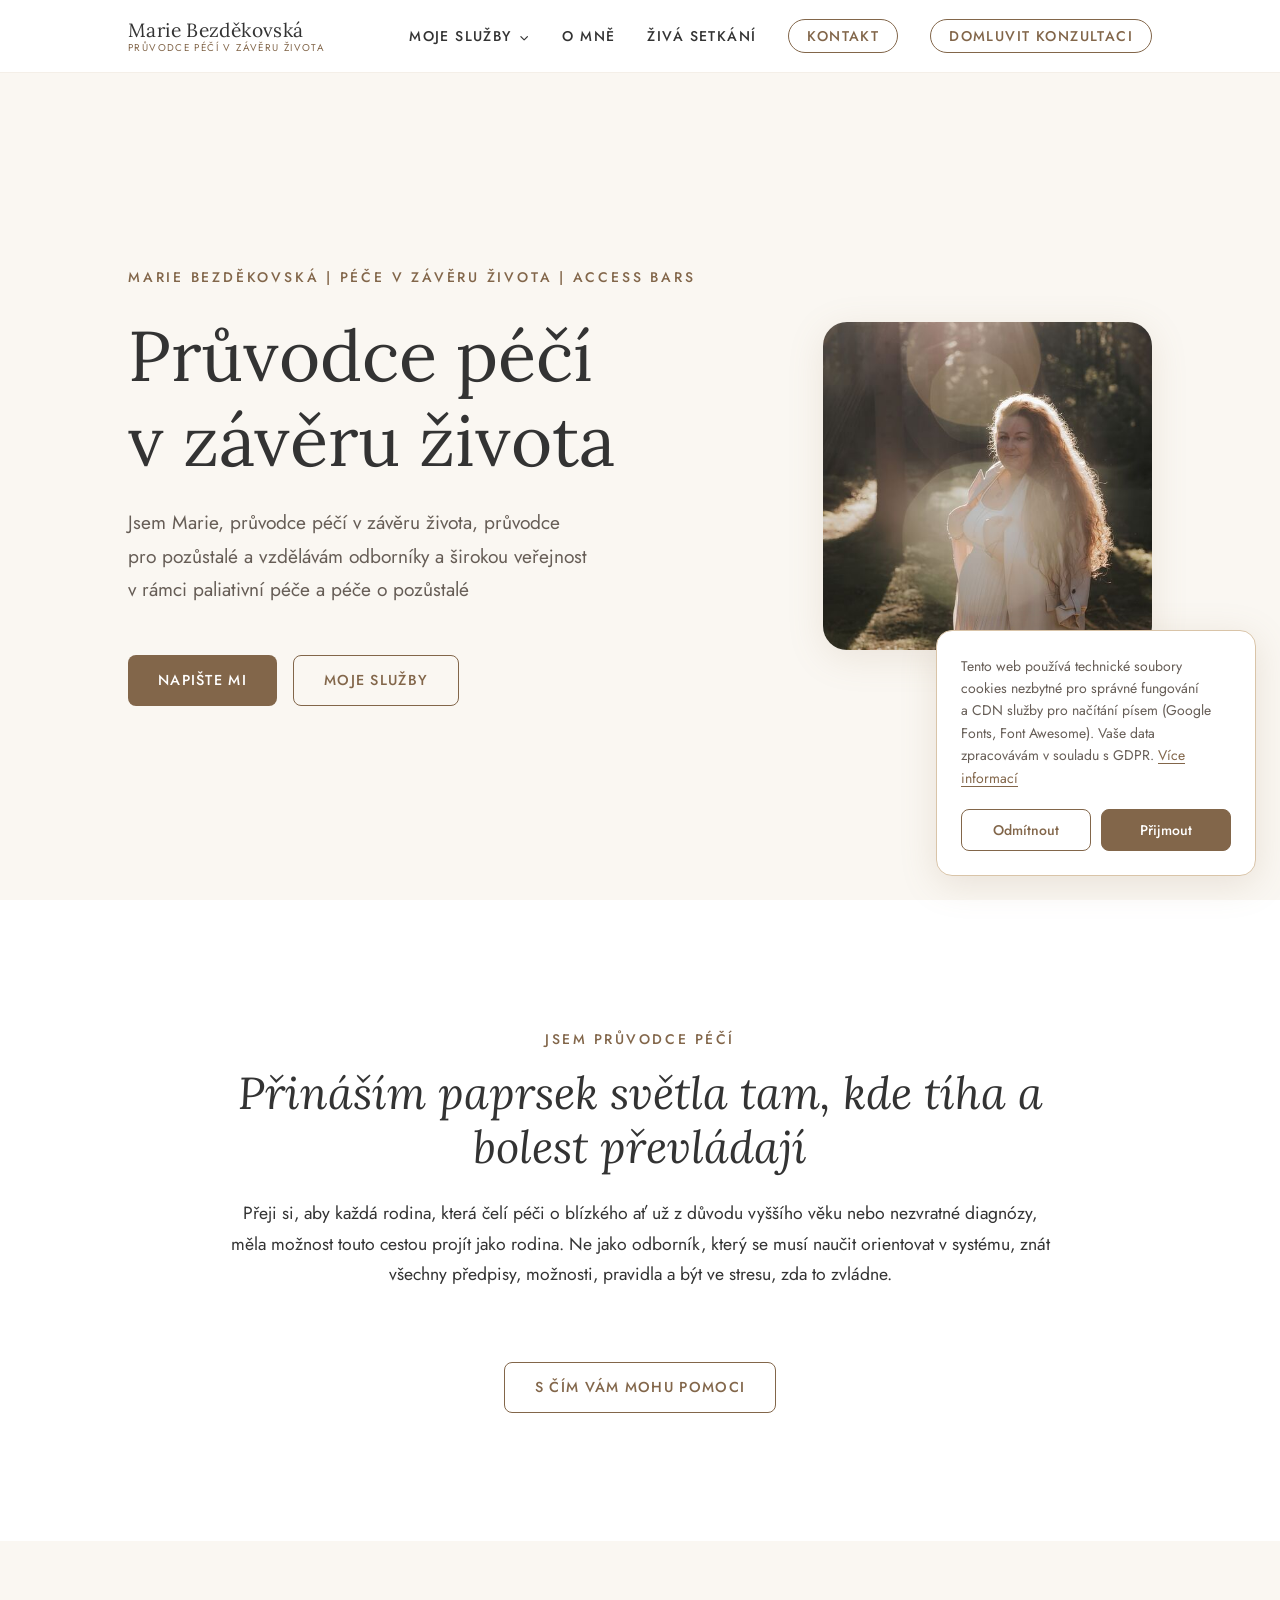
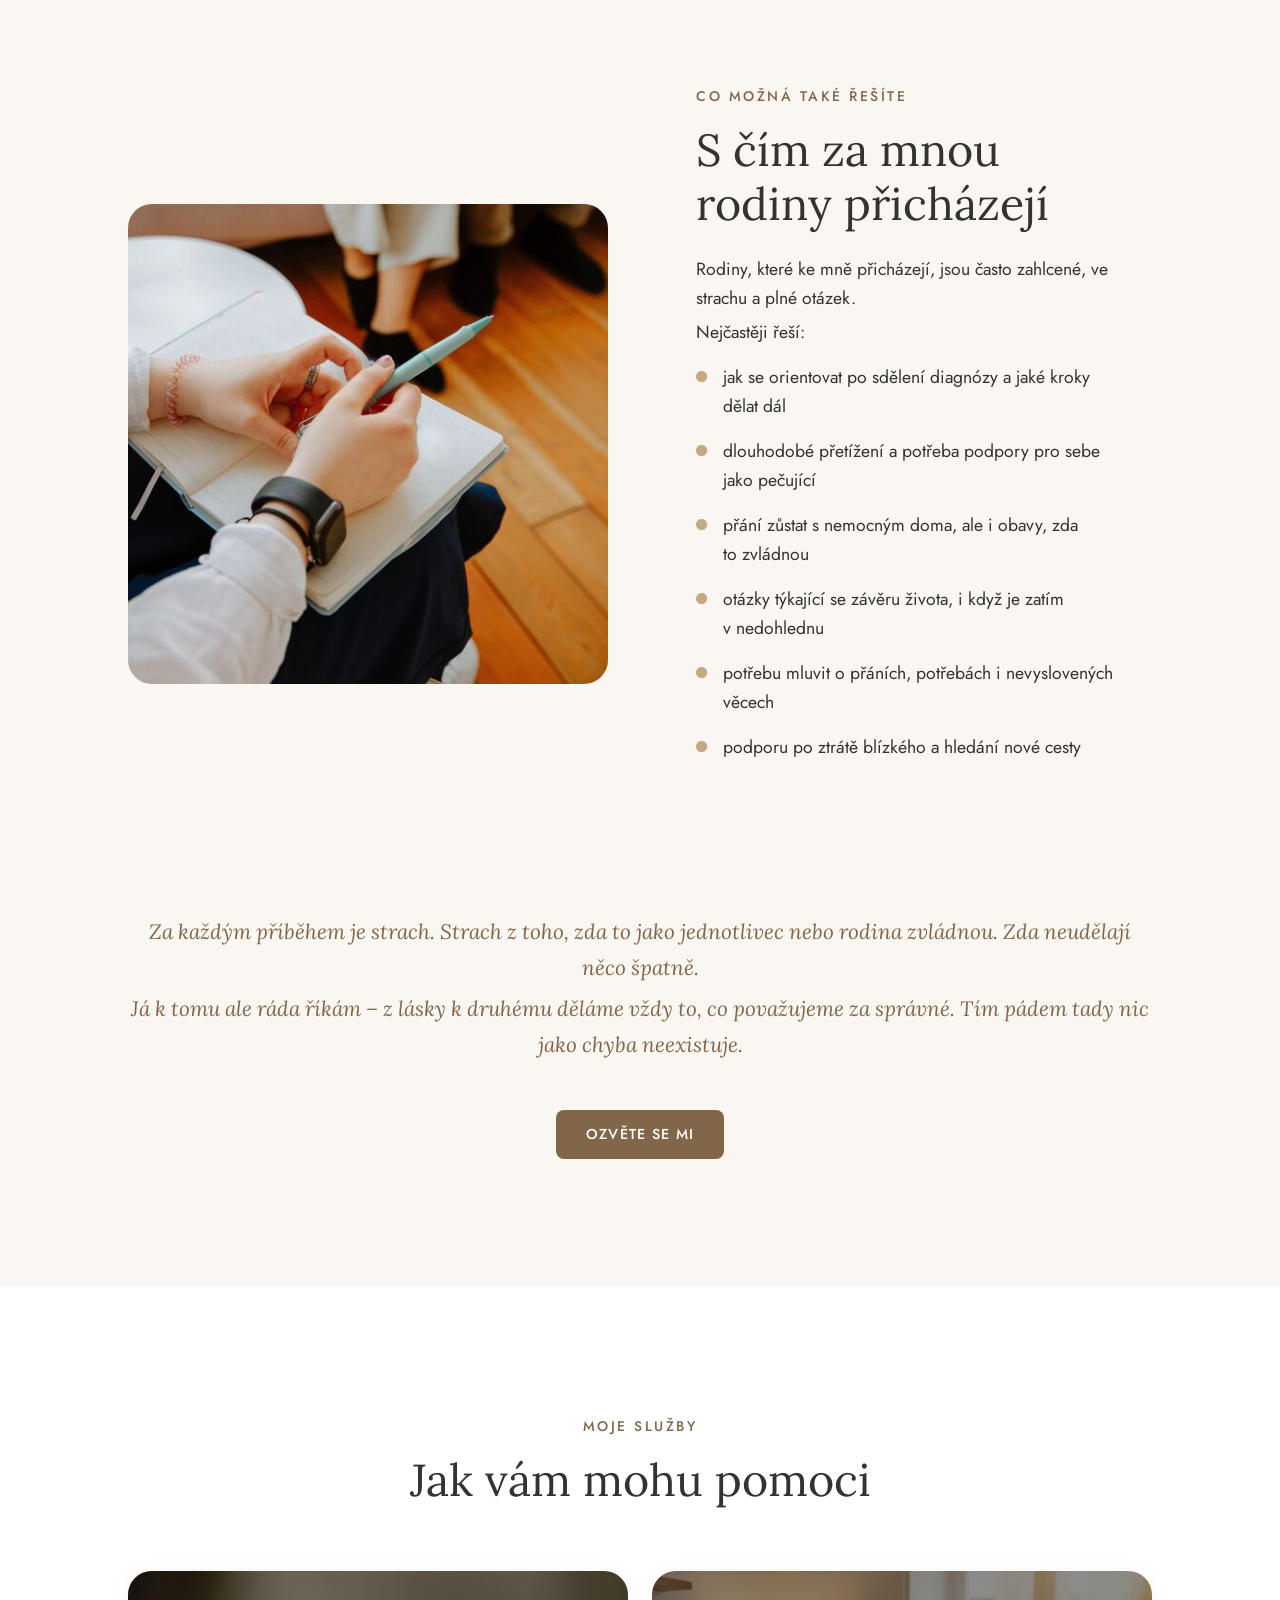
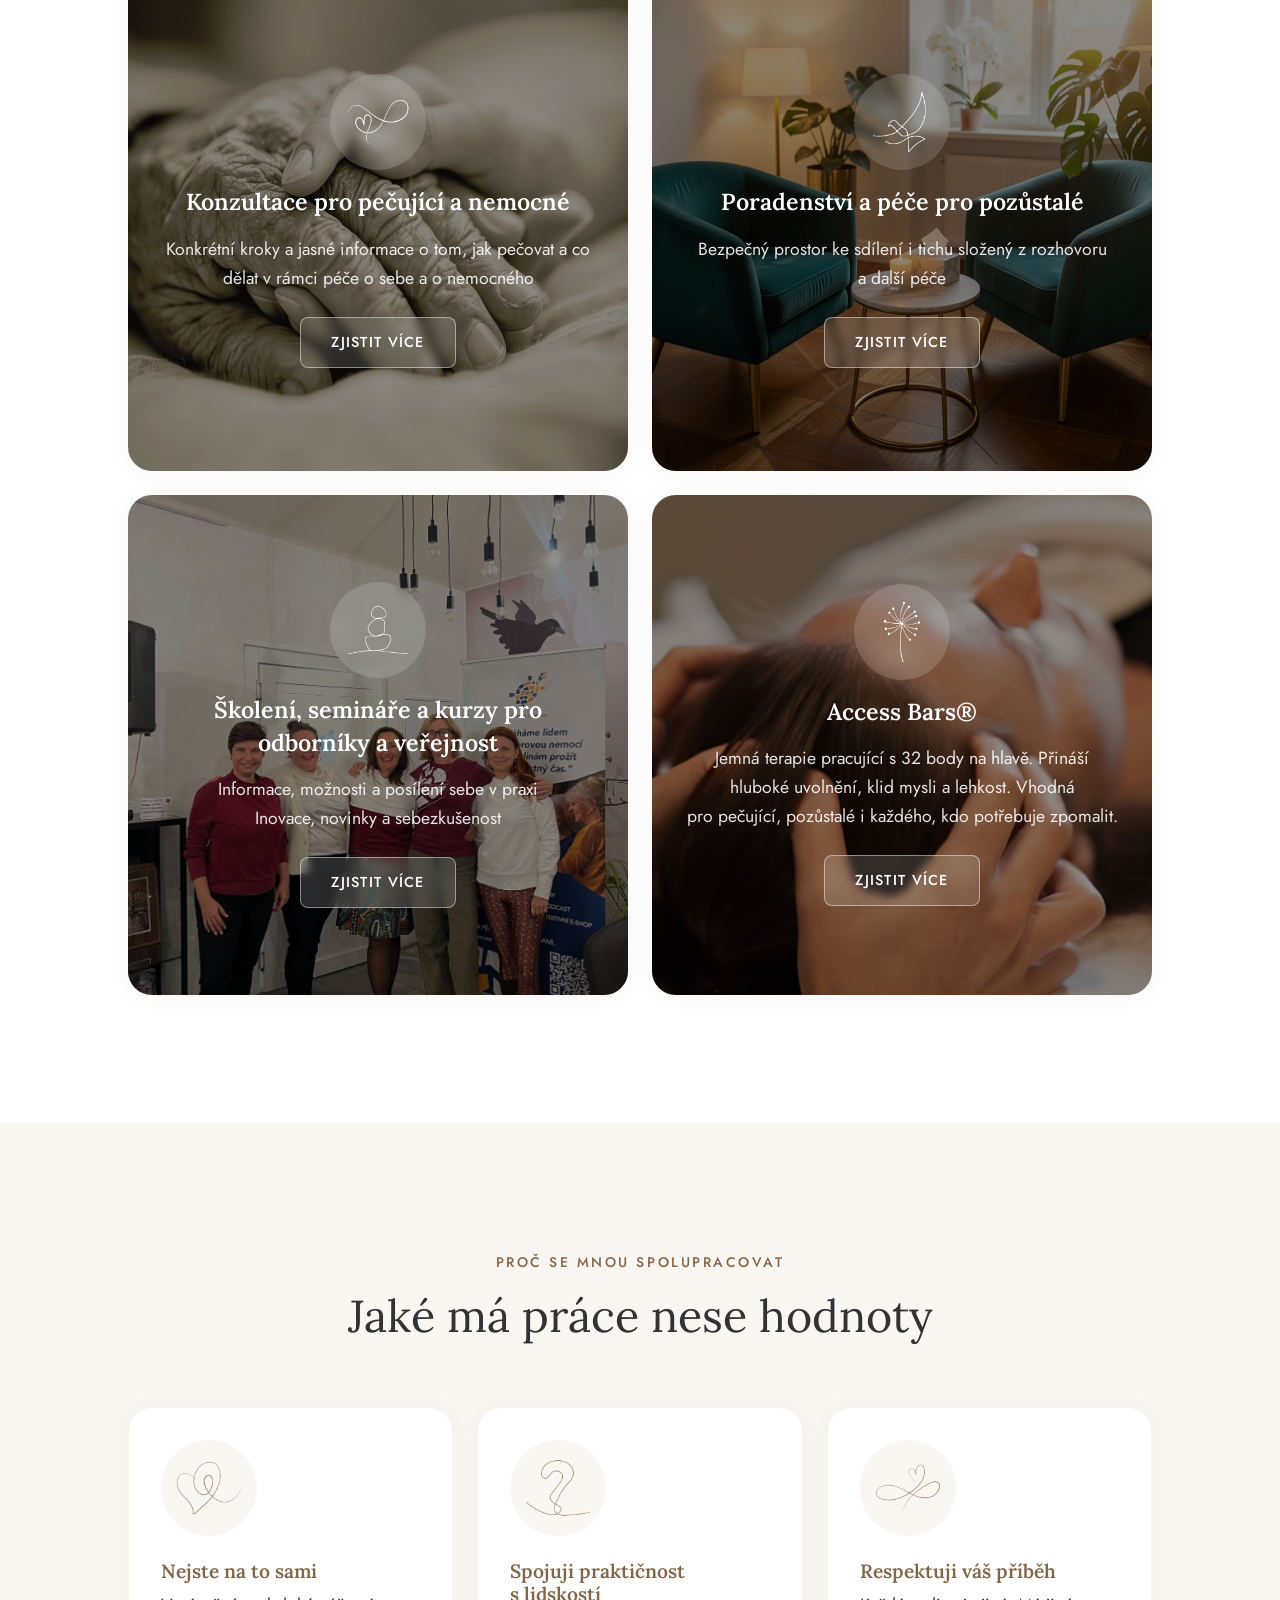
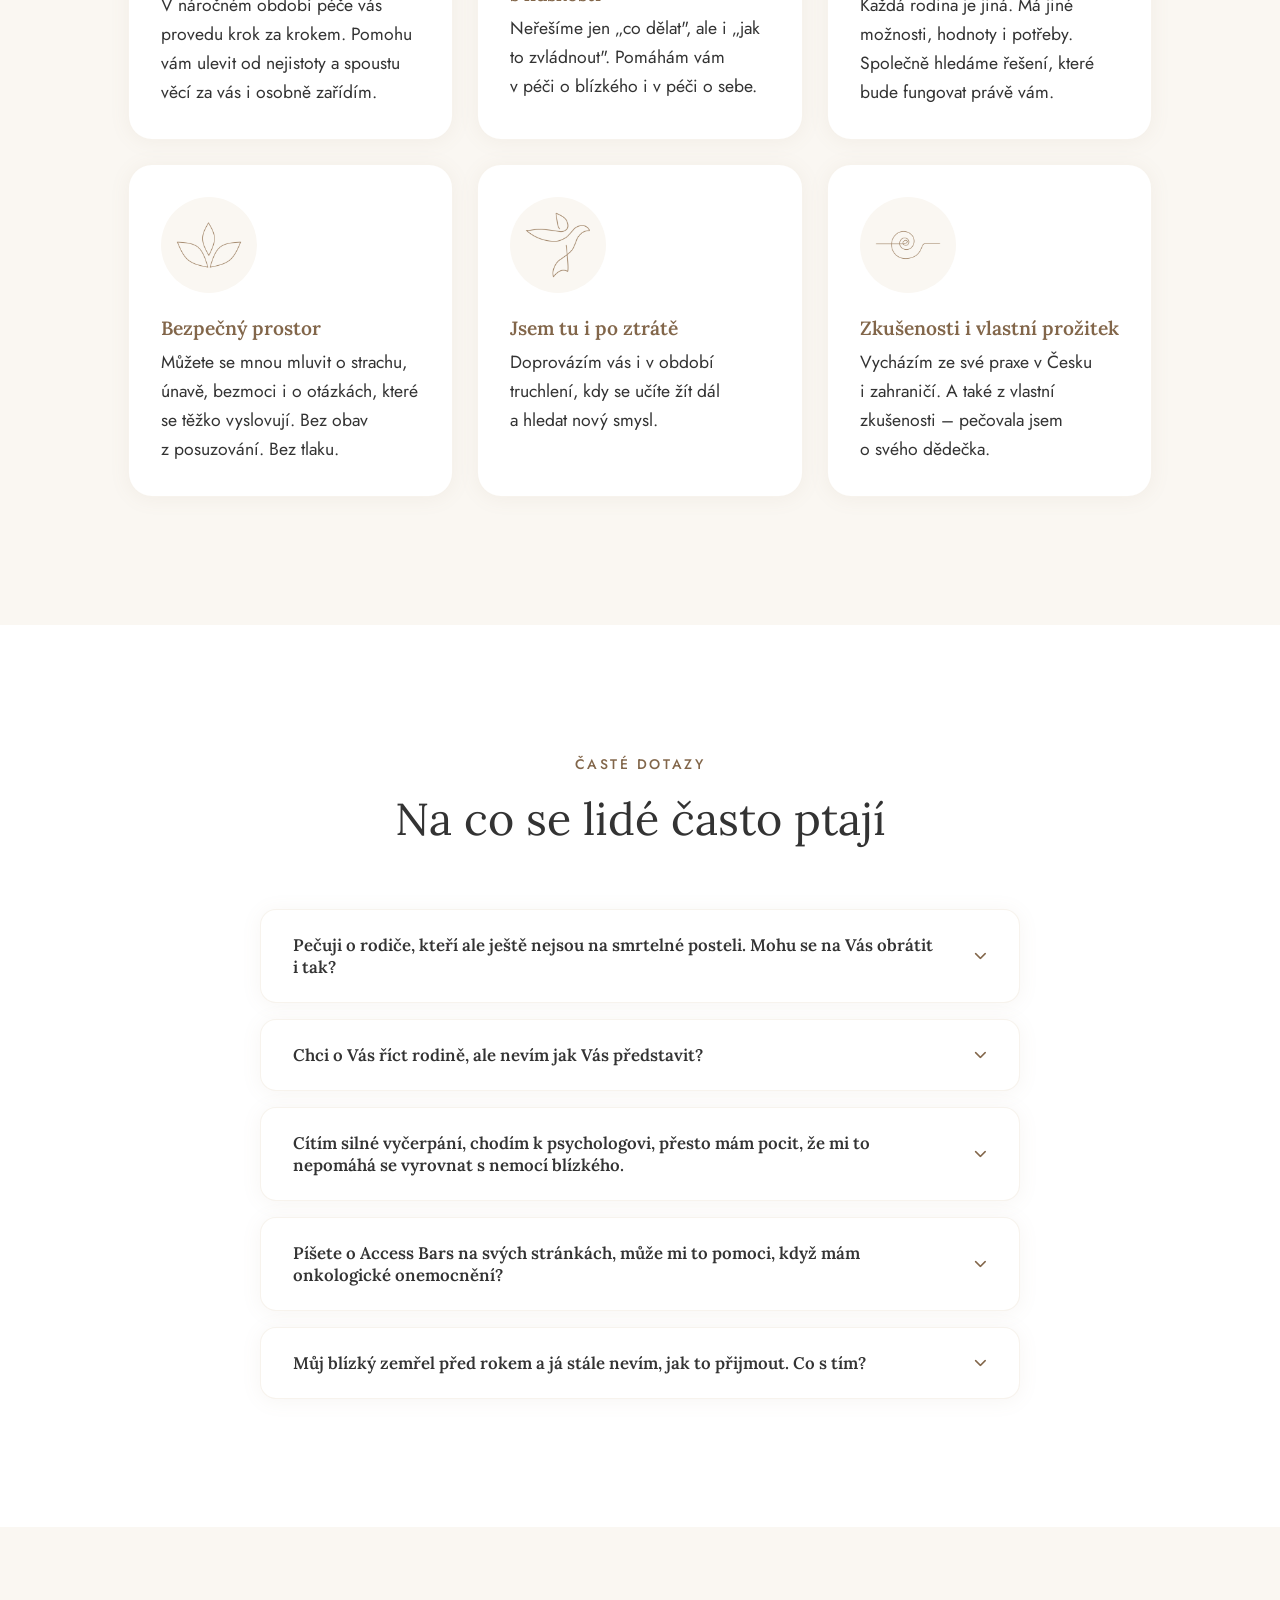
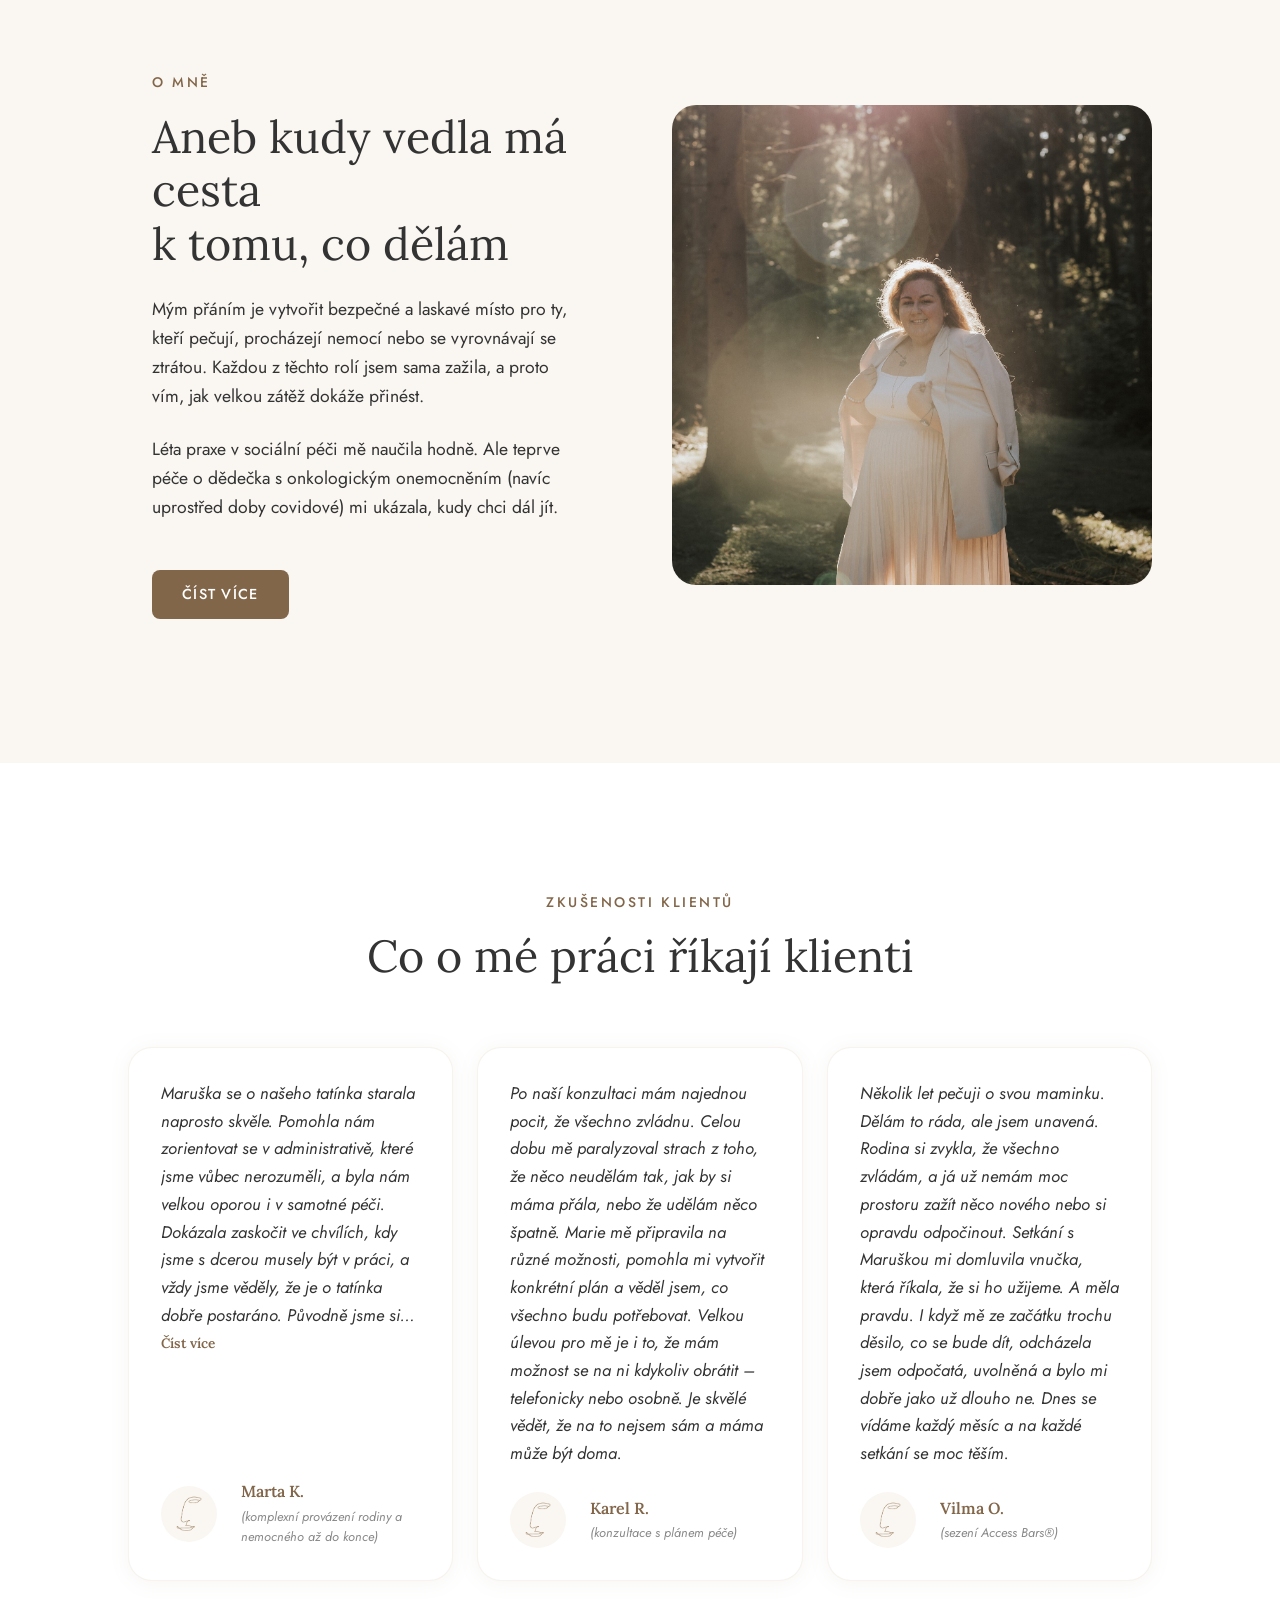
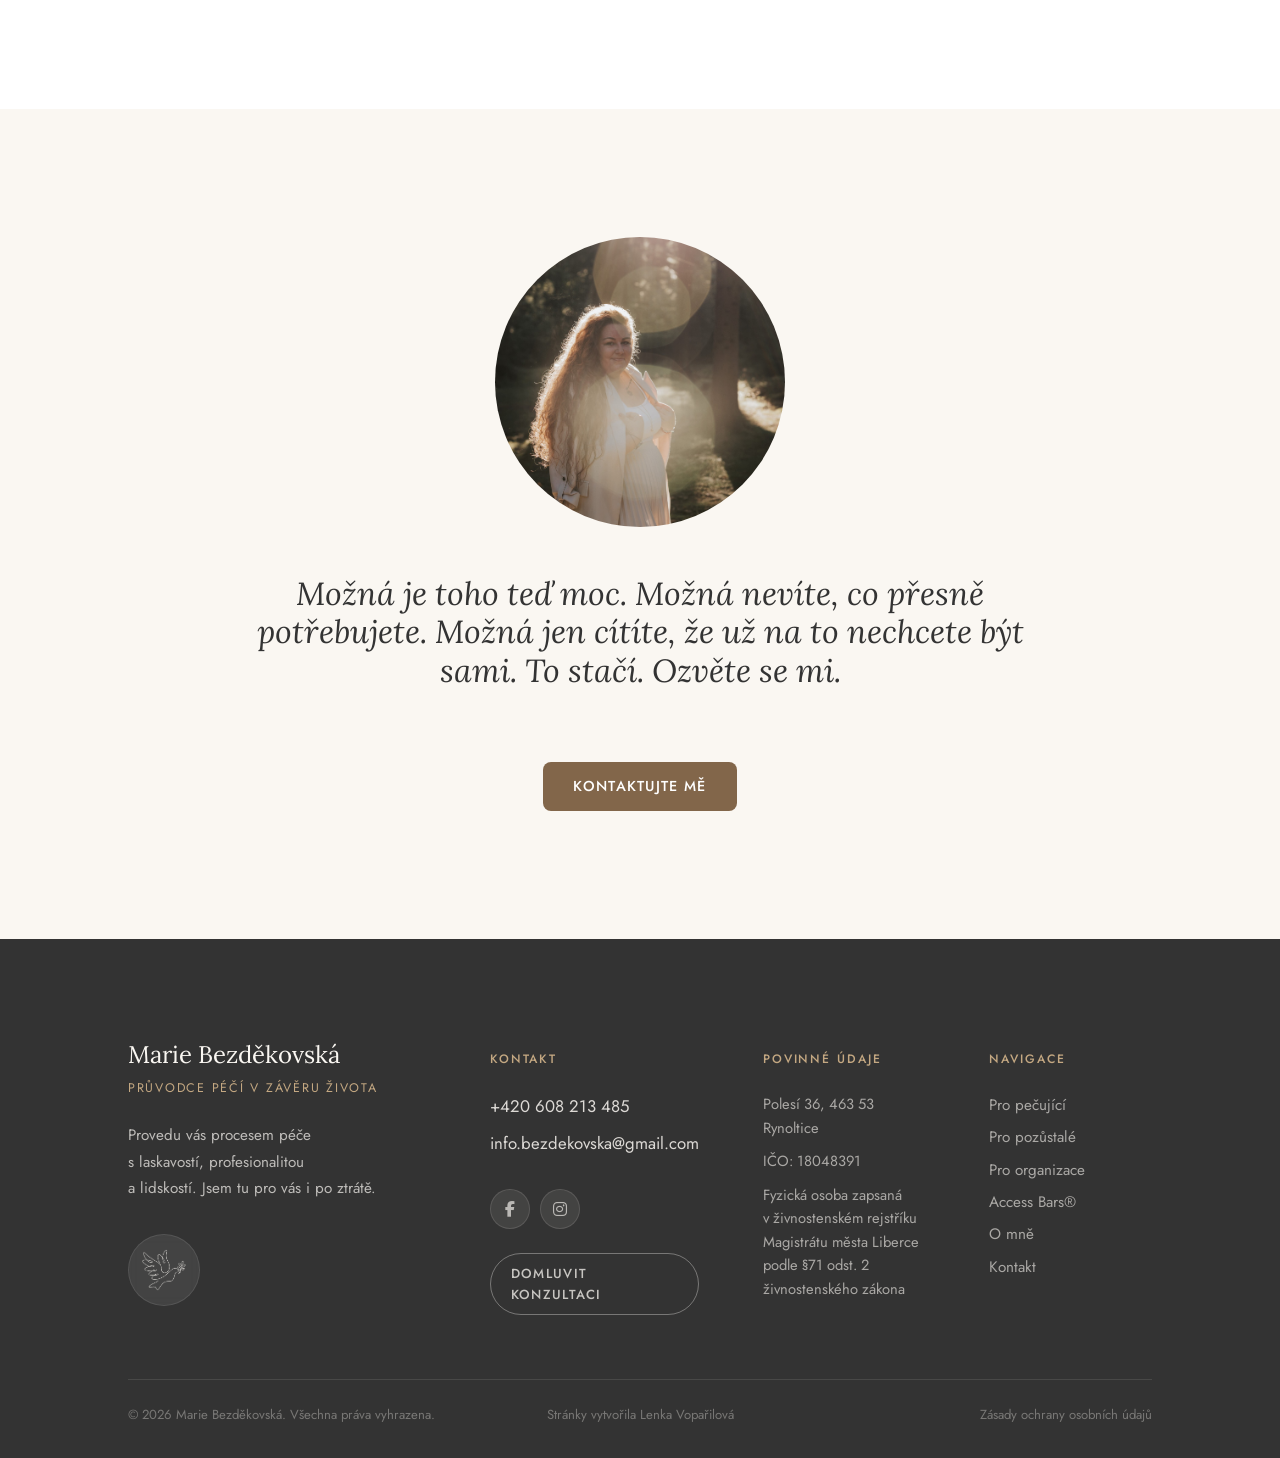
==== commit 987191c7: "300726-2" ====
--- a/index.html
+++ b/index.html
@@ -97,6 +97,7 @@
                     </ul>
                 </li>
                 <li class="nav__item"><a href="/o-mne" class="nav__link">O&nbsp;mně</a></li>
+                <li class="nav__item"><a href="/besedy" class="nav__link">Živá setkání</a></li>
                 <li class="nav__item"><a href="/kontakt" class="nav__link nav__link--btn">Kontakt</a></li>
                 <li class="nav__item"><a href="https://calendly.com/info-bezdekovska/mariebezdekovska"
                         class="nav__link nav__link--cta" target="_blank" rel="noopener noreferrer">Domluvit
@@ -117,6 +118,7 @@
             <a href="/organizace" class="nav__mob-link nav__mob-link--sub">Pro organizace</a>
             <a href="/access-bars" class="nav__mob-link nav__mob-link--sub">Access Bars®</a>
             <a href="/o-mne" class="nav__mob-link">O&nbsp;mně</a>
+            <a href="/besedy" class="nav__mob-link">Živá setkání</a>
             <a href="/kontakt" class="nav__mob-link nav__mob-link--btn">Kontakt</a>
             <a href="https://calendly.com/info-bezdekovska/mariebezdekovska" class="nav__mob-link nav__mob-link--cta"
                 target="_blank" rel="noopener noreferrer">Domluvit konzultaci</a>
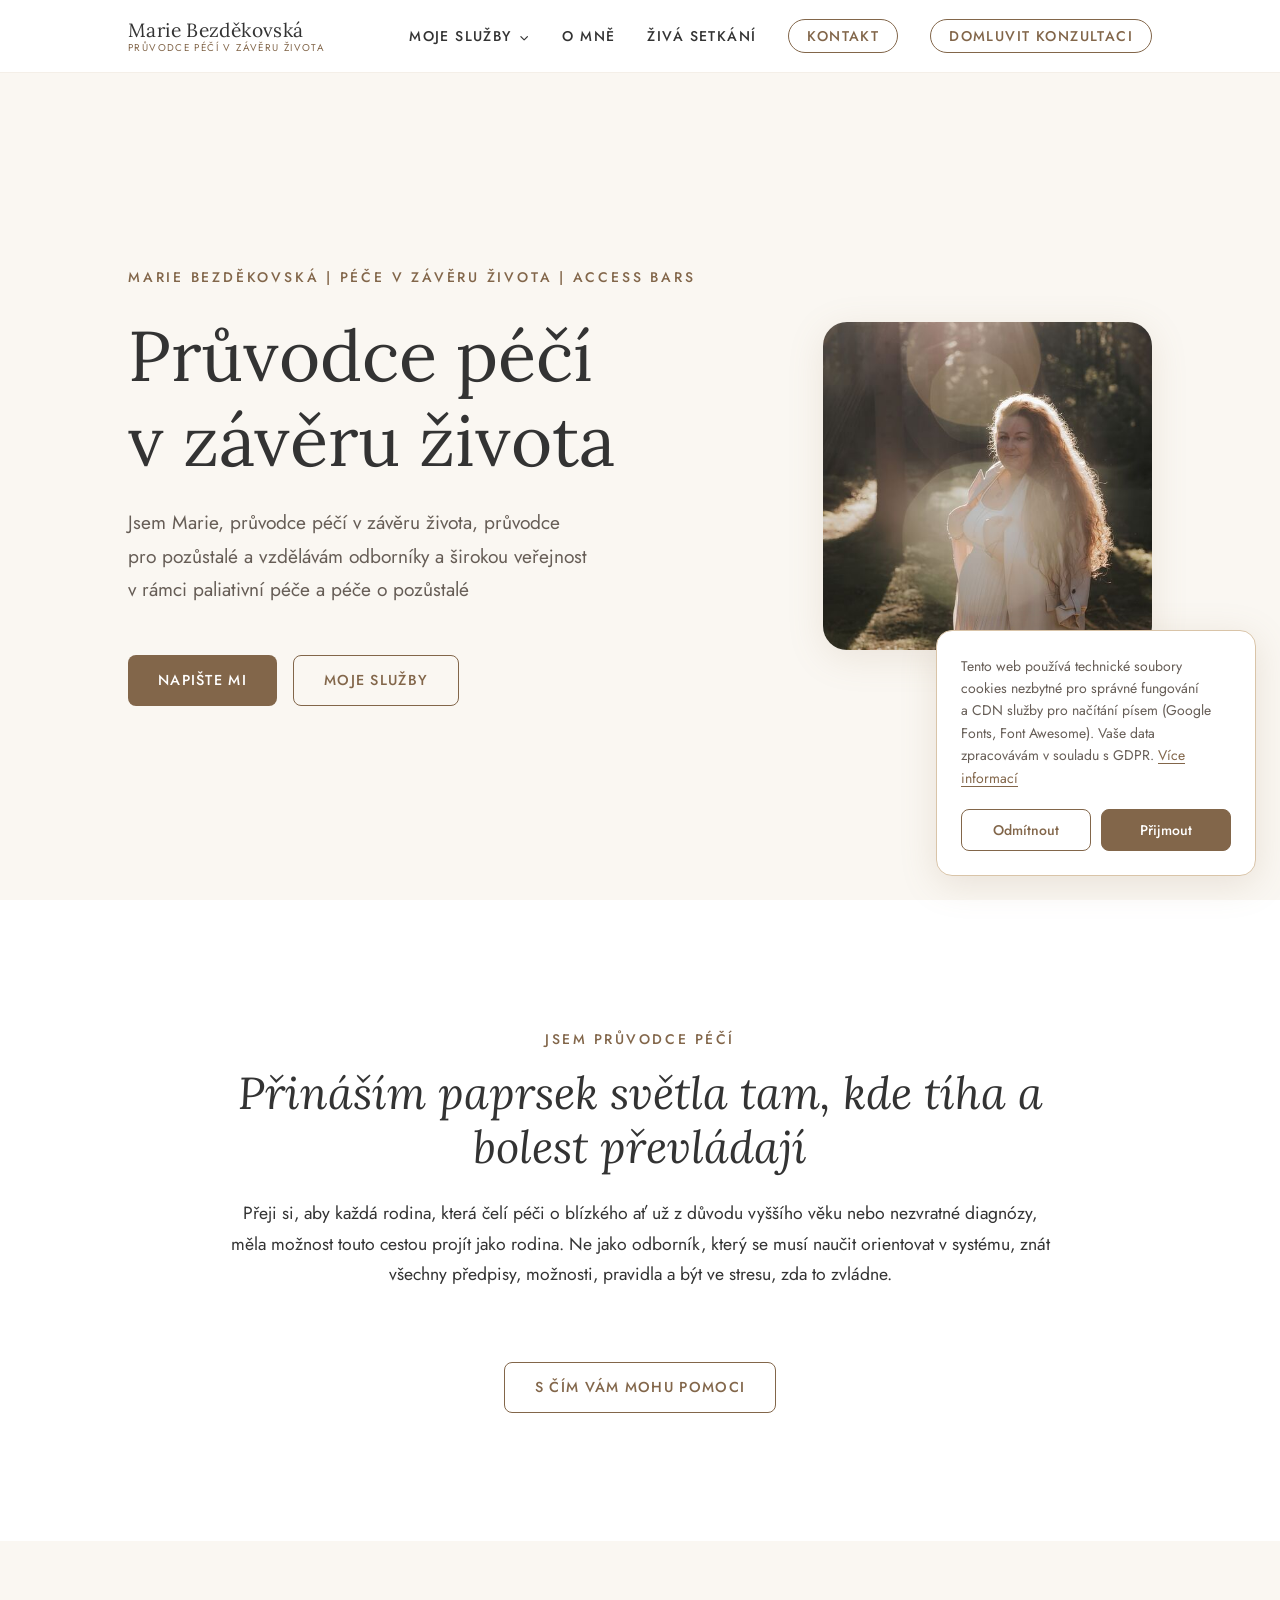
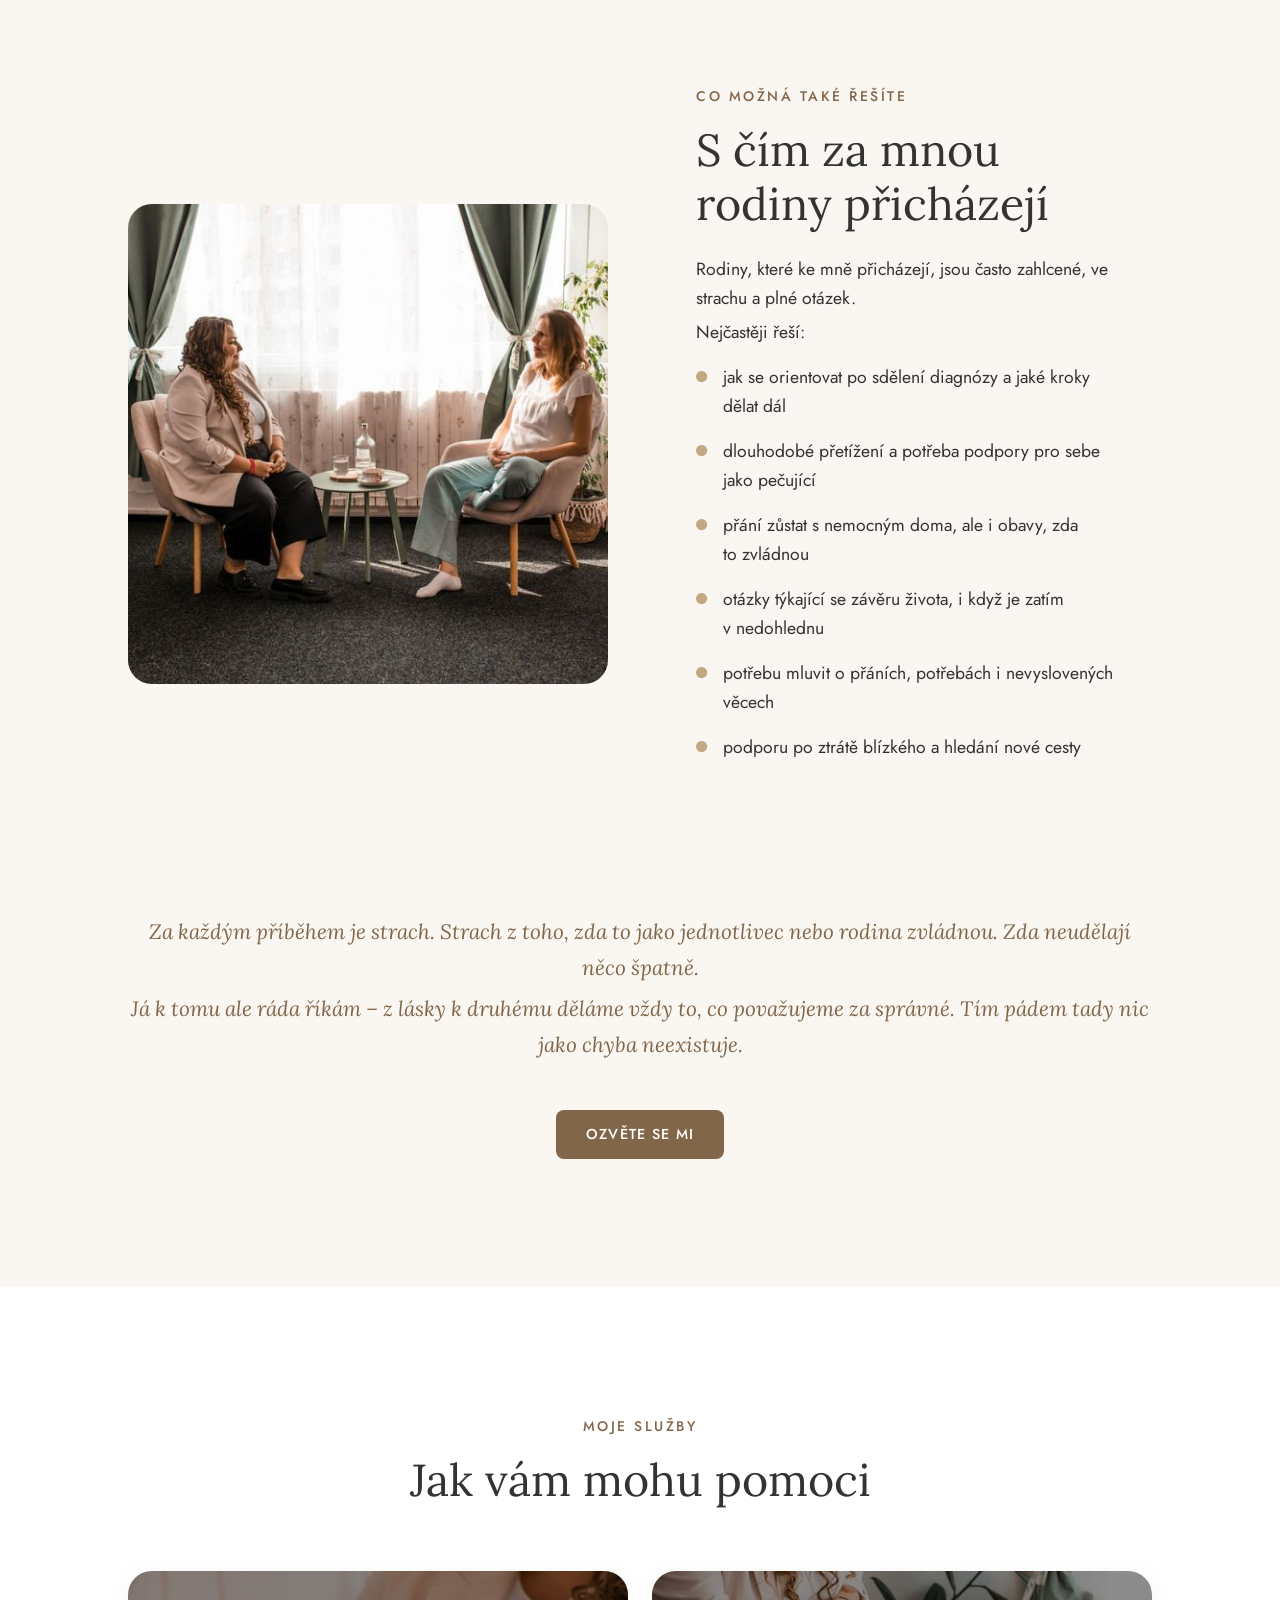
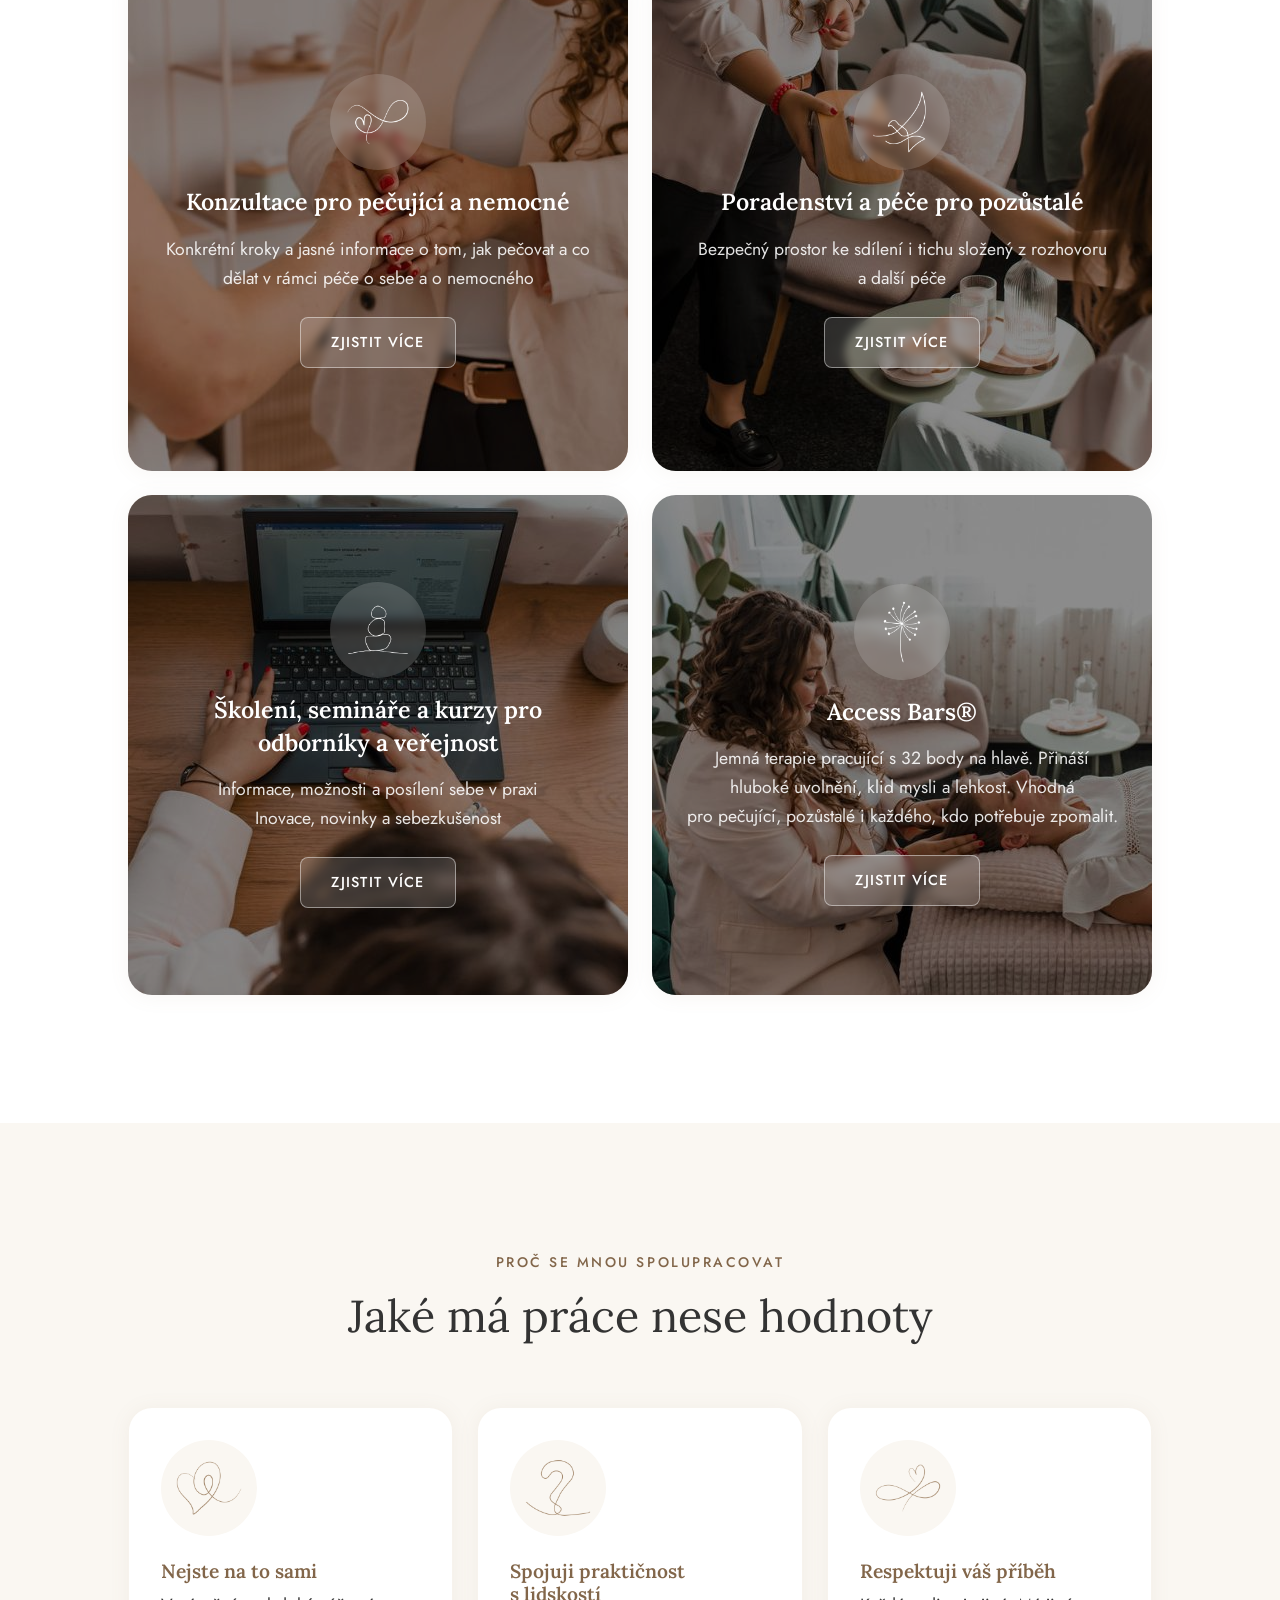
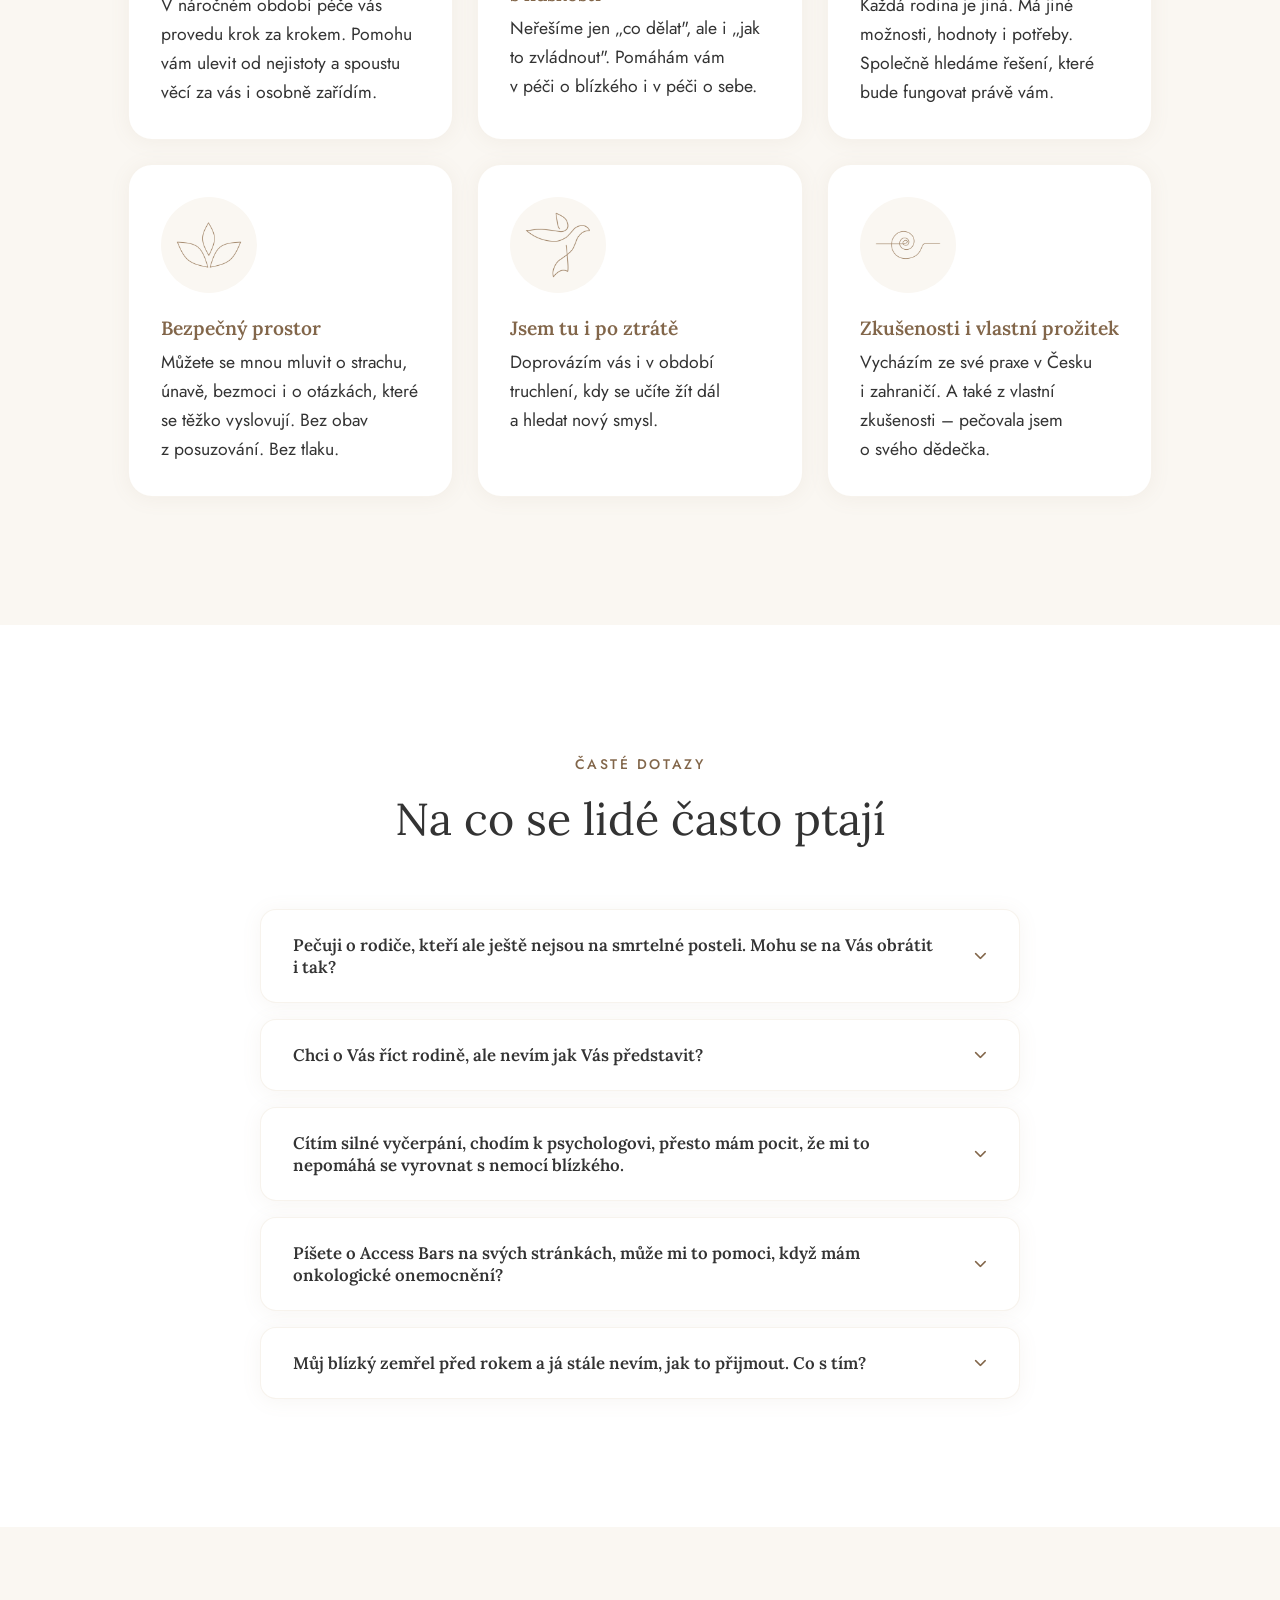
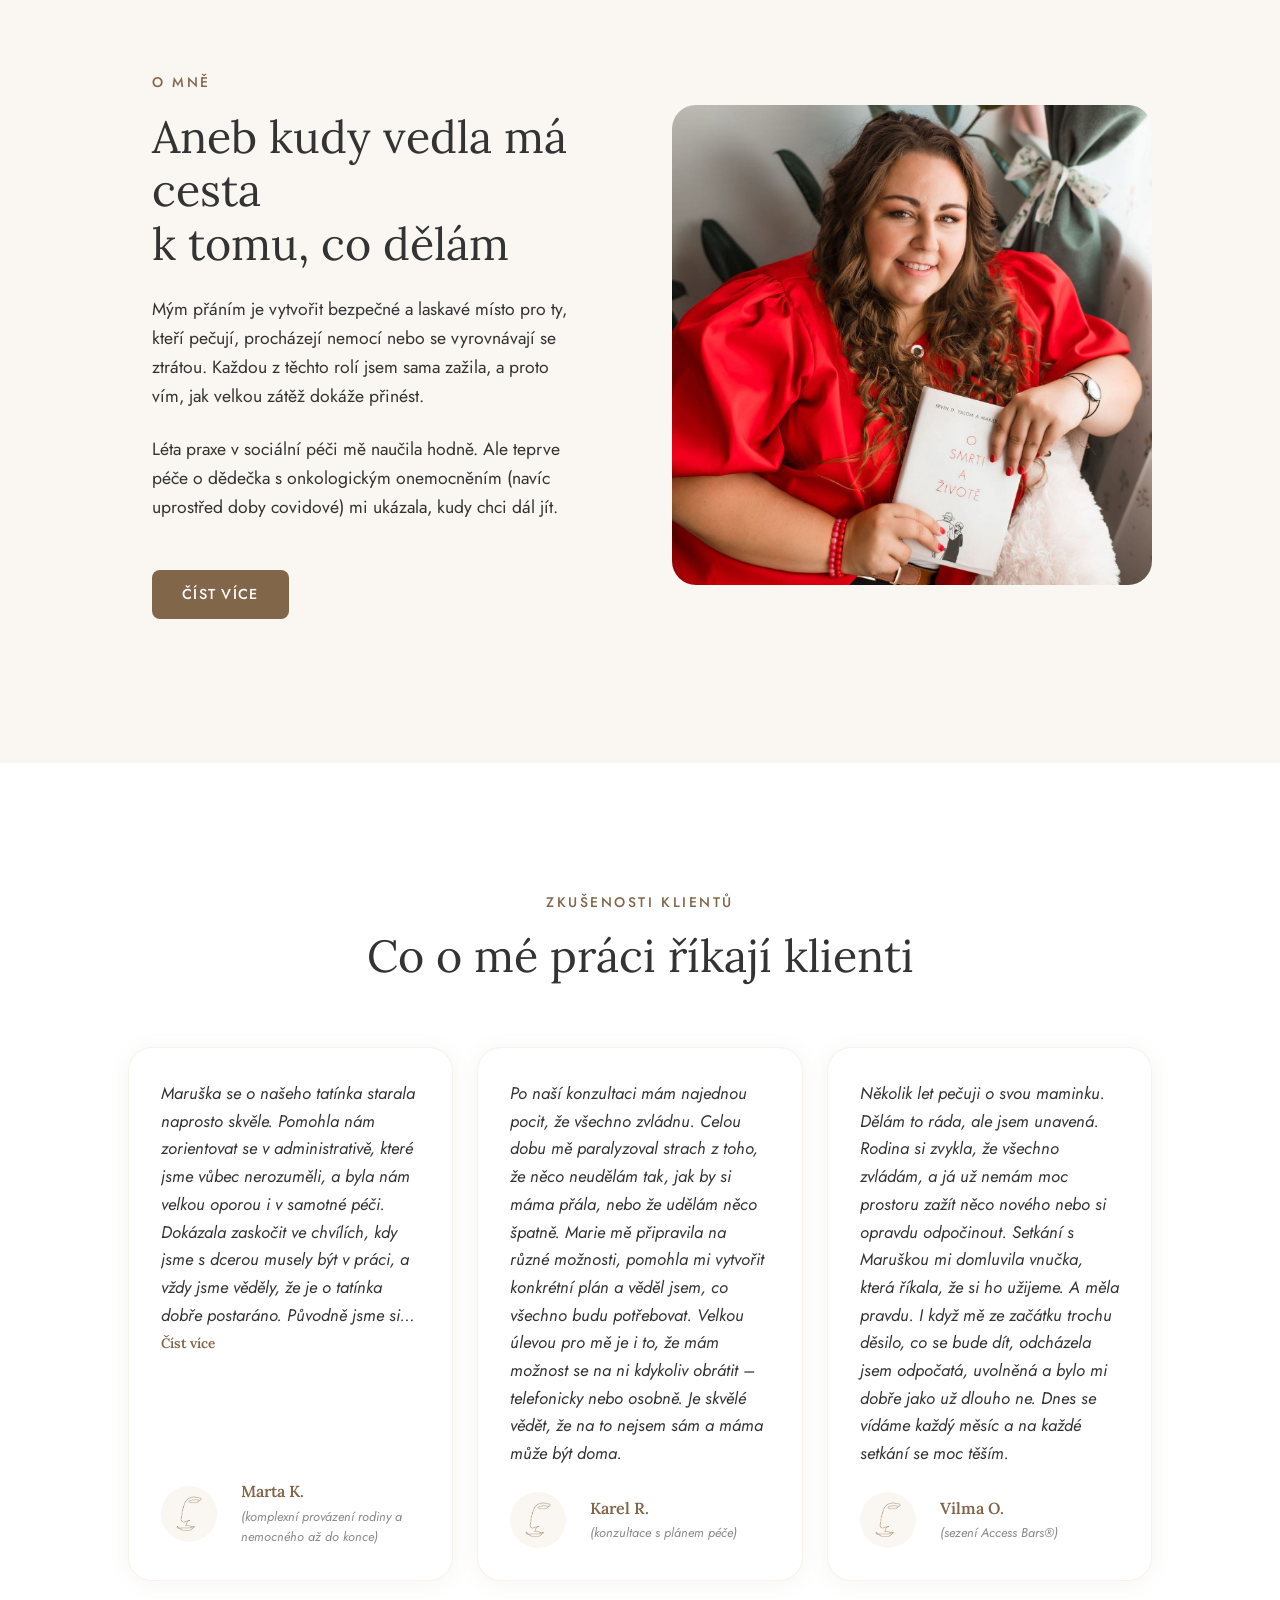
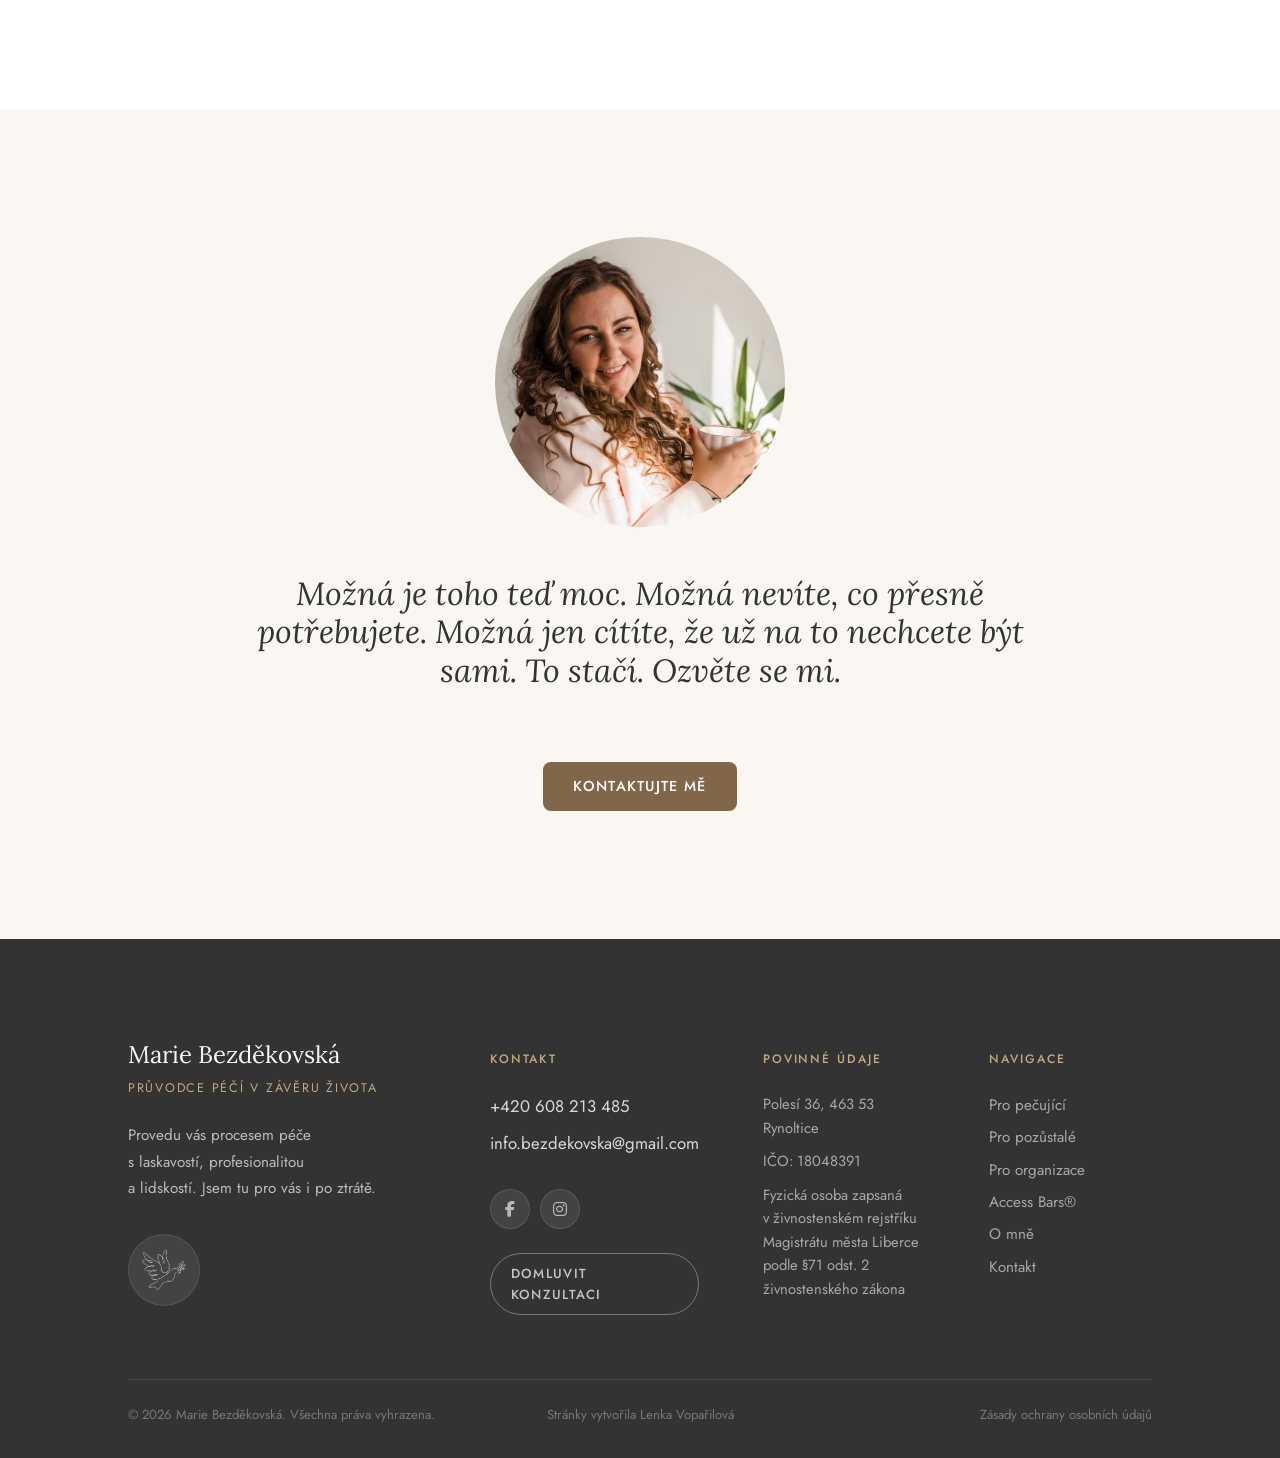
==== commit 316e833b: "Vymena fotek - 1. davka (index.html + sdilene fotky) Nahrazeno 7 fotek novymi verzemi (marie_sezeni," ====
--- a/index.html
+++ b/index.html
@@ -99,7 +99,7 @@
                 <li class="nav__item"><a href="/o-mne" class="nav__link">O&nbsp;mně</a></li>
                 <li class="nav__item"><a href="/besedy" class="nav__link">Živá setkání</a></li>
                 <li class="nav__item"><a href="/kontakt" class="nav__link nav__link--btn">Kontakt</a></li>
-                <li class="nav__item"><a href="https://calendly.com/info-bezdekovska/mariebezdekovska"
+                <li class="nav__item"><a href="https://calendly.com/info-bezdekovska"
                         class="nav__link nav__link--cta" target="_blank" rel="noopener noreferrer">Domluvit
                         konzultaci</a></li>
             </ul>
@@ -120,7 +120,7 @@
             <a href="/o-mne" class="nav__mob-link">O&nbsp;mně</a>
             <a href="/besedy" class="nav__mob-link">Živá setkání</a>
             <a href="/kontakt" class="nav__mob-link nav__mob-link--btn">Kontakt</a>
-            <a href="https://calendly.com/info-bezdekovska/mariebezdekovska" class="nav__mob-link nav__mob-link--cta"
+            <a href="https://calendly.com/info-bezdekovska" class="nav__mob-link nav__mob-link--cta"
                 target="_blank" rel="noopener noreferrer">Domluvit konzultaci</a>
         </nav>
     </nav>
@@ -189,7 +189,7 @@
                 <div class="split__grid">
 
                     <div class="split__img-wrap split__img-wrap--square reveal">
-                        <img src="Obrazky/marie_sezeni.jpg" alt="Laskavé doprovázení a podpora pečujících i pozůstalých"
+                        <img src="Obrazky/marie_konzultace_2026.jpg" alt="Laskavé doprovázení a podpora pečujících i pozůstalých"
                             class="split__img" loading="lazy" width="600" height="800">
                     </div>
 
@@ -250,7 +250,7 @@
                     <!-- Pro pečující -->
                     <article class="svc-card reveal rv-d1">
                         <div class="svc-card__media">
-                            <img src="Obrazky/pro_pecujici.jpg" alt="Konzultace pro pečující osoby" loading="lazy"
+                            <img src="Obrazky/pecujici_nemocni_konzultace_2026.jpg" alt="Konzultace pro pečující osoby" loading="lazy"
                                 width="600" height="600">
                         </div>
                         <div class="svc-card__body">
@@ -270,7 +270,7 @@
                     <!-- Pro pozůstalé -->
                     <article class="svc-card reveal rv-d2">
                         <div class="svc-card__media">
-                            <img src="Obrazky/pro_pozustale.png" alt="Podpora pro pozůstalé" loading="lazy" width="600"
+                            <img src="Obrazky/pozustali_podpora_2026.jpg" alt="Podpora pro pozůstalé" loading="lazy" width="600"
                                 height="600">
                         </div>
                         <div class="svc-card__body">
@@ -289,7 +289,7 @@
                     <!-- Pro organizace -->
                     <article class="svc-card reveal rv-d3">
                         <div class="svc-card__media">
-                            <img src="Obrazky/pro_organizace.jpg" alt="Školení a workshopy pro organizace"
+                            <img src="Obrazky/skoleni_seminare_2026.jpg" alt="Školení a workshopy pro organizace"
                                 loading="lazy" width="600" height="600">
                         </div>
                         <div class="svc-card__body">
@@ -309,7 +309,7 @@
                     <!-- Access Bars -->
                     <article class="svc-card reveal rv-d4">
                         <div class="svc-card__media">
-                            <img src="Obrazky/access_bars.jpg" alt="Terapie Access Bars – jemná práce s body na hlavě"
+                            <img src="Obrazky/access_bars_pece_2026.jpg" alt="Terapie Access Bars – jemná práce s body na hlavě"
                                 loading="lazy" width="600" height="600">
                         </div>
                         <div class="svc-card__body">
@@ -495,7 +495,7 @@
                 <div class="split__grid split__grid--flip">
 
                     <div class="split__img-wrap split__img-wrap--square reveal">
-                        <img src="Obrazky/marie_omne.jpg" alt="Marie Bezděkovská – o mně" class="split__img"
+                        <img src="Obrazky/marie_o_mne_2026.jpg" alt="Marie Bezděkovská – o mně" class="split__img"
                             loading="lazy" width="800" height="800">
                     </div>
 
@@ -615,7 +615,7 @@
                 <div class="intro__inner">
 
                     <div class="contact__photo-wrap contact__photo-wrap--hero reveal">
-                        <img src="Obrazky/marie_kontakt.jpg" alt="Marie Bezděkovská" loading="lazy">
+                        <img src="Obrazky/marie_kontakt_2026.jpg" alt="Marie Bezděkovská" loading="lazy">
                     </div>
                     <h2 class="intro__title contact__intro-title reveal" id="contact-h">
                         Možná je toho teď moc. Možná nevíte, co přesně potřebujete. Možná jen cítíte,
@@ -671,7 +671,7 @@
                             <i class="fa-brands fa-instagram" aria-hidden="true"></i>
                         </a>
                     </div>
-                    <a href="https://calendly.com/info-bezdekovska/mariebezdekovska" class="footer__cta-btn"
+                    <a href="https://calendly.com/info-bezdekovska" class="footer__cta-btn"
                         target="_blank" rel="noopener noreferrer">Domluvit konzultaci</a>
                 </div>
 
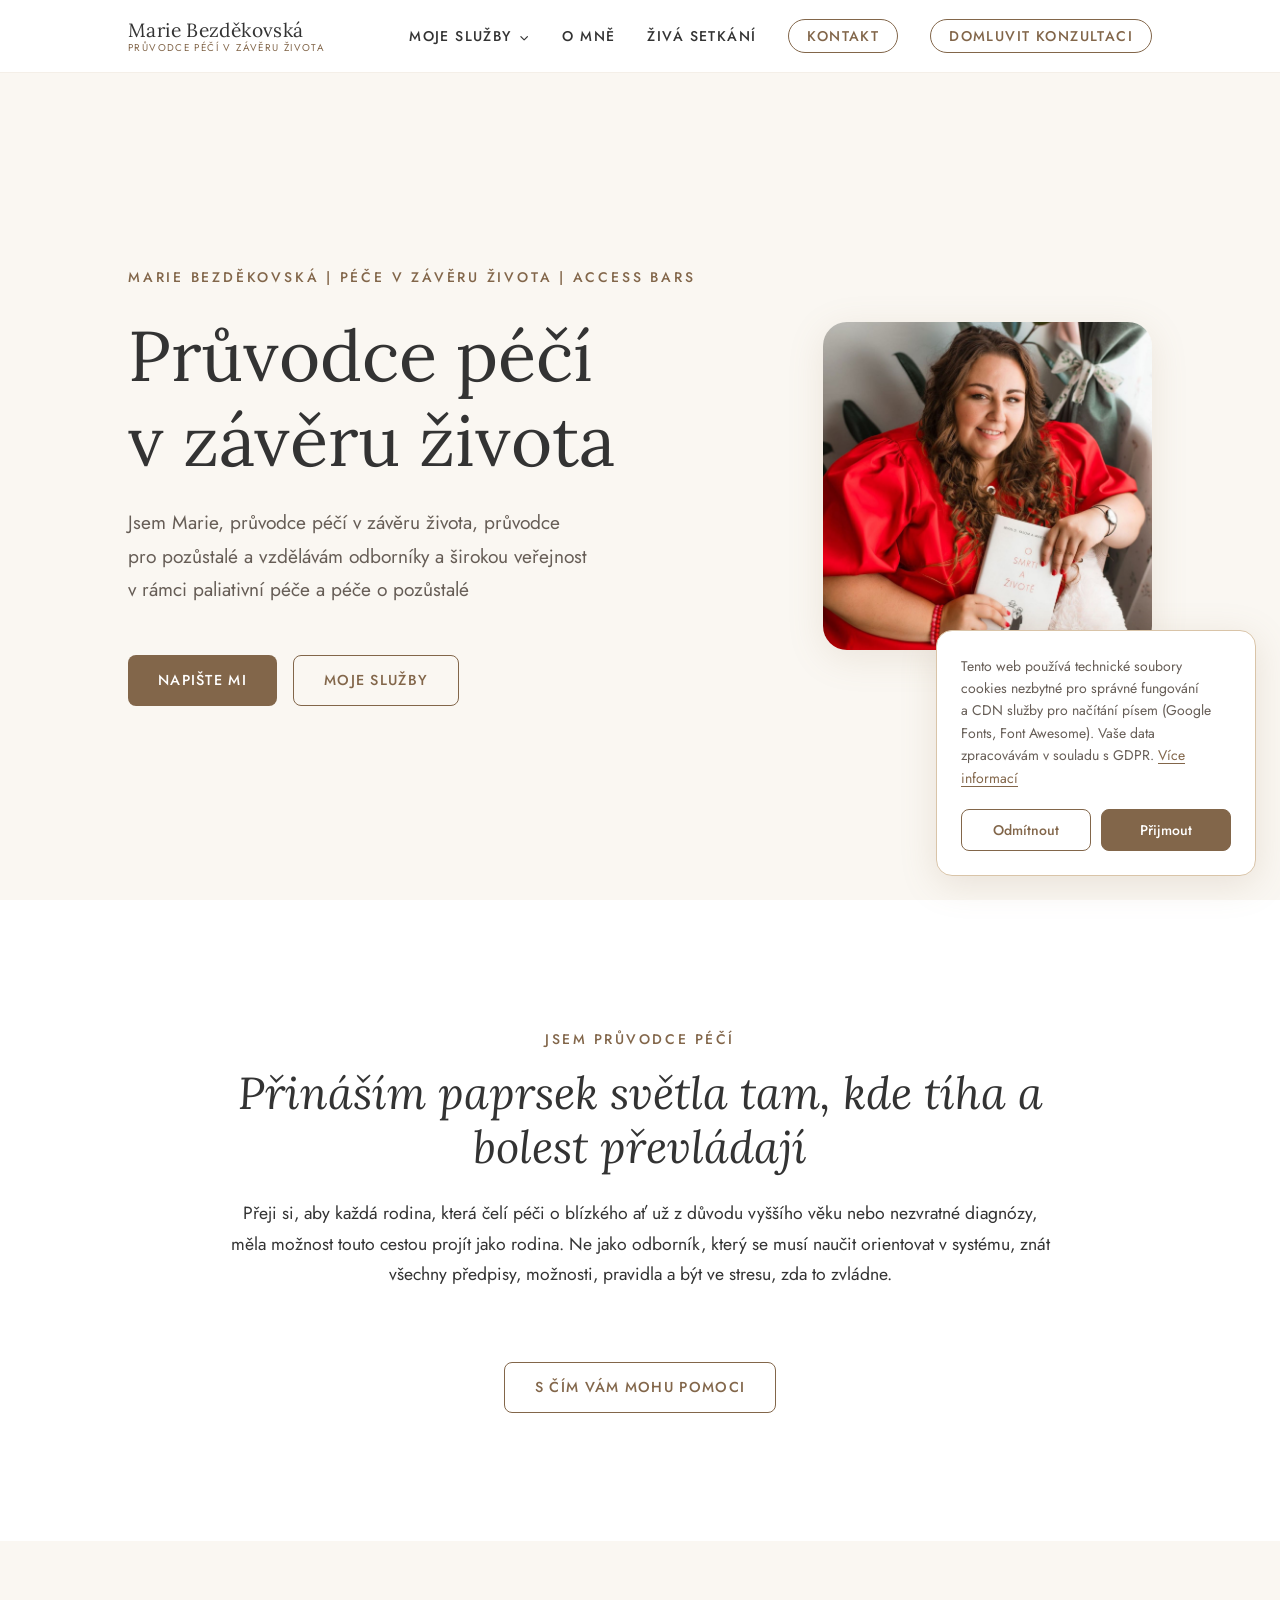
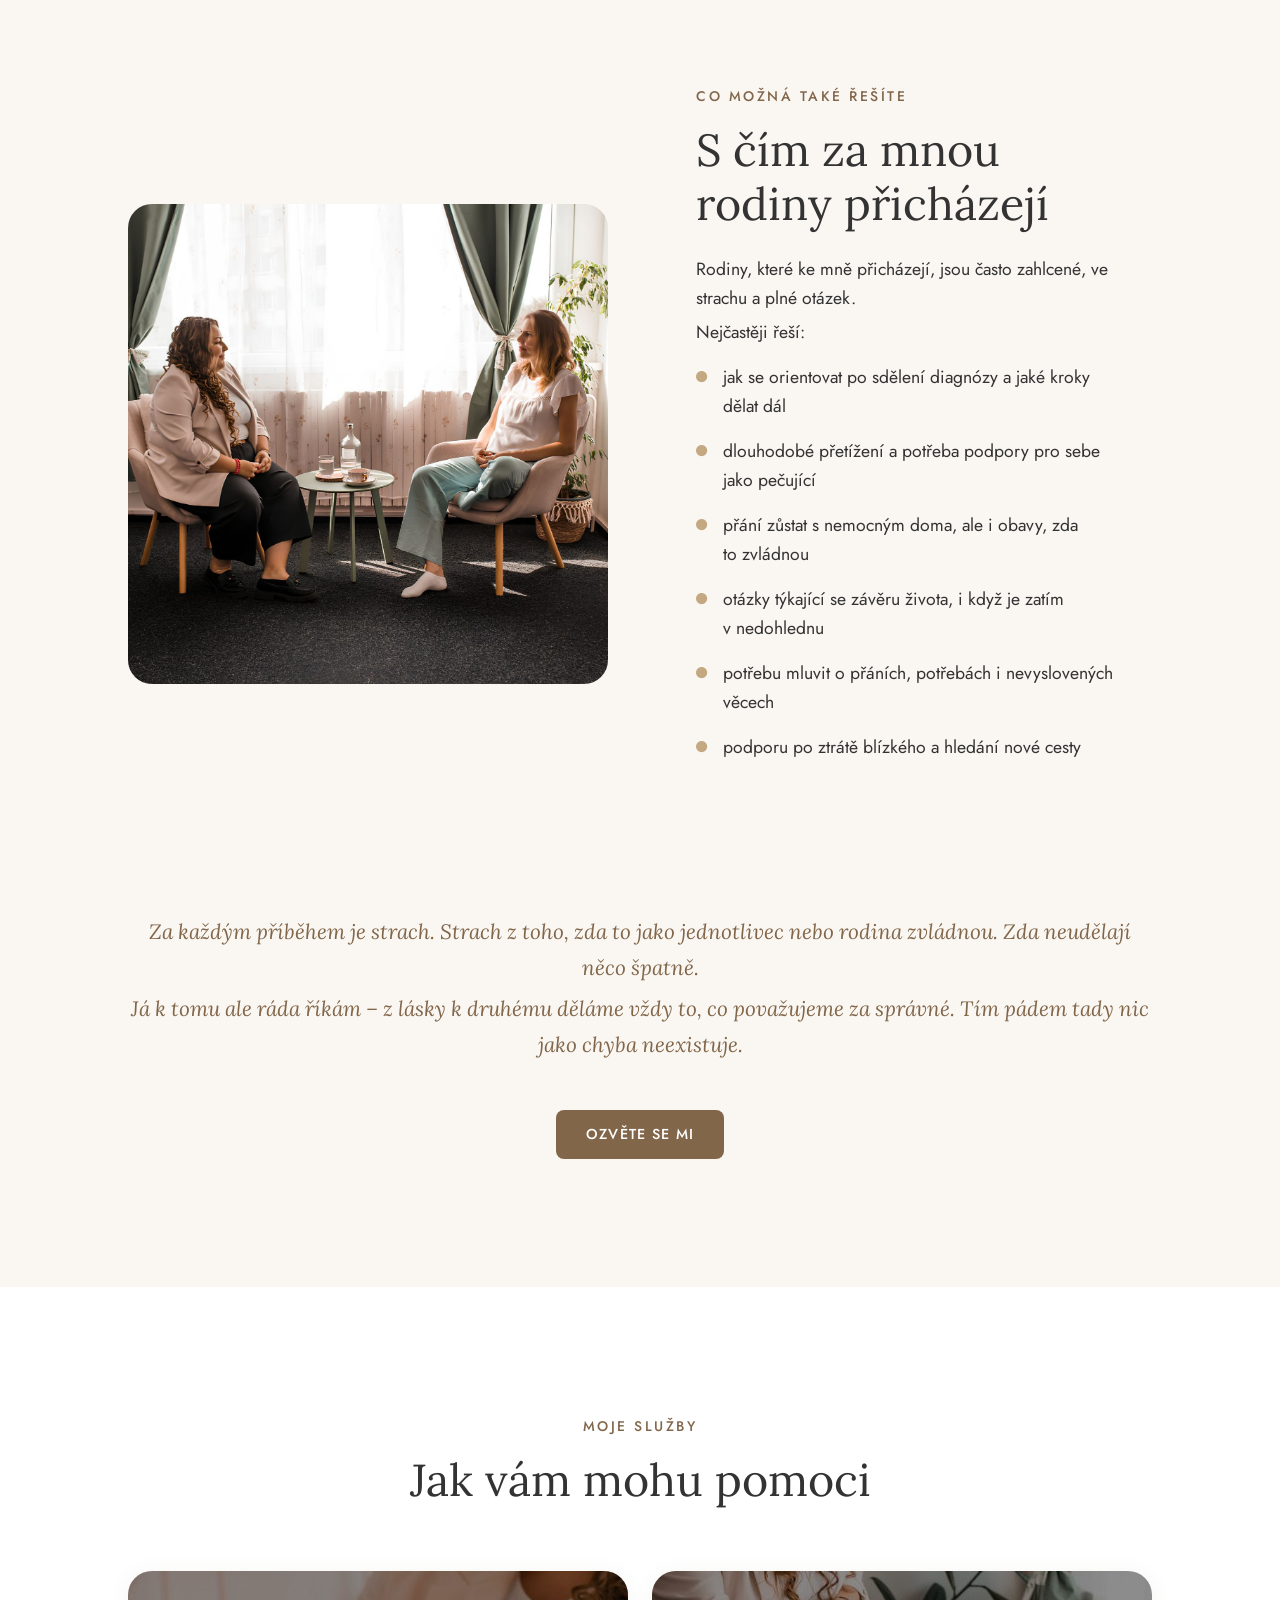
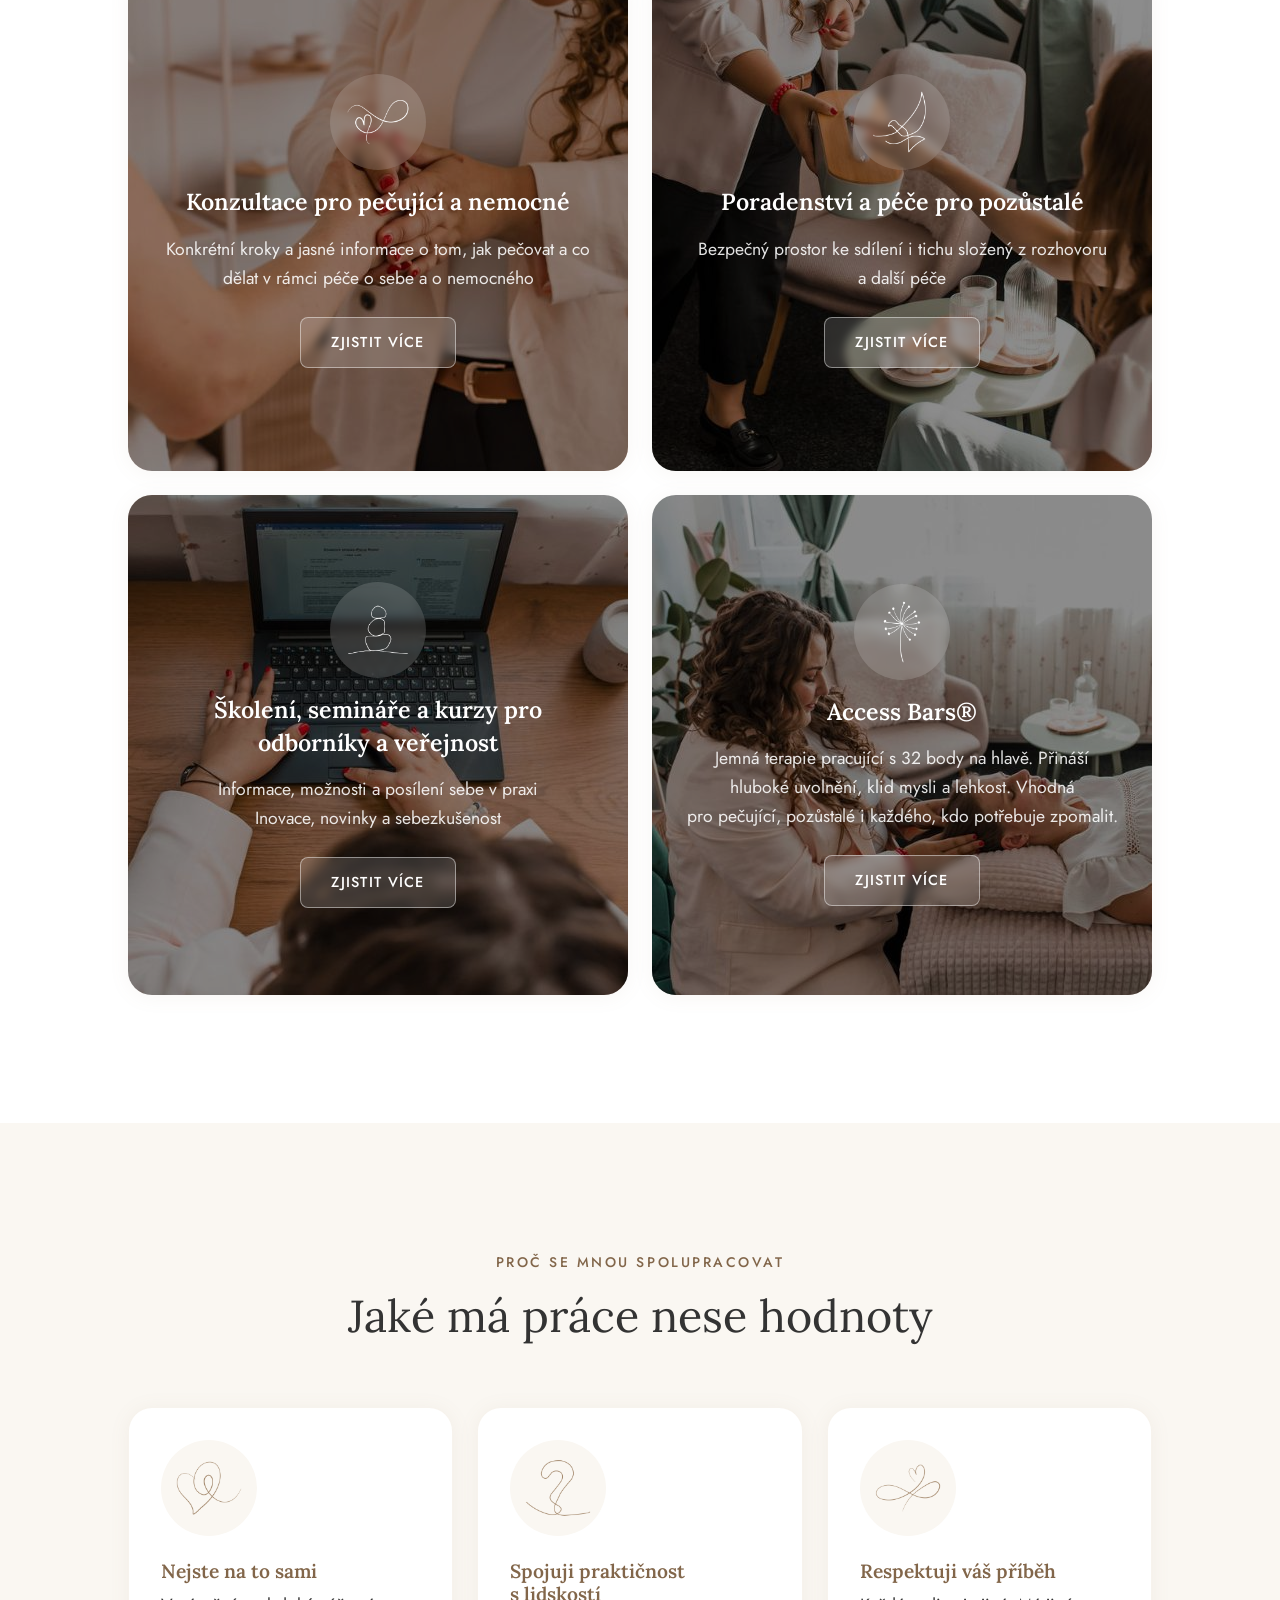
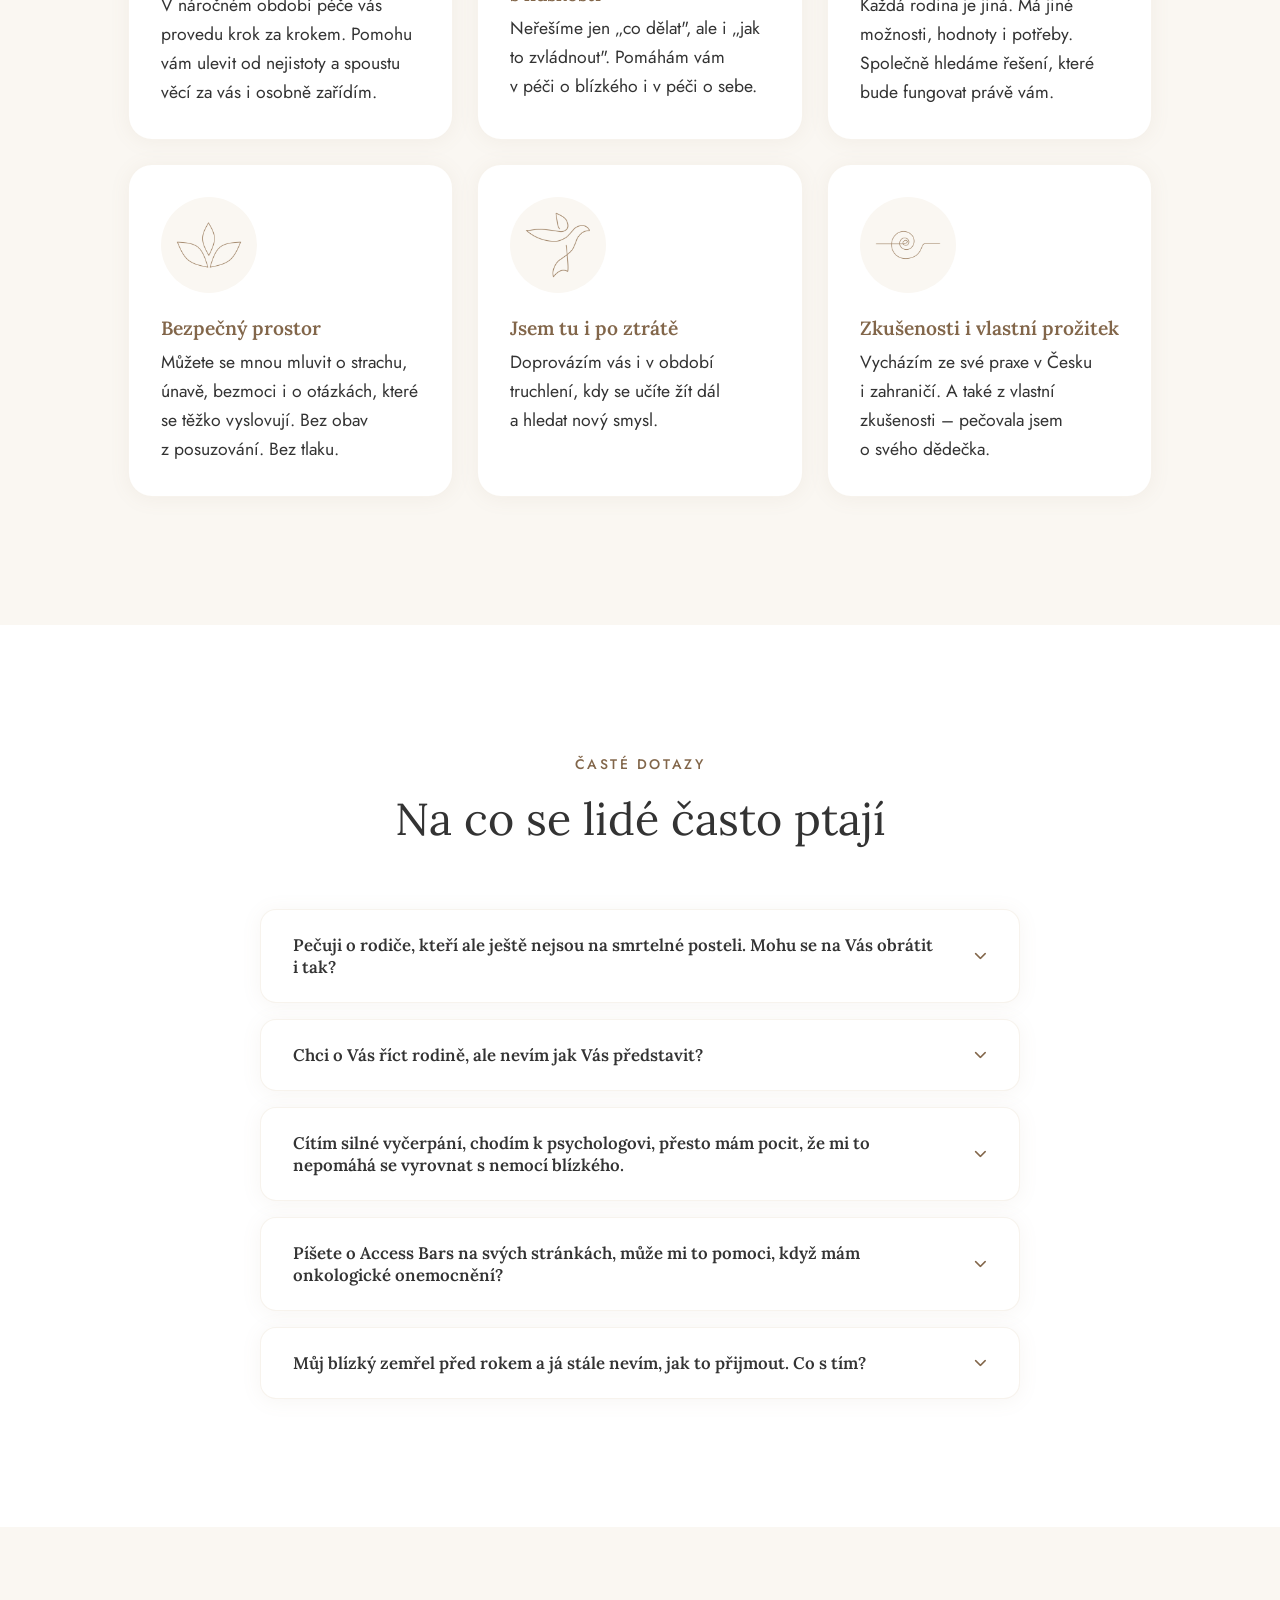
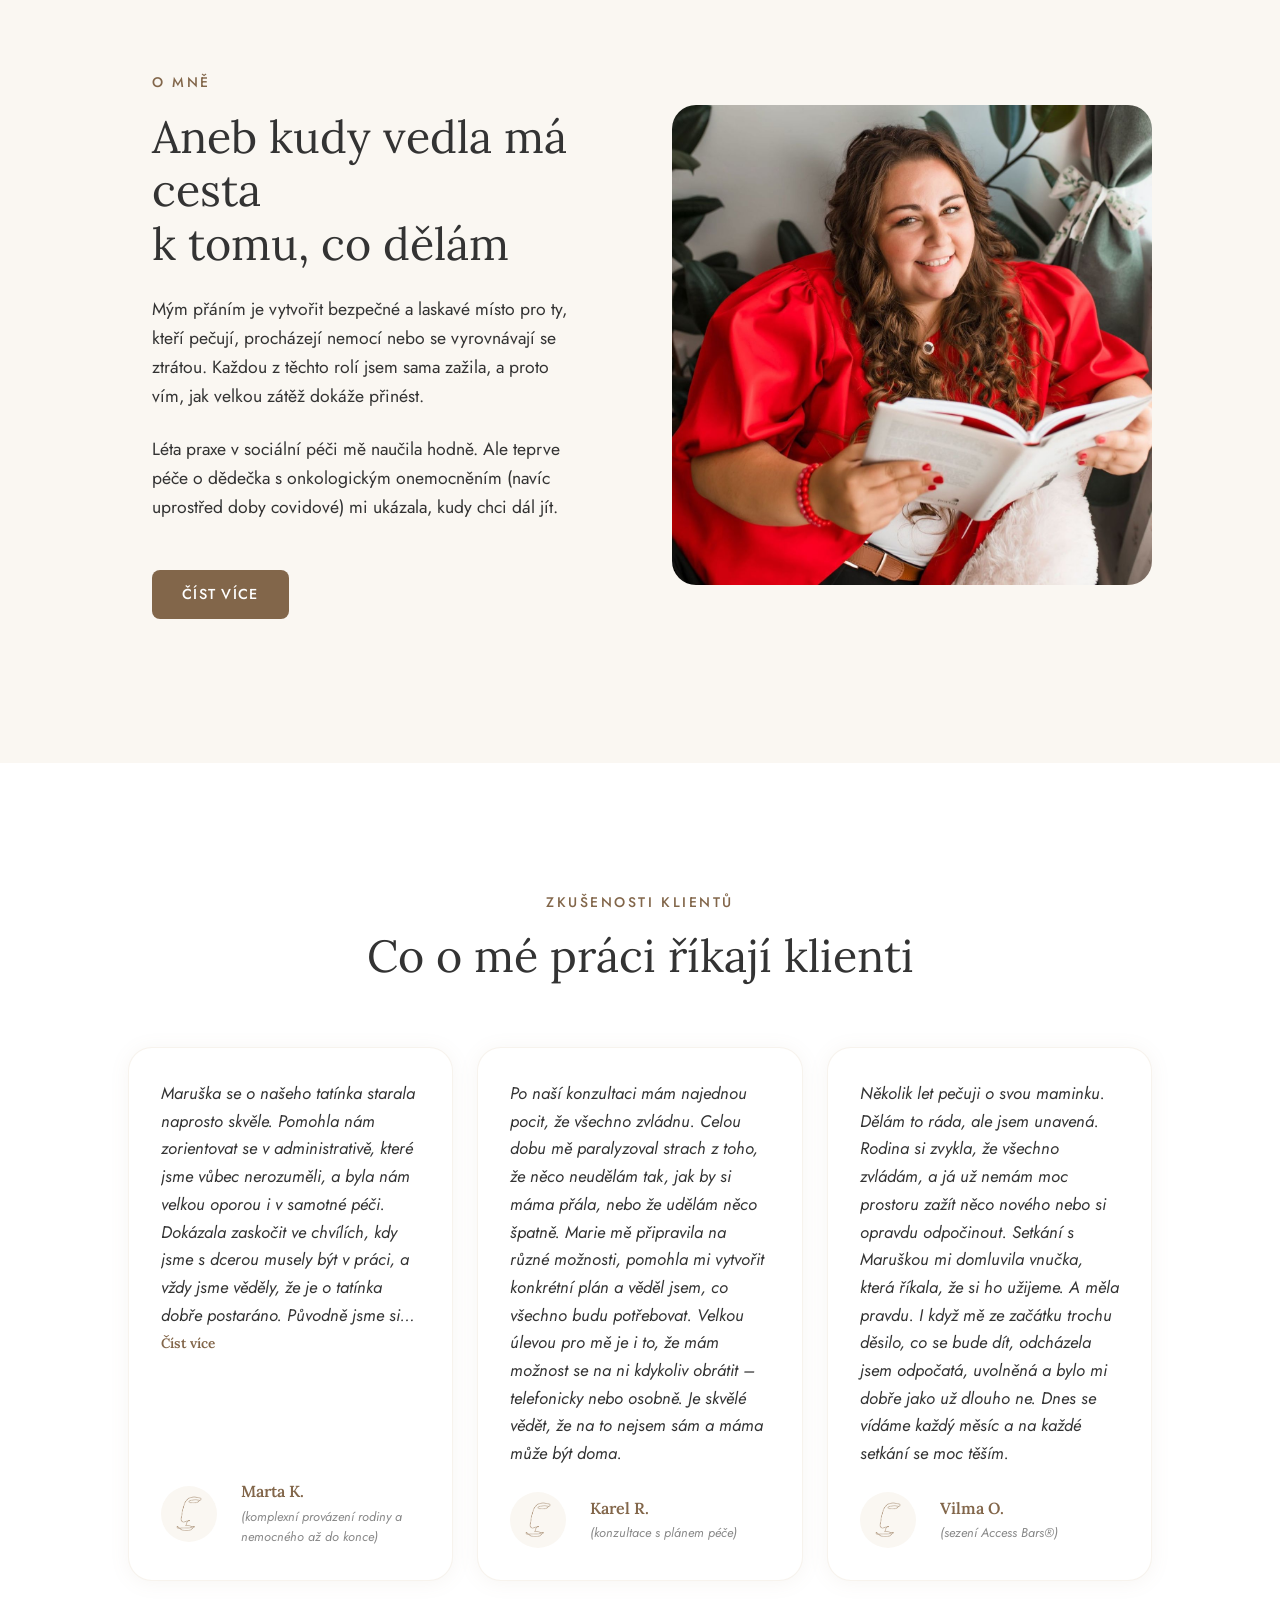
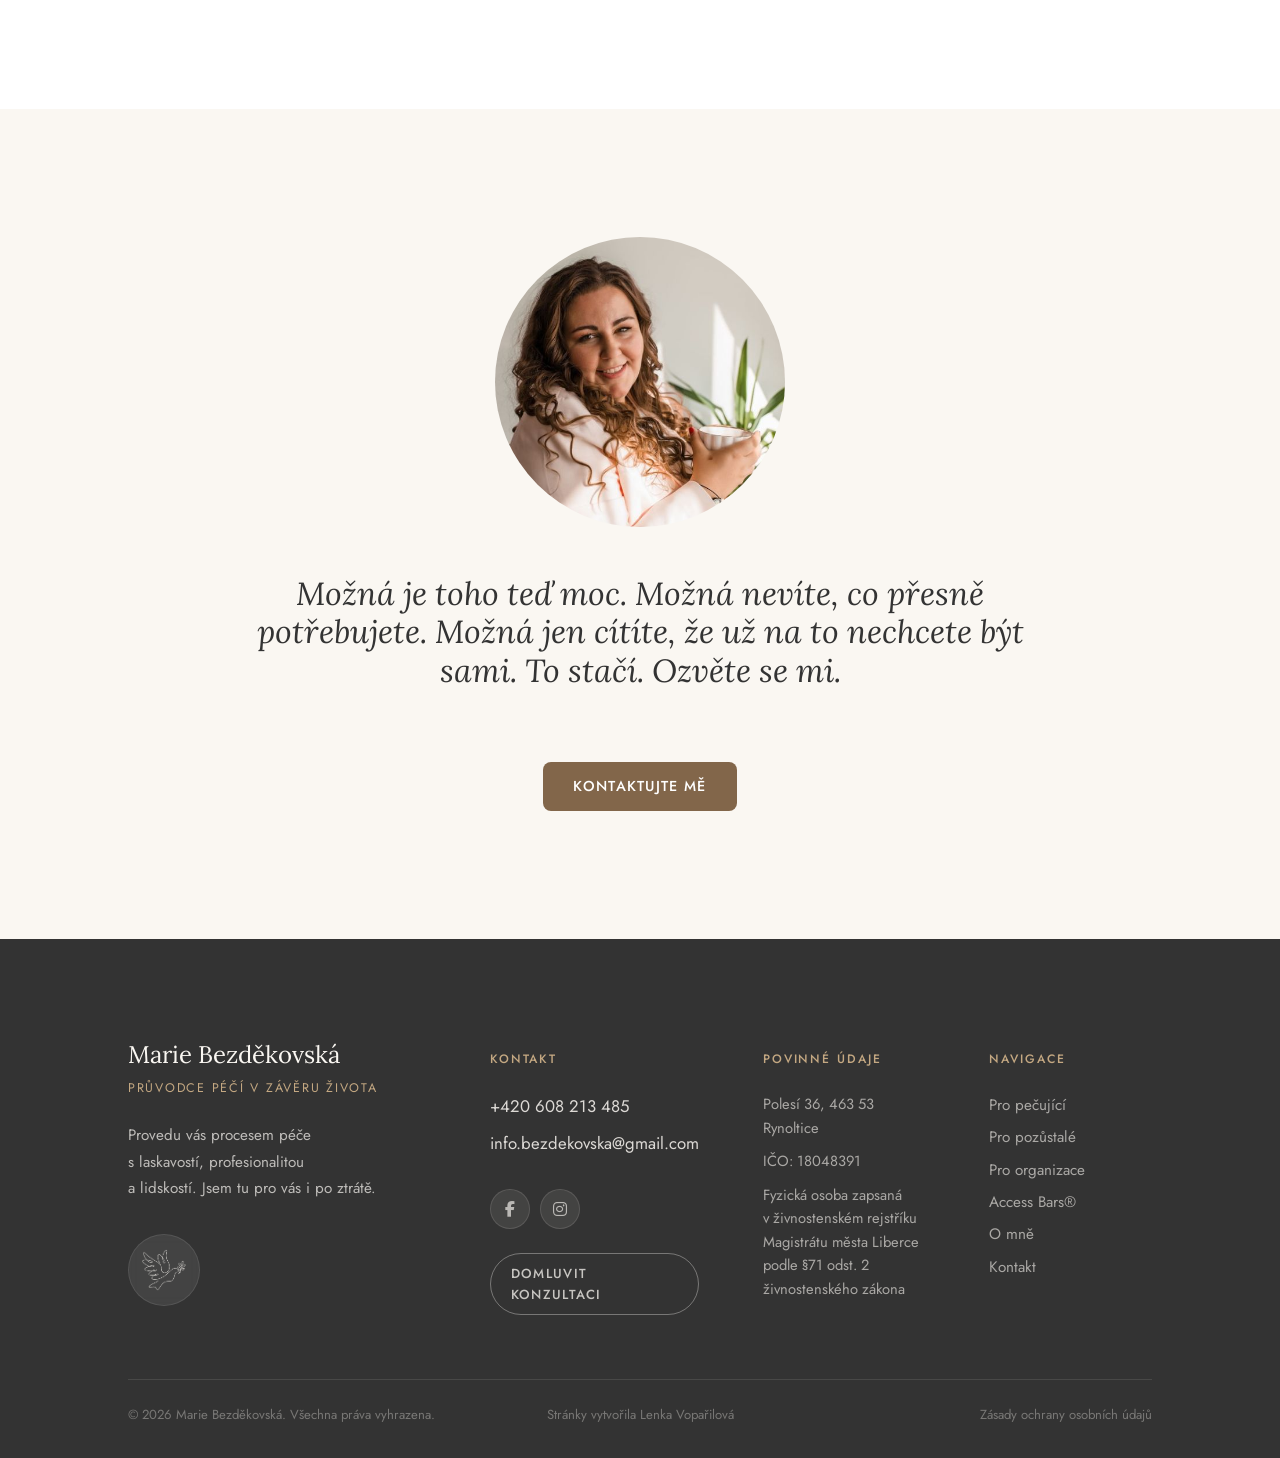
==== commit a3da5689: "Doladeni mobilnich zobrazeni + oprava OG rozmeru fotek Mobilni opravy: - index.html: hero fotka na m" ====
--- a/index.html
+++ b/index.html
@@ -17,8 +17,8 @@
     <meta property="og:description"
         content="Průvodce péčí v závěru života. Provedu vás od diagnózy celým procesem péče s laskavostí a profesionalitou.">
     <meta property="og:image" content="https://mariebezdekovska.cz/Obrazky/marie_hero.jpg">
-    <meta property="og:image:width" content="500">
-    <meta property="og:image:height" content="500">
+    <meta property="og:image:width" content="1365">
+    <meta property="og:image:height" content="1365">
     <meta property="og:image:type" content="image/jpeg">
     <meta property="og:url" content="https://mariebezdekovska.cz/">
     <meta property="og:type" content="website">
@@ -150,7 +150,7 @@
 
             <div class="hero__img-wrap">
                 <img src="Obrazky/marie_hero.jpg" alt="Marie Bezděkovská – průvodce péčí v závěru života"
-                    class="hero__img" width="756" height="1134" fetchpriority="high">
+                    class="hero__img" width="1365" height="1365" fetchpriority="high">
                 <div class="hero__img-overlay" aria-hidden="true"></div>
             </div>
 
--- a/style.css
+++ b/style.css
@@ -1717,7 +1717,8 @@
 
     .hero__img-wrap {
         order: -1;
-        height: 55vw;
+        height: auto;
+        aspect-ratio: 1 / 1;
         max-height: 480px;
         padding: 0;
     }
@@ -1794,8 +1795,9 @@
 
     .hero__img-wrap {
         order: -1;
-        height: 65vw;
-        max-height: 400px;
+        height: auto;
+        aspect-ratio: 1 / 1;
+        max-height: 500px;
         padding: 0;
     }
 
@@ -1824,6 +1826,10 @@
         aspect-ratio: 4 / 3;
     }
 
+    .split__img-wrap--square {
+        aspect-ratio: 1 / 1;
+    }
+
     /* cards */
     .reasons__grid {
         grid-template-columns: 1fr;
@@ -1875,8 +1881,13 @@
     }
 
     .contact__photo-wrap {
-        width: 160px;
-        height: 160px;
+        width: 290px;
+        height: 290px;
+    }
+
+    .contact__photo-wrap--hero {
+        width: 290px;
+        height: 290px;
     }
 
     .contact__right {
